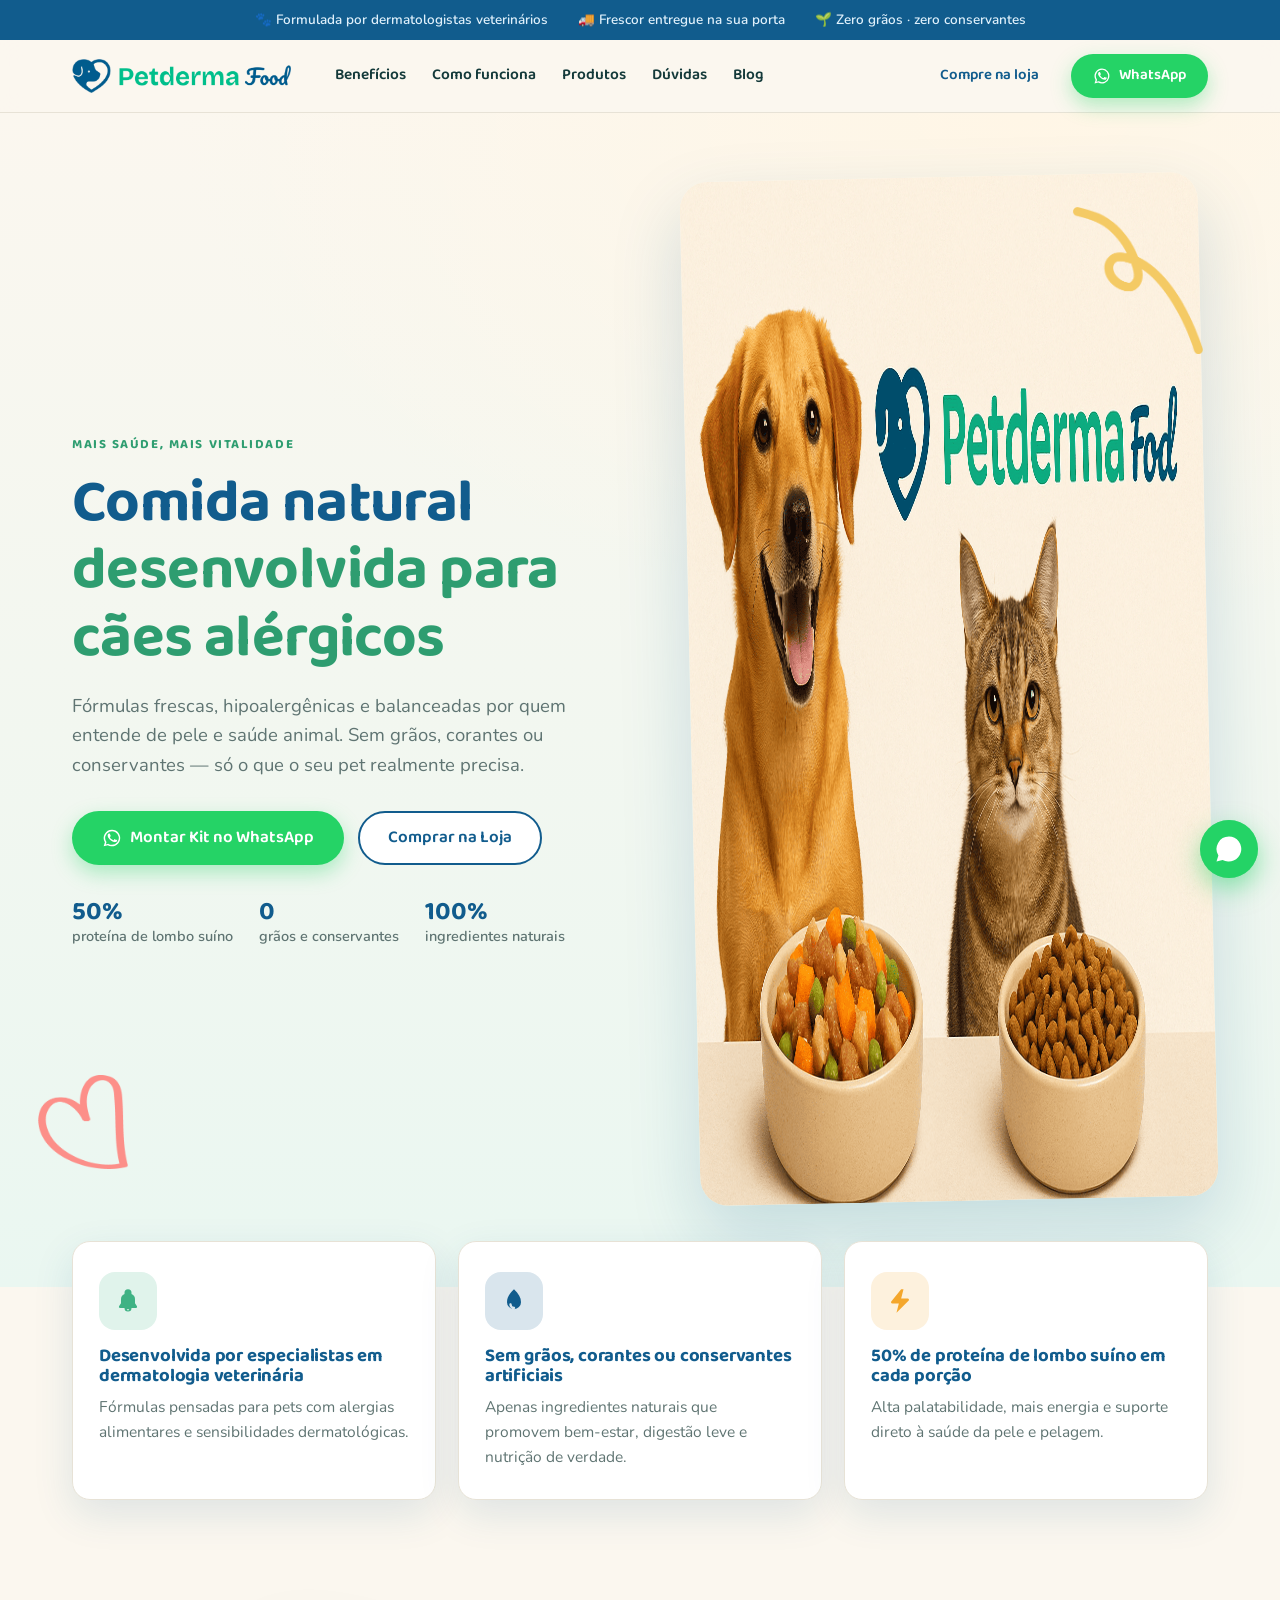
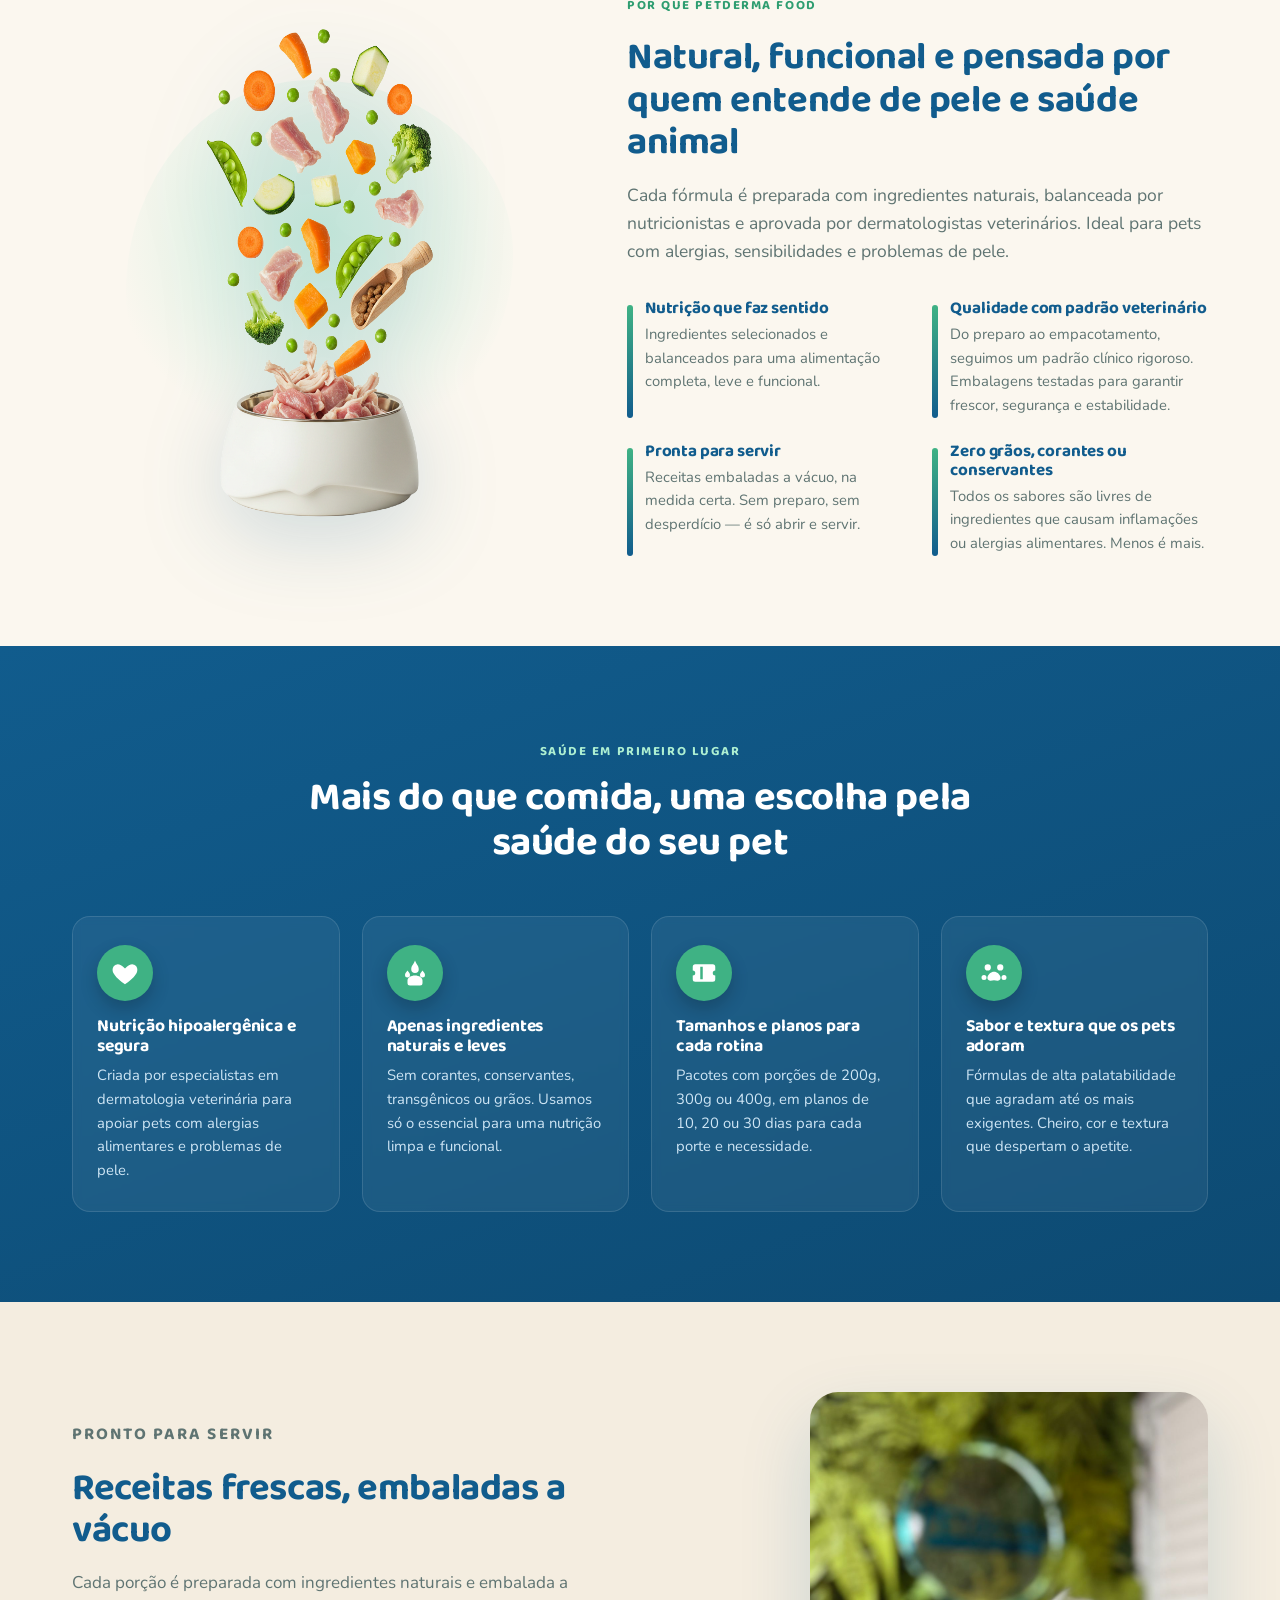
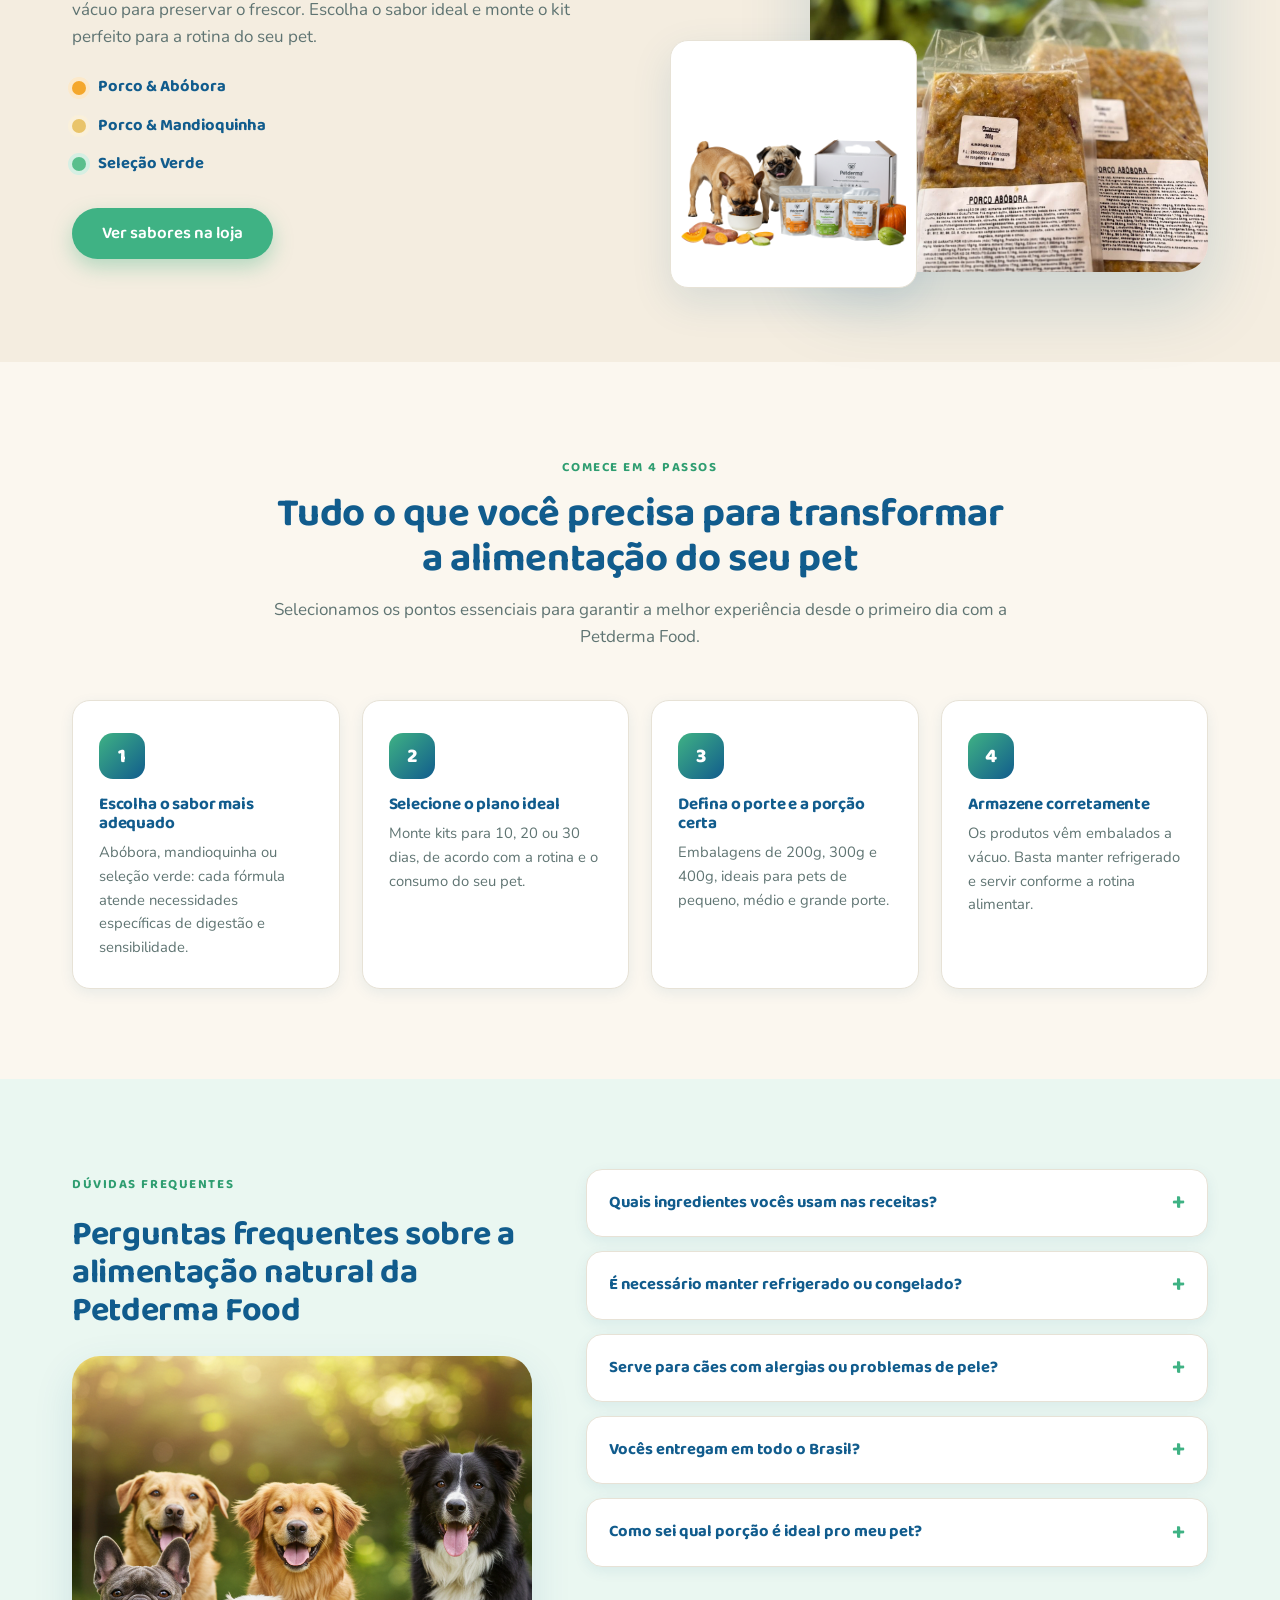
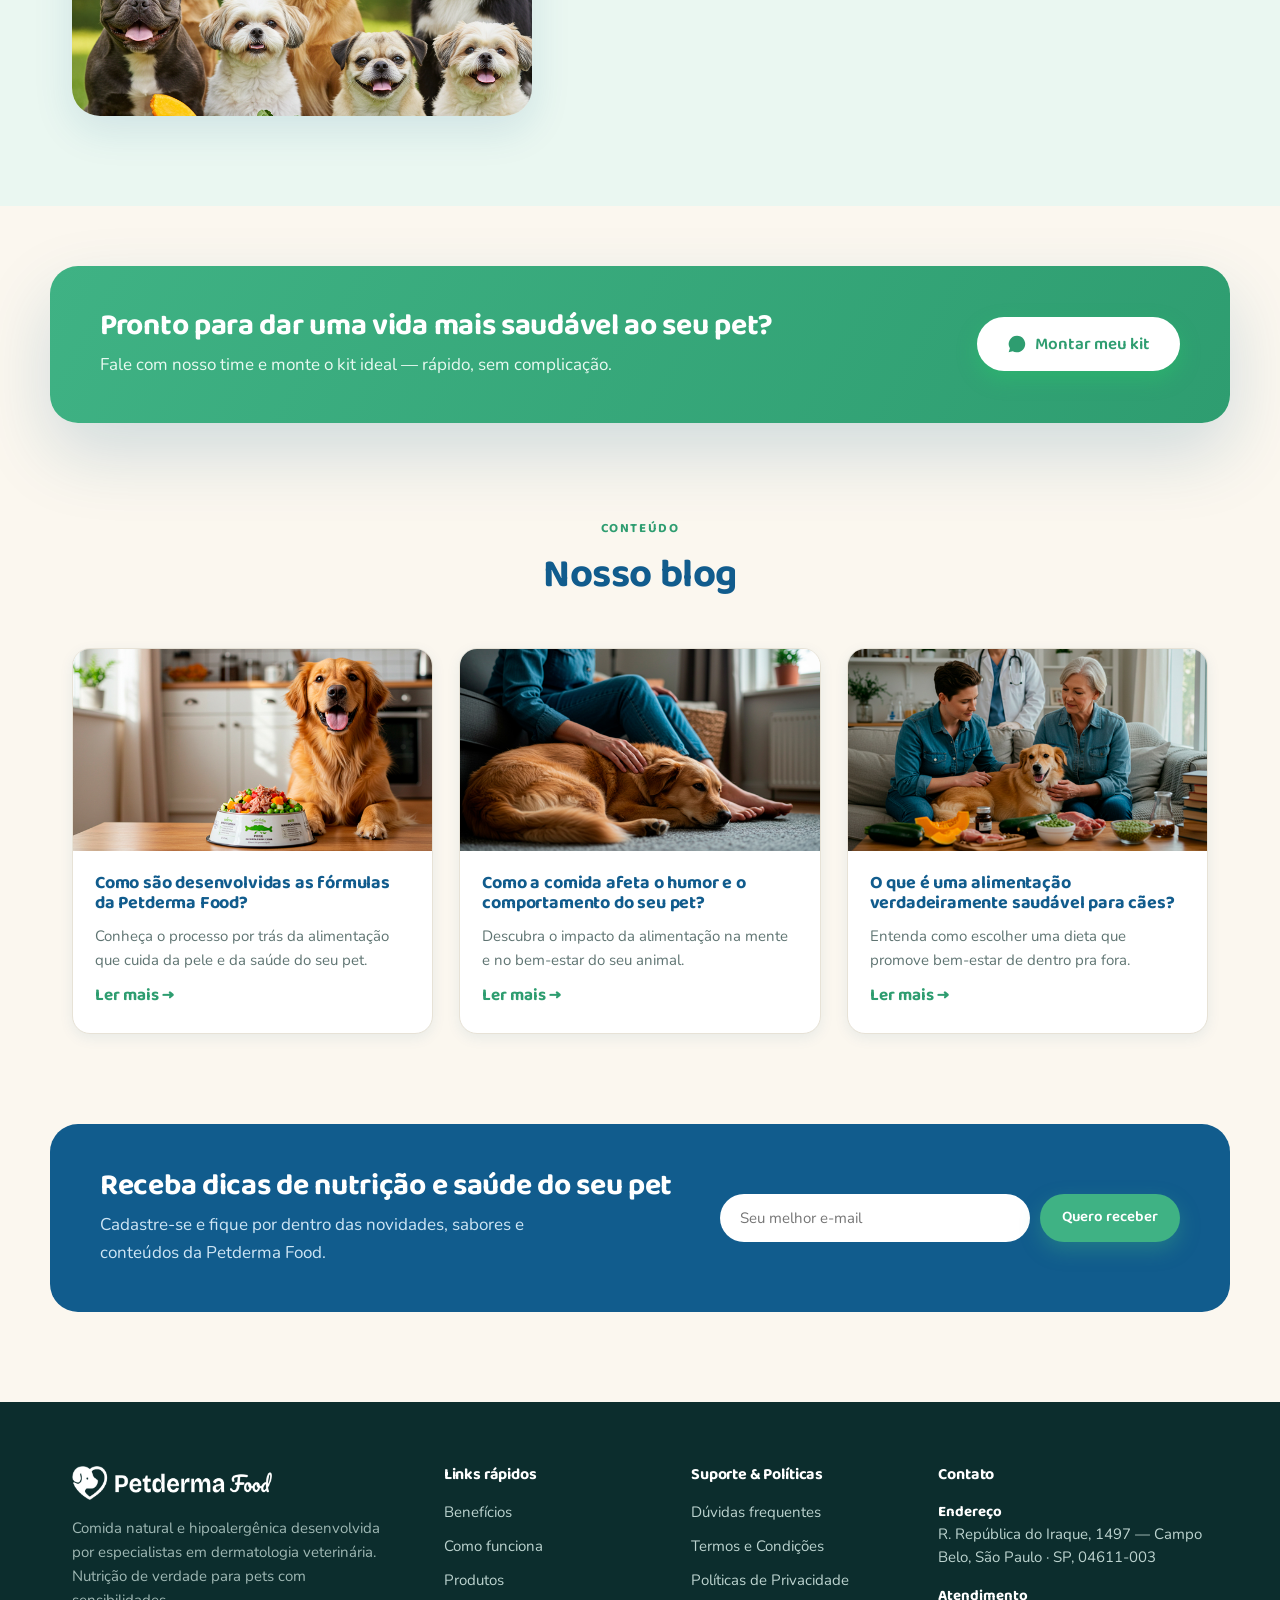
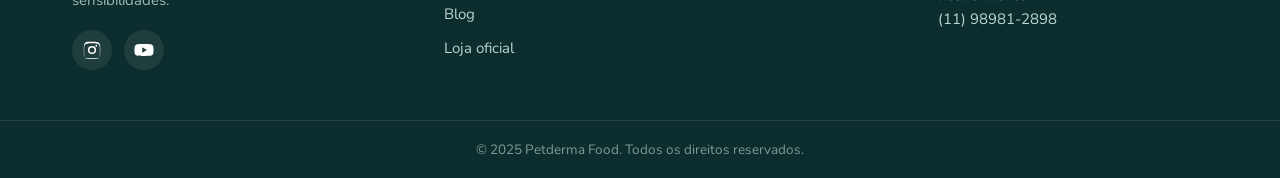
==== index.html @ c2021561 "feat: redesign Petderma Food landing page (static) Reconstrucao do site petdermafood.com.br como sit" ====
<!doctype html>
<html lang="pt-BR">
<head>
<meta charset="UTF-8">
<meta name="viewport" content="width=device-width, initial-scale=1">
<title>Petderma Food — Comida Natural para Cães e Gatos | Hipoalergênica</title>
<meta name="description" content="Comida natural balanceada formulada por veterinários dermatologistas. Hipoalergênica, sem grãos, corantes ou conservantes. Receba fresquinha em casa.">
<link rel="canonical" href="https://petdermafood.com.br/">
<meta name="robots" content="index, follow">

<!-- Open Graph -->
<meta property="og:type" content="website">
<meta property="og:title" content="Ração Natural Premium para Cães e Gatos — Petderma Food">
<meta property="og:description" content="Receitas frescas que cuidam da pele e da pelagem do seu pet. Desenvolvida por especialistas em dermatologia veterinária.">
<meta property="og:image" content="assets/img/hero.png">
<meta property="og:url" content="https://petdermafood.com.br/">
<meta name="twitter:card" content="summary_large_image">

<link rel="icon" type="image/png" href="assets/img/logo-mark.png">
<link rel="preconnect" href="https://fonts.googleapis.com">
<link rel="preconnect" href="https://fonts.gstatic.com" crossorigin>
<link href="https://fonts.googleapis.com/css2?family=Nunito:ital,wght@0,400;0,600;0,700;0,800;0,900;1,700&family=Baloo+2:wght@500;600;700;800&display=swap" rel="stylesheet">
<link rel="stylesheet" href="assets/css/styles.css">
</head>
<body>

<!-- ===== Top bar ===== -->
<div class="topbar">
  <div class="container topbar__inner">
    <span class="topbar__item">🐾 Formulada por dermatologistas veterinários</span>
    <span class="topbar__item">🚚 Frescor entregue na sua porta</span>
    <span class="topbar__item">🌱 Zero grãos · zero conservantes</span>
  </div>
</div>

<!-- ===== Header ===== -->
<header class="header" id="top">
  <div class="container header__inner">
    <a href="#top" class="header__logo" aria-label="Petderma Food — início">
      <img src="assets/img/logo.png" alt="Petderma Food" width="200" height="31">
    </a>

    <nav class="nav" id="nav">
      <a href="#beneficios">Benefícios</a>
      <a href="#como-funciona">Como funciona</a>
      <a href="#produtos">Produtos</a>
      <a href="#faq">Dúvidas</a>
      <a href="#blog">Blog</a>
    </nav>

    <div class="header__actions">
      <a href="https://petdermastore.com.br/" class="btn btn--ghost" target="_blank" rel="noopener">Compre na loja</a>
      <a href="https://api.whatsapp.com/send/?phone=5511989812898&text=Ol%C3%A1%21%20Acessei%20o%20site%20da%20Petderma%20Food%20e%20gostaria%20de%20saber%20como%20funciona%20a%20escolha%20do%20kit%20ideal%20para%20meu%20pet." class="btn btn--whats" target="_blank" rel="noopener">
        <svg viewBox="0 0 24 24" width="18" height="18" aria-hidden="true"><path fill="currentColor" d="M17.5 14.4c-.3-.2-1.7-.9-2-1-.3-.1-.5-.1-.6.2-.2.3-.7.9-.8 1-.2.2-.3.2-.6.1-.3-.2-1.2-.5-2.3-1.4-.9-.8-1.4-1.7-1.6-2-.2-.3 0-.5.1-.6l.4-.5c.1-.2.2-.3.3-.5.1-.2 0-.4 0-.5 0-.2-.6-1.5-.9-2-.2-.5-.4-.5-.6-.5h-.5c-.2 0-.5.1-.7.3-.2.3-.9.9-.9 2.2s1 2.6 1.1 2.8c.1.2 2 3 4.8 4.2.7.3 1.2.5 1.6.6.7.2 1.3.2 1.8.1.5-.1 1.7-.7 1.9-1.4.2-.7.2-1.2.2-1.4 0-.1-.2-.2-.5-.3zM12 2a10 10 0 0 0-8.5 15.2L2 22l4.9-1.3A10 10 0 1 0 12 2zm0 18.2a8.2 8.2 0 0 1-4.2-1.1l-.3-.2-2.9.8.8-2.8-.2-.3A8.2 8.2 0 1 1 12 20.2z"/></svg>
        WhatsApp
      </a>
    </div>

    <button class="nav-toggle" id="navToggle" aria-label="Abrir menu" aria-expanded="false">
      <span></span><span></span><span></span>
    </button>
  </div>
</header>

<!-- ===== Hero ===== -->
<section class="hero">
  <img src="assets/img/doodle-noodle.png" class="hero__doodle hero__doodle--1" alt="" aria-hidden="true">
  <img src="assets/img/doodle-heart.png" class="hero__doodle hero__doodle--2" alt="" aria-hidden="true">
  <div class="container hero__inner">
    <div class="hero__copy">
      <p class="eyebrow">Mais saúde, mais vitalidade</p>
      <h1 class="hero__title">Comida natural <span>desenvolvida para cães alérgicos</span></h1>
      <p class="hero__lead">Fórmulas frescas, hipoalergênicas e balanceadas por quem entende de pele e saúde animal. Sem grãos, corantes ou conservantes — só o que o seu pet realmente precisa.</p>
      <div class="hero__cta">
        <a href="https://api.whatsapp.com/send/?phone=5511989812898&text=Ol%C3%A1%21%20Acessei%20o%20site%20da%20Petderma%20Food%20e%20gostaria%20de%20montar%20o%20kit%20ideal%20para%20meu%20pet." class="btn btn--whats btn--lg" target="_blank" rel="noopener">
          <svg viewBox="0 0 24 24" width="20" height="20" aria-hidden="true"><path fill="currentColor" d="M17.5 14.4c-.3-.2-1.7-.9-2-1-.3-.1-.5-.1-.6.2-.2.3-.7.9-.8 1-.2.2-.3.2-.6.1-.3-.2-1.2-.5-2.3-1.4-.9-.8-1.4-1.7-1.6-2-.2-.3 0-.5.1-.6l.4-.5c.1-.2.2-.3.3-.5.1-.2 0-.4 0-.5 0-.2-.6-1.5-.9-2-.2-.5-.4-.5-.6-.5h-.5c-.2 0-.5.1-.7.3-.2.3-.9.9-.9 2.2s1 2.6 1.1 2.8c.1.2 2 3 4.8 4.2.7.3 1.2.5 1.6.6.7.2 1.3.2 1.8.1.5-.1 1.7-.7 1.9-1.4.2-.7.2-1.2.2-1.4 0-.1-.2-.2-.5-.3zM12 2a10 10 0 0 0-8.5 15.2L2 22l4.9-1.3A10 10 0 1 0 12 2zm0 18.2a8.2 8.2 0 0 1-4.2-1.1l-.3-.2-2.9.8.8-2.8-.2-.3A8.2 8.2 0 1 1 12 20.2z"/></svg>
          Montar Kit no WhatsApp
        </a>
        <a href="https://petdermastore.com.br/" class="btn btn--outline btn--lg" target="_blank" rel="noopener">Comprar na Loja</a>
      </div>
      <ul class="hero__trust">
        <li><strong>50%</strong> proteína de lombo suíno</li>
        <li><strong>0</strong> grãos e conservantes</li>
        <li><strong>100%</strong> ingredientes naturais</li>
      </ul>
    </div>
    <div class="hero__media">
      <img src="assets/img/hero.png" alt="Cão e gato felizes com tigelas de comida natural Petderma Food" width="1536" height="1024">
    </div>
  </div>
</section>

<!-- ===== Highlights ===== -->
<section class="highlights">
  <div class="container highlights__grid">
    <article class="highlight">
      <div class="highlight__icon" style="--c:var(--green)">
        <svg viewBox="0 0 24 24" width="28" height="28"><path fill="currentColor" d="M12 2a3 3 0 0 0-3 3v1.1A5 5 0 0 0 6 11v3l-1.7 2.6A1 1 0 0 0 5.2 18H9a3 3 0 0 0 6 0h3.8a1 1 0 0 0 .9-1.4L18 14v-3a5 5 0 0 0-3-4.9V5a3 3 0 0 0-3-3zm0 18a1 1 0 0 1-1-1h2a1 1 0 0 1-1 1z"/></svg>
      </div>
      <h3>Desenvolvida por especialistas em dermatologia veterinária</h3>
      <p>Fórmulas pensadas para pets com alergias alimentares e sensibilidades dermatológicas.</p>
    </article>
    <article class="highlight">
      <div class="highlight__icon" style="--c:var(--blue)">
        <svg viewBox="0 0 24 24" width="28" height="28"><path fill="currentColor" d="M12 2C8 6 6 9 6 13a6 6 0 0 0 12 0c0-4-2-7-6-11zm0 17a4 4 0 0 1-4-4c0-.6.4-1 1-1s1 .4 1 1a2 2 0 0 0 2 2c.6 0 1 .4 1 1s-.4 1-1 1z"/></svg>
      </div>
      <h3>Sem grãos, corantes ou conservantes artificiais</h3>
      <p>Apenas ingredientes naturais que promovem bem-estar, digestão leve e nutrição de verdade.</p>
    </article>
    <article class="highlight">
      <div class="highlight__icon" style="--c:var(--orange)">
        <svg viewBox="0 0 24 24" width="28" height="28"><path fill="currentColor" d="M13 2 4.5 12.5a1 1 0 0 0 .8 1.6H11l-2 7.9L19.5 11.5a1 1 0 0 0-.8-1.6H13l2-7.9z"/></svg>
      </div>
      <h3>50% de proteína de lombo suíno em cada porção</h3>
      <p>Alta palatabilidade, mais energia e suporte direto à saúde da pele e pelagem.</p>
    </article>
  </div>
</section>

<!-- ===== Sobre / Funcional ===== -->
<section class="about" id="beneficios">
  <div class="container about__inner">
    <div class="about__media">
      <span class="blob"></span>
      <img src="assets/img/bowl-fresh.png" alt="Tigela com ingredientes frescos: legumes, proteína e vegetais" width="540" height="540">
    </div>
    <div class="about__copy">
      <p class="eyebrow">Por que Petderma Food</p>
      <h2>Natural, funcional e pensada por quem entende de pele e saúde animal</h2>
      <p class="about__lead">Cada fórmula é preparada com ingredientes naturais, balanceada por nutricionistas e aprovada por dermatologistas veterinários. Ideal para pets com alergias, sensibilidades e problemas de pele.</p>
      <div class="feature-list">
        <div class="feature">
          <h3>Nutrição que faz sentido</h3>
          <p>Ingredientes selecionados e balanceados para uma alimentação completa, leve e funcional.</p>
        </div>
        <div class="feature">
          <h3>Qualidade com padrão veterinário</h3>
          <p>Do preparo ao empacotamento, seguimos um padrão clínico rigoroso. Embalagens testadas para garantir frescor, segurança e estabilidade.</p>
        </div>
        <div class="feature">
          <h3>Pronta para servir</h3>
          <p>Receitas embaladas a vácuo, na medida certa. Sem preparo, sem desperdício — é só abrir e servir.</p>
        </div>
        <div class="feature">
          <h3>Zero grãos, corantes ou conservantes</h3>
          <p>Todos os sabores são livres de ingredientes que causam inflamações ou alergias alimentares. Menos é mais.</p>
        </div>
      </div>
    </div>
  </div>
</section>

<!-- ===== Mais do que comida ===== -->
<section class="value">
  <div class="container">
    <div class="section-head">
      <p class="eyebrow eyebrow--light">Saúde em primeiro lugar</p>
      <h2>Mais do que comida, uma escolha pela saúde do seu pet</h2>
    </div>
    <div class="value__grid">
      <article class="value-card">
        <div class="value-card__icon">
          <svg viewBox="0 0 24 24" width="30" height="30"><path fill="currentColor" d="M12 21s-7-4.5-9.3-9C1.2 8.7 2.6 5.5 5.7 5.1 7.6 4.9 9.3 6 12 8.4 14.7 6 16.4 4.9 18.3 5.1c3.1.4 4.5 3.6 3 6.9C19 16.5 12 21 12 21z"/></svg>
        </div>
        <h3>Nutrição hipoalergênica e segura</h3>
        <p>Criada por especialistas em dermatologia veterinária para apoiar pets com alergias alimentares e problemas de pele.</p>
      </article>
      <article class="value-card">
        <div class="value-card__icon">
          <svg viewBox="0 0 24 24" width="30" height="30"><path fill="currentColor" d="M12 2c1 3 3 4 3 7a3 3 0 0 1-6 0c0-3 2-4 3-7zm-6 8c1 1.5 2 2 2 3.5A2 2 0 0 1 4 13.5C4 12 5 11.5 6 10zm12 0c1 1.5 2 2 2 3.5a2 2 0 0 1-4 0c0-1.5 1-2 2-3.5zM12 14c3.3 0 6 1.8 6 4v2a2 2 0 0 1-2 2H8a2 2 0 0 1-2-2v-2c0-2.2 2.7-4 6-4z"/></svg>
        </div>
        <h3>Apenas ingredientes naturais e leves</h3>
        <p>Sem corantes, conservantes, transgênicos ou grãos. Usamos só o essencial para uma nutrição limpa e funcional.</p>
      </article>
      <article class="value-card">
        <div class="value-card__icon">
          <svg viewBox="0 0 24 24" width="30" height="30"><path fill="currentColor" d="M3 7a2 2 0 0 1 2-2h14a2 2 0 0 1 2 2v3a2 2 0 0 0 0 4v3a2 2 0 0 1-2 2H5a2 2 0 0 1-2-2v-3a2 2 0 0 0 0-4V7zm6 0v10h2V7H9z"/></svg>
        </div>
        <h3>Tamanhos e planos para cada rotina</h3>
        <p>Pacotes com porções de 200g, 300g ou 400g, em planos de 10, 20 ou 30 dias para cada porte e necessidade.</p>
      </article>
      <article class="value-card">
        <div class="value-card__icon">
          <svg viewBox="0 0 24 24" width="30" height="30"><path fill="currentColor" d="M7 5a2.5 2.5 0 1 1 0 5 2.5 2.5 0 0 1 0-5zm10 0a2.5 2.5 0 1 1 0 5 2.5 2.5 0 0 1 0-5zM4 13.5a2 2 0 1 1 0 4 2 2 0 0 1 0-4zm16 0a2 2 0 1 1 0 4 2 2 0 0 1 0-4zM12 11c2.5 0 4.5 2 5.2 4.2.5 1.6-.8 3.1-2.4 2.9-.9-.1-1.8-.3-2.8-.3s-1.9.2-2.8.3c-1.6.2-2.9-1.3-2.4-2.9C7.5 13 9.5 11 12 11z"/></svg>
        </div>
        <h3>Sabor e textura que os pets adoram</h3>
        <p>Fórmulas de alta palatabilidade que agradam até os mais exigentes. Cheiro, cor e textura que despertam o apetite.</p>
      </article>
    </div>
  </div>
</section>

<!-- ===== Produtos / showcase ===== -->
<section class="products" id="produtos">
  <div class="container products__inner">
    <div class="products__copy">
      <p class="eyebrow">Pronto para servir</p>
      <h2>Receitas frescas, embaladas a vácuo</h2>
      <p>Cada porção é preparada com ingredientes naturais e embalada a vácuo para preservar o frescor. Escolha o sabor ideal e monte o kit perfeito para a rotina do seu pet.</p>
      <ul class="flavors">
        <li><span class="dot" style="--c:#f4a72c"></span> Porco &amp; Abóbora</li>
        <li><span class="dot" style="--c:#e9c46a"></span> Porco &amp; Mandioquinha</li>
        <li><span class="dot" style="--c:#5abf8d"></span> Seleção Verde</li>
      </ul>
      <a href="https://petdermastore.com.br/" class="btn btn--primary btn--lg" target="_blank" rel="noopener">Ver sabores na loja</a>
    </div>
    <div class="products__media">
      <img class="products__img products__img--main" src="assets/img/product-packs.jpg" alt="Pacotes de comida natural Petderma Food embalados a vácuo" width="1200" height="1600">
      <img class="products__img products__img--float" src="assets/img/kit-box.png" alt="Kit Petderma Food com sachês e caixa" width="1024" height="1024">
    </div>
  </div>
</section>

<!-- ===== Como começar ===== -->
<section class="steps" id="como-funciona">
  <div class="container">
    <div class="section-head">
      <p class="eyebrow">Comece em 4 passos</p>
      <h2>Tudo o que você precisa para transformar a alimentação do seu pet</h2>
      <p class="section-head__lead">Selecionamos os pontos essenciais para garantir a melhor experiência desde o primeiro dia com a Petderma Food.</p>
    </div>
    <div class="steps__grid">
      <article class="step">
        <span class="step__num">1</span>
        <h3>Escolha o sabor mais adequado</h3>
        <p>Abóbora, mandioquinha ou seleção verde: cada fórmula atende necessidades específicas de digestão e sensibilidade.</p>
      </article>
      <article class="step">
        <span class="step__num">2</span>
        <h3>Selecione o plano ideal</h3>
        <p>Monte kits para 10, 20 ou 30 dias, de acordo com a rotina e o consumo do seu pet.</p>
      </article>
      <article class="step">
        <span class="step__num">3</span>
        <h3>Defina o porte e a porção certa</h3>
        <p>Embalagens de 200g, 300g e 400g, ideais para pets de pequeno, médio e grande porte.</p>
      </article>
      <article class="step">
        <span class="step__num">4</span>
        <h3>Armazene corretamente</h3>
        <p>Os produtos vêm embalados a vácuo. Basta manter refrigerado e servir conforme a rotina alimentar.</p>
      </article>
    </div>
  </div>
</section>

<!-- ===== FAQ ===== -->
<section class="faq" id="faq">
  <div class="container faq__inner">
    <div class="faq__head">
      <p class="eyebrow">Dúvidas frequentes</p>
      <h2>Perguntas frequentes sobre a alimentação natural da Petderma Food</h2>
      <img src="assets/img/dogs-veggies.png" alt="Vários cães ao redor de legumes frescos" class="faq__img" width="896" height="1280">
    </div>
    <div class="faq__list">
      <details class="acc">
        <summary>Quais ingredientes vocês usam nas receitas?</summary>
        <div class="acc__body"><p>Usamos apenas ingredientes 100% naturais como abóbora, mandioquinha, chuchu, ervilha, proteína de lombo suíno e banha suína. Sem grãos, corantes ou conservantes.</p></div>
      </details>
      <details class="acc">
        <summary>É necessário manter refrigerado ou congelado?</summary>
        <div class="acc__body"><p>Sim! Por ser um alimento fresco e embalado a vácuo, o ideal é manter congelado. Após aberto, deve ser consumido em até 48h.</p></div>
      </details>
      <details class="acc">
        <summary>Serve para cães com alergias ou problemas de pele?</summary>
        <div class="acc__body"><p>Sim! Nossas fórmulas foram desenvolvidas por especialistas em dermatologia veterinária com foco em pets com sensibilidades alimentares e dermatites.</p></div>
      </details>
      <details class="acc">
        <summary>Vocês entregam em todo o Brasil?</summary>
        <div class="acc__body"><p>Atualmente realizamos entregas em regiões específicas. Fale com nosso time no WhatsApp para verificar a disponibilidade na sua área.</p></div>
      </details>
      <details class="acc">
        <summary>Como sei qual porção é ideal pro meu pet?</summary>
        <div class="acc__body">
          <p>A quantidade diária recomendada varia de acordo com o peso do seu cão. Veja a sugestão de consumo:</p>
          <table class="portion">
            <thead><tr><th>Peso do pet</th><th>Quantidade diária recomendada</th></tr></thead>
            <tbody>
              <tr><td>até 4 kg</td><td>200 g</td></tr>
              <tr><td>de 4 a 7 kg</td><td>300 g</td></tr>
              <tr><td>de 7 a 9 kg</td><td>350 g</td></tr>
              <tr><td>de 9 a 13 kg</td><td>400 g</td></tr>
              <tr><td>de 13 a 16 kg</td><td>500 g</td></tr>
              <tr><td>de 16 a 20 kg</td><td>600 g</td></tr>
            </tbody>
          </table>
          <p class="portion__note">📌 Importante: caso o seu pet pese mais de 20 kg, entre em contato pelo WhatsApp para uma recomendação personalizada.</p>
        </div>
      </details>
    </div>
  </div>
</section>

<!-- ===== CTA band ===== -->
<section class="cta-band">
  <div class="container cta-band__inner">
    <div>
      <h2>Pronto para dar uma vida mais saudável ao seu pet?</h2>
      <p>Fale com nosso time e monte o kit ideal — rápido, sem complicação.</p>
    </div>
    <a href="https://api.whatsapp.com/send/?phone=5511989812898&text=Ol%C3%A1%21%20Quero%20montar%20o%20kit%20ideal%20da%20Petderma%20Food%20para%20meu%20pet." class="btn btn--whats btn--lg" target="_blank" rel="noopener">
      <svg viewBox="0 0 24 24" width="20" height="20" aria-hidden="true"><path fill="currentColor" d="M17.5 14.4c-.3-.2-1.7-.9-2-1-.3-.1-.5-.1-.6.2-.2.3-.7.9-.8 1-.2.2-.3.2-.6.1-.3-.2-1.2-.5-2.3-1.4-.9-.8-1.4-1.7-1.6-2-.2-.3 0-.5.1-.6l.4-.5c.1-.2.2-.3.3-.5.1-.2 0-.4 0-.5 0-.2-.6-1.5-.9-2-.2-.5-.4-.5-.6-.5h-.5c-.2 0-.5.1-.7.3-.2.3-.9.9-.9 2.2s1 2.6 1.1 2.8c.1.2 2 3 4.8 4.2.7.3 1.2.5 1.6.6.7.2 1.3.2 1.8.1.5-.1 1.7-.7 1.9-1.4.2-.7.2-1.2.2-1.4 0-.1-.2-.2-.5-.3zM12 2a10 10 0 0 0-8.5 15.2L2 22l4.9-1.3A10 10 0 1 0 12 2z"/></svg>
      Montar meu kit
    </a>
  </div>
</section>

<!-- ===== Blog ===== -->
<section class="blog" id="blog">
  <div class="container">
    <div class="section-head">
      <p class="eyebrow">Conteúdo</p>
      <h2>Nosso blog</h2>
    </div>
    <div class="blog__grid">
      <article class="post">
        <a href="#" class="post__media"><img src="assets/img/blog-1.jpg" alt="Cão feliz ao lado de tigela com comida natural" width="650" height="355"></a>
        <div class="post__body">
          <h3>Como são desenvolvidas as fórmulas da Petderma Food?</h3>
          <p>Conheça o processo por trás da alimentação que cuida da pele e da saúde do seu pet.</p>
          <a href="#" class="post__link">Ler mais →</a>
        </div>
      </article>
      <article class="post">
        <a href="#" class="post__media"><img src="assets/img/blog-2.jpg" alt="Cão saudável e ativo" width="600" height="327"></a>
        <div class="post__body">
          <h3>Como a comida afeta o humor e o comportamento do seu pet?</h3>
          <p>Descubra o impacto da alimentação na mente e no bem-estar do seu animal.</p>
          <a href="#" class="post__link">Ler mais →</a>
        </div>
      </article>
      <article class="post">
        <a href="#" class="post__media"><img src="assets/img/blog-3.jpg" alt="Pet recebendo alimentação saudável" width="580" height="316"></a>
        <div class="post__body">
          <h3>O que é uma alimentação verdadeiramente saudável para cães?</h3>
          <p>Entenda como escolher uma dieta que promove bem-estar de dentro pra fora.</p>
          <a href="#" class="post__link">Ler mais →</a>
        </div>
      </article>
    </div>
  </div>
</section>

<!-- ===== Newsletter ===== -->
<section class="newsletter">
  <div class="container newsletter__inner">
    <div class="newsletter__copy">
      <h2>Receba dicas de nutrição e saúde do seu pet</h2>
      <p>Cadastre-se e fique por dentro das novidades, sabores e conteúdos da Petderma Food.</p>
    </div>
    <form class="newsletter__form" onsubmit="return false;">
      <input type="email" placeholder="Seu melhor e-mail" aria-label="Seu e-mail" required>
      <button type="submit" class="btn btn--primary">Quero receber</button>
    </form>
  </div>
</section>

<!-- ===== Footer ===== -->
<footer class="footer">
  <div class="container footer__inner">
    <div class="footer__brand">
      <img src="assets/img/logo.png" alt="Petderma Food" width="200" height="31">
      <p>Comida natural e hipoalergênica desenvolvida por especialistas em dermatologia veterinária. Nutrição de verdade para pets com sensibilidades.</p>
      <div class="footer__social">
        <a href="https://www.instagram.com/petderma/" target="_blank" rel="noopener" aria-label="Instagram">
          <svg viewBox="0 0 24 24" width="20" height="20"><path fill="currentColor" d="M12 2.2c3.2 0 3.6 0 4.9.1 1.2.1 1.8.3 2.2.4.6.2 1 .5 1.4.9.4.4.7.8.9 1.4.2.4.4 1 .4 2.2.1 1.3.1 1.7.1 4.9s0 3.6-.1 4.9c-.1 1.2-.3 1.8-.4 2.2-.2.6-.5 1-.9 1.4-.4.4-.8.7-1.4.9-.4.2-1 .4-2.2.4-1.3.1-1.7.1-4.9.1s-3.6 0-4.9-.1c-1.2-.1-1.8-.3-2.2-.4-.6-.2-1-.5-1.4-.9-.4-.4-.7-.8-.9-1.4-.2-.4-.4-1-.4-2.2C2.2 15.6 2.2 15.2 2.2 12s0-3.6.1-4.9c.1-1.2.3-1.8.4-2.2.2-.6.5-1 .9-1.4.4-.4.8-.7 1.4-.9.4-.2 1-.4 2.2-.4C8.4 2.2 8.8 2.2 12 2.2zm0 1.8c-3.1 0-3.5 0-4.7.1-1.1.1-1.7.2-2.1.4-.5.2-.9.4-1.3.8-.4.4-.6.8-.8 1.3-.2.4-.3 1-.4 2.1-.1 1.2-.1 1.6-.1 4.7s0 3.5.1 4.7c.1 1.1.2 1.7.4 2.1.2.5.4.9.8 1.3.4.4.8.6 1.3.8.4.2 1 .3 2.1.4 1.2.1 1.6.1 4.7.1s3.5 0 4.7-.1c1.1-.1 1.7-.2 2.1-.4.5-.2.9-.4 1.3-.8.4-.4.6-.8.8-1.3.2-.4.3-1 .4-2.1.1-1.2.1-1.6.1-4.7s0-3.5-.1-4.7c-.1-1.1-.2-1.7-.4-2.1-.2-.5-.4-.9-.8-1.3-.4-.4-.8-.6-1.3-.8-.4-.2-1-.3-2.1-.4-1.2-.1-1.6-.1-4.7-.1zm0 3.1a4.9 4.9 0 1 1 0 9.8 4.9 4.9 0 0 1 0-9.8zm0 8a3.1 3.1 0 1 0 0-6.2 3.1 3.1 0 0 0 0 6.2zm6.3-8.2a1.1 1.1 0 1 1-2.3 0 1.1 1.1 0 0 1 2.3 0z"/></svg>
        </a>
        <a href="https://www.youtube.com/channel/UCTgaF30wuaPQPPr2kEYxoRw" target="_blank" rel="noopener" aria-label="YouTube">
          <svg viewBox="0 0 24 24" width="20" height="20"><path fill="currentColor" d="M23 7.5a3 3 0 0 0-2.1-2.1C19 4.9 12 4.9 12 4.9s-7 0-8.9.5A3 3 0 0 0 1 7.5C.5 9.4.5 12 .5 12s0 2.6.5 4.5a3 3 0 0 0 2.1 2.1c1.9.5 8.9.5 8.9.5s7 0 8.9-.5a3 3 0 0 0 2.1-2.1c.5-1.9.5-4.5.5-4.5s0-2.6-.5-4.5zM9.8 15.3V8.7l5.7 3.3-5.7 3.3z"/></svg>
        </a>
      </div>
    </div>

    <div class="footer__col">
      <h3>Links rápidos</h3>
      <ul>
        <li><a href="#beneficios">Benefícios</a></li>
        <li><a href="#como-funciona">Como funciona</a></li>
        <li><a href="#produtos">Produtos</a></li>
        <li><a href="#blog">Blog</a></li>
        <li><a href="https://petdermastore.com.br/" target="_blank" rel="noopener">Loja oficial</a></li>
      </ul>
    </div>

    <div class="footer__col">
      <h3>Suporte &amp; Políticas</h3>
      <ul>
        <li><a href="#faq">Dúvidas frequentes</a></li>
        <li><a href="#">Termos e Condições</a></li>
        <li><a href="#">Políticas de Privacidade</a></li>
      </ul>
    </div>

    <div class="footer__col">
      <h3>Contato</h3>
      <p class="footer__contact"><strong>Endereço</strong><br>R. República do Iraque, 1497 — Campo Belo, São Paulo · SP, 04611-003</p>
      <p class="footer__contact"><strong>Atendimento</strong><br><a href="https://api.whatsapp.com/send/?phone=5511989812898">(11) 98981-2898</a></p>
    </div>
  </div>
  <div class="footer__bottom">
    <div class="container">© 2025 Petderma Food. Todos os direitos reservados.</div>
  </div>
</footer>

<!-- Floating WhatsApp -->
<a href="https://api.whatsapp.com/send/?phone=5511989812898&text=Ol%C3%A1%21%20Vim%20pelo%20site%20da%20Petderma%20Food." class="fab-whats" target="_blank" rel="noopener" aria-label="Fale conosco no WhatsApp">
  <svg viewBox="0 0 24 24" width="30" height="30"><path fill="currentColor" d="M17.5 14.4c-.3-.2-1.7-.9-2-1-.3-.1-.5-.1-.6.2-.2.3-.7.9-.8 1-.2.2-.3.2-.6.1-.3-.2-1.2-.5-2.3-1.4-.9-.8-1.4-1.7-1.6-2-.2-.3 0-.5.1-.6l.4-.5c.1-.2.2-.3.3-.5.1-.2 0-.4 0-.5 0-.2-.6-1.5-.9-2-.2-.5-.4-.5-.6-.5h-.5c-.2 0-.5.1-.7.3-.2.3-.9.9-.9 2.2s1 2.6 1.1 2.8c.1.2 2 3 4.8 4.2.7.3 1.2.5 1.6.6.7.2 1.3.2 1.8.1.5-.1 1.7-.7 1.9-1.4.2-.7.2-1.2.2-1.4 0-.1-.2-.2-.5-.3zM12 2a10 10 0 0 0-8.5 15.2L2 22l4.9-1.3A10 10 0 1 0 12 2z"/></svg>
</a>

<script src="assets/js/script.js" defer></script>
</body>
</html>
---- assets/css/styles.css ----
/* ============================================================
   Petderma Food — design system
   Brand: green #5abf8d  ·  blue #115c8d
   ============================================================ */
:root{
  --green:#3fb284;
  --green-dark:#2e9d70;
  --green-soft:#eaf7f1;
  --blue:#115c8d;
  --blue-dark:#0d4a72;
  --orange:#f4a72c;
  --ink:#143a3a;
  --muted:#5f7472;
  --cream:#fbf7ef;
  --cream-2:#f4ede0;
  --white:#ffffff;
  --line:#e7e2d6;
  --whats:#25d366;
  --radius:18px;
  --radius-lg:28px;
  --shadow-sm:0 4px 14px rgba(17,92,141,.08);
  --shadow:0 14px 40px rgba(17,92,141,.12);
  --shadow-lg:0 30px 70px rgba(17,92,141,.18);
  --container:1180px;
  --font:'Nunito',system-ui,-apple-system,Segoe UI,Roboto,sans-serif;
  --display:'Baloo 2','Nunito',system-ui,sans-serif;
}

*{box-sizing:border-box}
html{scroll-behavior:smooth;-webkit-text-size-adjust:100%}
body{
  margin:0;font-family:var(--font);color:var(--ink);
  background:var(--cream);line-height:1.6;font-size:17px;
  overflow-x:hidden;
}
img{max-width:100%;display:block}
a{color:inherit;text-decoration:none}
h1,h2,h3{font-family:var(--display);line-height:1.12;margin:0;color:var(--blue);font-weight:700;letter-spacing:-.01em}
p{margin:0}
.container{width:100%;max-width:var(--container);margin-inline:auto;padding-inline:22px}

/* ---------- Buttons ---------- */
.btn{
  --bg:var(--green);--fg:#fff;
  display:inline-flex;align-items:center;gap:8px;justify-content:center;
  background:var(--bg);color:var(--fg);font-family:var(--display);font-weight:600;
  font-size:15px;padding:11px 20px;border-radius:999px;border:2px solid transparent;
  cursor:pointer;transition:transform .15s ease,box-shadow .2s ease,background .2s ease;
  white-space:nowrap;line-height:1;
}
.btn:hover{transform:translateY(-2px)}
.btn--lg{font-size:17px;padding:15px 28px}
.btn--primary{--bg:var(--green);box-shadow:0 8px 20px rgba(63,178,132,.35)}
.btn--primary:hover{--bg:var(--green-dark)}
.btn--whats{--bg:var(--whats);box-shadow:0 8px 20px rgba(37,211,102,.35)}
.btn--whats:hover{--bg:#1fb957}
.btn--ghost{background:transparent;color:var(--blue);border-color:transparent}
.btn--ghost:hover{background:rgba(17,92,141,.08)}
.btn--outline{background:#fff;color:var(--blue);border-color:var(--blue)}
.btn--outline:hover{background:var(--blue);color:#fff}

/* ---------- Eyebrow / section heads ---------- */
.eyebrow{
  display:inline-block;font-family:var(--display);font-weight:700;
  color:var(--green-dark);text-transform:uppercase;letter-spacing:.12em;
  font-size:13px;margin-bottom:14px;
}
.eyebrow--light{color:#aef0d2}
.section-head{max-width:740px;margin:0 auto 50px;text-align:center}
.section-head h2{font-size:clamp(26px,4vw,40px)}
.section-head__lead{margin-top:14px;color:var(--muted)}

/* ---------- Topbar ---------- */
.topbar{background:var(--blue);color:#dff0fb;font-size:13.5px;font-weight:600}
.topbar__inner{display:flex;gap:30px;justify-content:center;align-items:center;
  padding:9px 0;flex-wrap:wrap}
.topbar__item{white-space:nowrap}

/* ---------- Header ---------- */
.header{position:sticky;top:0;z-index:50;background:rgba(251,247,239,.9);
  backdrop-filter:blur(12px);border-bottom:1px solid var(--line)}
.header__inner{display:flex;align-items:center;gap:20px;padding:14px 22px}
.header__logo img{height:34px;width:auto}
.nav{display:flex;gap:26px;margin-left:24px;font-family:var(--display);font-weight:600;font-size:15.5px}
.nav a{color:var(--ink);position:relative;padding:4px 0}
.nav a::after{content:"";position:absolute;left:0;bottom:-2px;width:0;height:2px;
  background:var(--green);border-radius:2px;transition:width .2s ease}
.nav a:hover{color:var(--green-dark)}
.nav a:hover::after{width:100%}
.header__actions{margin-left:auto;display:flex;gap:10px;align-items:center}
.nav-toggle{display:none;flex-direction:column;gap:5px;background:none;border:0;
  cursor:pointer;padding:8px;margin-left:auto}
.nav-toggle span{width:24px;height:2.5px;background:var(--blue);border-radius:2px;transition:.25s}

/* ---------- Hero ---------- */
.hero{position:relative;background:
  radial-gradient(120% 80% at 80% 0%,#fff6e6 0%,transparent 55%),
  linear-gradient(180deg,var(--cream) 0%,var(--green-soft) 100%);
  overflow:hidden;padding:64px 0 86px}
.hero__inner{display:grid;grid-template-columns:1.05fr .95fr;gap:46px;align-items:center}
.hero__title{font-size:clamp(34px,5.4vw,60px);color:var(--blue)}
.hero__title span{display:block;color:var(--green-dark)}
.hero__lead{margin-top:20px;font-size:18.5px;color:var(--muted);max-width:520px}
.hero__cta{display:flex;gap:14px;margin-top:30px;flex-wrap:wrap}
.hero__trust{list-style:none;display:flex;gap:26px;margin:34px 0 0;padding:0;flex-wrap:wrap}
.hero__trust li{font-size:14.5px;color:var(--muted);font-weight:600}
.hero__trust strong{display:block;font-family:var(--display);font-size:26px;color:var(--blue);line-height:1}
.hero__media{position:relative}
.hero__media img{border-radius:var(--radius-lg);box-shadow:var(--shadow-lg);
  transform:rotate(-1.2deg)}
.hero__doodle{position:absolute;z-index:1;opacity:.85;pointer-events:none}
.hero__doodle--1{width:130px;top:8%;right:6%;animation:float 6s ease-in-out infinite}
.hero__doodle--2{width:90px;bottom:10%;left:3%;animation:float 7s ease-in-out infinite reverse}
@keyframes float{50%{transform:translateY(-16px)}}

/* ---------- Highlights ---------- */
.highlights{margin-top:-46px;position:relative;z-index:5}
.highlights__grid{display:grid;grid-template-columns:repeat(3,1fr);gap:22px}
.highlight{background:#fff;border-radius:var(--radius);padding:30px 26px;
  box-shadow:var(--shadow);border:1px solid var(--line);transition:transform .2s ease}
.highlight:hover{transform:translateY(-6px)}
.highlight__icon{width:58px;height:58px;border-radius:16px;display:grid;place-items:center;
  background:color-mix(in srgb,var(--c) 16%,#fff);color:var(--c);margin-bottom:16px}
.highlight h3{font-size:18.5px;margin-bottom:8px;color:var(--blue)}
.highlight p{color:var(--muted);font-size:15.5px}

/* ---------- About ---------- */
.about{padding:90px 0}
.about__inner{display:grid;grid-template-columns:.92fr 1.08fr;gap:60px;align-items:center}
.about__media{position:relative;display:grid;place-items:center}
.about__media img{position:relative;z-index:2;width:88%;filter:drop-shadow(0 24px 40px rgba(17,92,141,.18))}
.blob{position:absolute;inset:0;margin:auto;width:78%;aspect-ratio:1;
  background:radial-gradient(circle at 50% 40%,#cdeede,transparent 70%);
  border-radius:48% 52% 55% 45%/55% 45% 55% 45%;}
.about__copy h2{font-size:clamp(26px,3.6vw,38px);margin-top:6px}
.about__lead{margin-top:16px;color:var(--muted);font-size:17.5px}
.feature-list{display:grid;grid-template-columns:1fr 1fr;gap:24px 30px;margin-top:34px}
.feature{position:relative;padding-left:18px}
.feature::before{content:"";position:absolute;left:0;top:6px;width:6px;height:calc(100% - 6px);
  background:linear-gradient(var(--green),var(--blue));border-radius:6px}
.feature h3{font-size:17px;margin-bottom:5px;color:var(--blue)}
.feature p{font-size:14.8px;color:var(--muted)}

/* ---------- Value (dark band) ---------- */
.value{background:linear-gradient(160deg,var(--blue) 0%,var(--blue-dark) 100%);
  color:#eaf6ff;padding:90px 0}
.value .section-head h2{color:#fff}
.value__grid{display:grid;grid-template-columns:repeat(4,1fr);gap:22px}
.value-card{background:rgba(255,255,255,.06);border:1px solid rgba(255,255,255,.12);
  border-radius:var(--radius);padding:28px 24px;backdrop-filter:blur(4px);transition:.2s}
.value-card:hover{background:rgba(255,255,255,.11);transform:translateY(-5px)}
.value-card__icon{width:56px;height:56px;border-radius:50%;display:grid;place-items:center;
  background:var(--green);color:#fff;margin-bottom:16px;box-shadow:0 8px 18px rgba(0,0,0,.2)}
.value-card h3{color:#fff;font-size:17.5px;margin-bottom:8px}
.value-card p{color:#cfe6f5;font-size:14.8px}

/* ---------- Products ---------- */
.products{padding:90px 0;background:var(--cream-2)}
.products__inner{display:grid;grid-template-columns:1fr 1fr;gap:60px;align-items:center}
.products__copy h2{font-size:clamp(26px,3.6vw,38px);margin-top:6px}
.products__copy p{margin-top:16px;color:var(--muted);font-size:17px}
.flavors{list-style:none;padding:0;margin:24px 0 30px;display:grid;gap:12px}
.flavors li{display:flex;align-items:center;gap:12px;font-weight:700;font-family:var(--display);
  color:var(--blue);font-size:16.5px}
.flavors .dot{width:14px;height:14px;border-radius:50%;background:var(--c);
  box-shadow:0 0 0 4px color-mix(in srgb,var(--c) 25%,#fff)}
.products__media{position:relative;min-height:480px}
.products__img{border-radius:var(--radius-lg);box-shadow:var(--shadow-lg)}
.products__img--main{width:74%;margin-left:auto;object-fit:cover;height:480px;aspect-ratio:auto}
.products__img--float{position:absolute;left:0;bottom:-16px;width:46%;aspect-ratio:1;height:auto;
  object-fit:contain;background:#fff;border-radius:var(--radius);padding:10px;
  box-shadow:var(--shadow);border:1px solid var(--line)}

/* ---------- Steps ---------- */
.steps{padding:90px 0}
.steps__grid{display:grid;grid-template-columns:repeat(4,1fr);gap:22px;counter-reset:s}
.step{background:#fff;border:1px solid var(--line);border-radius:var(--radius);
  padding:32px 26px 28px;position:relative;box-shadow:var(--shadow-sm);transition:.2s}
.step:hover{transform:translateY(-6px);box-shadow:var(--shadow)}
.step__num{display:grid;place-items:center;width:46px;height:46px;border-radius:14px;
  background:linear-gradient(135deg,var(--green),var(--blue));color:#fff;
  font-family:var(--display);font-weight:800;font-size:20px;margin-bottom:16px}
.step h3{font-size:17px;margin-bottom:8px;color:var(--blue)}
.step p{color:var(--muted);font-size:14.8px}

/* ---------- FAQ ---------- */
.faq{padding:90px 0;background:var(--green-soft)}
.faq__inner{display:grid;grid-template-columns:.85fr 1.15fr;gap:54px;align-items:start}
.faq__head{position:sticky;top:100px}
.faq__head h2{font-size:clamp(24px,3.3vw,34px);margin-top:6px}
.faq__img{margin-top:26px;border-radius:var(--radius-lg);box-shadow:var(--shadow);
  width:100%;max-height:360px;object-fit:cover;object-position:center 30%}
.faq__list{display:grid;gap:14px}
.acc{background:#fff;border:1px solid var(--line);border-radius:16px;overflow:hidden;
  box-shadow:var(--shadow-sm)}
.acc summary{list-style:none;cursor:pointer;padding:20px 56px 20px 22px;position:relative;
  font-family:var(--display);font-weight:700;color:var(--blue);font-size:16.5px}
.acc summary::-webkit-details-marker{display:none}
.acc summary::after{content:"+";position:absolute;right:22px;top:50%;transform:translateY(-50%);
  font-size:24px;color:var(--green);font-weight:700;transition:transform .2s}
.acc[open] summary::after{content:"–"}
.acc__body{padding:0 22px 22px;color:var(--muted);font-size:15.5px}
.acc__body p+p,.acc__body table+p{margin-top:12px}
.portion{width:100%;border-collapse:collapse;margin-top:14px;font-size:15px;
  background:var(--cream);border-radius:12px;overflow:hidden}
.portion th{background:var(--blue);color:#fff;text-align:left;padding:11px 14px;font-family:var(--display)}
.portion td{padding:10px 14px;border-top:1px solid var(--line);color:var(--ink)}
.portion tr:nth-child(even) td{background:#fff}
.portion__note{margin-top:14px;font-size:14px;color:var(--blue);font-weight:600}

/* ---------- CTA band ---------- */
.cta-band{padding:60px 0}
.cta-band__inner{background:linear-gradient(120deg,var(--green) 0%,var(--green-dark) 100%);
  border-radius:var(--radius-lg);padding:44px 50px;display:flex;align-items:center;
  justify-content:space-between;gap:30px;flex-wrap:wrap;box-shadow:var(--shadow-lg)}
.cta-band h2{color:#fff;font-size:clamp(22px,3vw,30px)}
.cta-band p{color:#eafaf2;margin-top:8px}
.cta-band .btn--whats{background:#fff;color:var(--green-dark)}
.cta-band .btn--whats:hover{background:#f3fff8}

/* ---------- Blog ---------- */
.blog{padding:30px 0 90px}
.blog__grid{display:grid;grid-template-columns:repeat(3,1fr);gap:26px}
.post{background:#fff;border:1px solid var(--line);border-radius:var(--radius);
  overflow:hidden;box-shadow:var(--shadow-sm);transition:.2s;display:flex;flex-direction:column}
.post:hover{transform:translateY(-6px);box-shadow:var(--shadow)}
.post__media{display:block;aspect-ratio:16/9;overflow:hidden}
.post__media img{width:100%;height:100%;object-fit:cover;transition:transform .4s ease}
.post:hover .post__media img{transform:scale(1.06)}
.post__body{padding:22px 22px 24px;display:flex;flex-direction:column;gap:10px;flex:1}
.post__body h3{font-size:18px;color:var(--blue)}
.post__body p{color:var(--muted);font-size:15px;flex:1}
.post__link{font-family:var(--display);font-weight:700;color:var(--green-dark)}

/* ---------- Newsletter ---------- */
.newsletter{padding:0 0 90px}
.newsletter__inner{background:var(--blue);border-radius:var(--radius-lg);
  padding:46px 50px;display:flex;align-items:center;justify-content:space-between;
  gap:36px;flex-wrap:wrap;color:#fff}
.newsletter__copy h2{color:#fff;font-size:clamp(22px,3vw,30px)}
.newsletter__copy p{color:#cfe6f5;margin-top:8px;max-width:440px}
.newsletter__form{display:flex;gap:10px;flex:1;min-width:280px;max-width:460px}
.newsletter__form input{flex:1;border:0;border-radius:999px;padding:14px 20px;
  font-family:var(--font);font-size:15px}
.newsletter__form input:focus{outline:3px solid var(--green)}

/* ---------- Footer ---------- */
.footer{background:#0c2d2d;color:#bcd3cf;font-size:15px}
.footer__inner{display:grid;grid-template-columns:1.6fr 1fr 1fr 1.3fr;gap:40px;
  padding:64px 22px 50px}
.footer__brand img{height:34px;filter:brightness(0) invert(1);margin-bottom:16px}
.footer__brand p{color:#9fb8b4;max-width:330px}
.footer__social{display:flex;gap:12px;margin-top:18px}
.footer__social a{width:40px;height:40px;border-radius:50%;display:grid;place-items:center;
  background:rgba(255,255,255,.08);color:#fff;transition:.2s}
.footer__social a:hover{background:var(--green);transform:translateY(-3px)}
.footer__col h3{color:#fff;font-size:16px;margin-bottom:16px}
.footer__col ul{list-style:none;padding:0;margin:0;display:grid;gap:10px}
.footer__col a:hover{color:var(--green)}
.footer__contact{margin-bottom:16px;line-height:1.5}
.footer__contact strong{color:#fff;font-family:var(--display)}
.footer__contact a:hover{color:var(--green)}
.footer__bottom{border-top:1px solid rgba(255,255,255,.1);padding:18px 0;
  text-align:center;font-size:13.5px;color:#7f9a96}

/* ---------- Floating WhatsApp ---------- */
.fab-whats{position:fixed;right:22px;bottom:22px;z-index:60;width:58px;height:58px;
  border-radius:50%;background:var(--whats);color:#fff;display:grid;place-items:center;
  box-shadow:0 10px 26px rgba(37,211,102,.5);transition:transform .2s}
.fab-whats:hover{transform:scale(1.08)}
.fab-whats::before{content:"";position:absolute;inset:0;border-radius:50%;
  background:var(--whats);opacity:.45;animation:pulse 2.2s ease-out infinite;z-index:-1}
@keyframes pulse{to{transform:scale(1.7);opacity:0}}

/* ---------- Responsive ---------- */
@media(max-width:980px){
  .nav,.header__actions .btn--ghost{display:none}
  .nav-toggle{display:flex}
  .header__actions{margin-left:0}
  .header__inner{gap:12px}
  .header.is-open .nav{display:flex;position:absolute;top:100%;left:0;right:0;
    flex-direction:column;background:#fff;padding:18px 22px;gap:6px;margin:0;
    box-shadow:var(--shadow);border-bottom:1px solid var(--line)}
  .header.is-open .nav a{padding:10px 0;border-bottom:1px solid var(--line)}
  .header.is-open .nav-toggle span:nth-child(1){transform:translateY(7.5px) rotate(45deg)}
  .header.is-open .nav-toggle span:nth-child(2){opacity:0}
  .header.is-open .nav-toggle span:nth-child(3){transform:translateY(-7.5px) rotate(-45deg)}
  .hero__inner{grid-template-columns:1fr;gap:36px;text-align:center}
  .hero__lead{margin-inline:auto}
  .hero__cta,.hero__trust{justify-content:center}
  .hero__media{order:-1;max-width:480px;margin-inline:auto}
  .hero__doodle{display:none}
  .highlights__grid{grid-template-columns:1fr}
  .about__inner{grid-template-columns:1fr;gap:40px}
  .about__media{max-width:380px;margin-inline:auto}
  .feature-list{grid-template-columns:1fr 1fr}
  .value__grid{grid-template-columns:1fr 1fr}
  .products__inner{grid-template-columns:1fr;gap:40px}
  .products__media{max-width:480px;margin-inline:auto;width:100%}
  .steps__grid{grid-template-columns:1fr 1fr}
  .faq__inner{grid-template-columns:1fr;gap:30px}
  .faq__head{position:static}
  .faq__img{max-height:300px}
  .footer__inner{grid-template-columns:1fr 1fr}
}
@media(max-width:560px){
  body{font-size:16px}
  .topbar__item:not(:first-child){display:none}
  .hero{padding:42px 0 64px}
  .hero__cta .btn{width:100%}
  .feature-list,.value__grid,.steps__grid,.blog__grid,.footer__inner{grid-template-columns:1fr}
  .cta-band__inner,.newsletter__inner{padding:30px 26px;text-align:center;justify-content:center}
  .cta-band__inner .btn,.newsletter__form{width:100%}
  .newsletter__form{flex-direction:column}
  .newsletter__form .btn{width:100%}
  .products__img--main{width:100%}
  .products__img--float{width:52%}
}
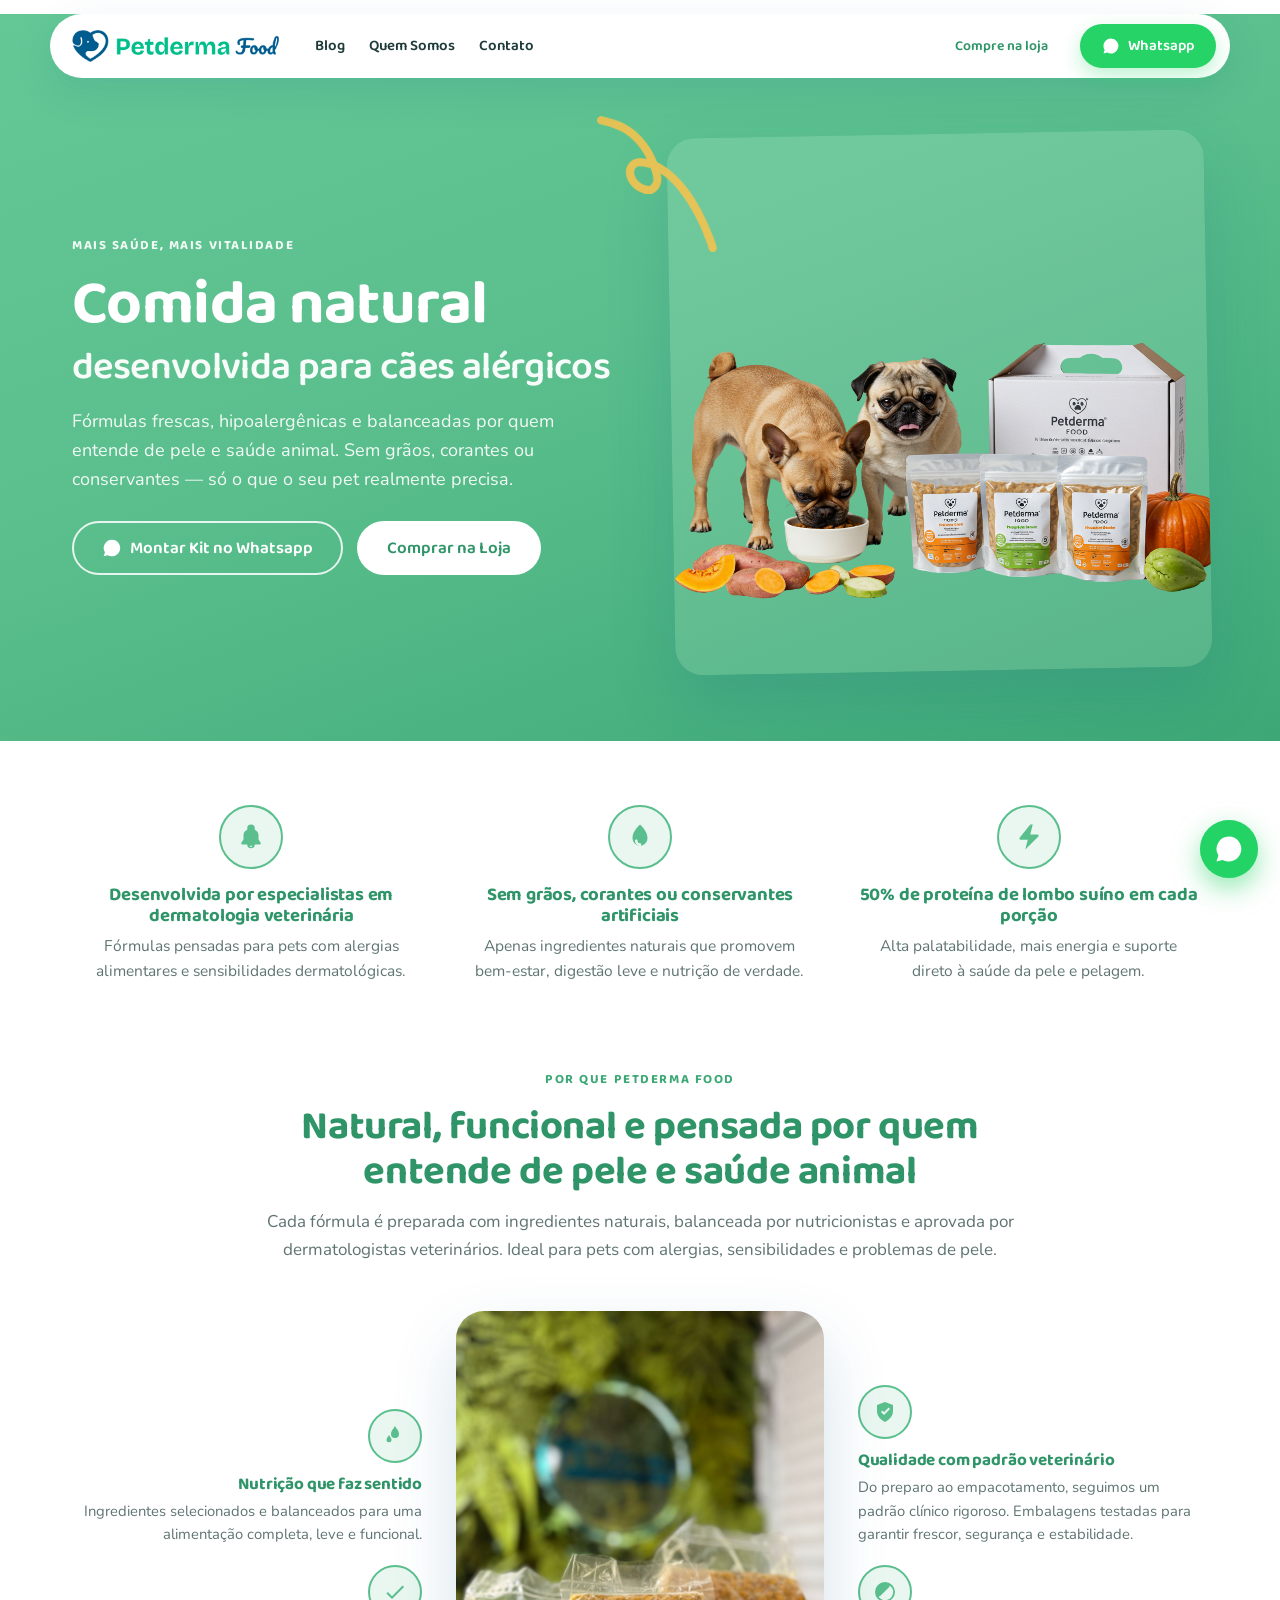
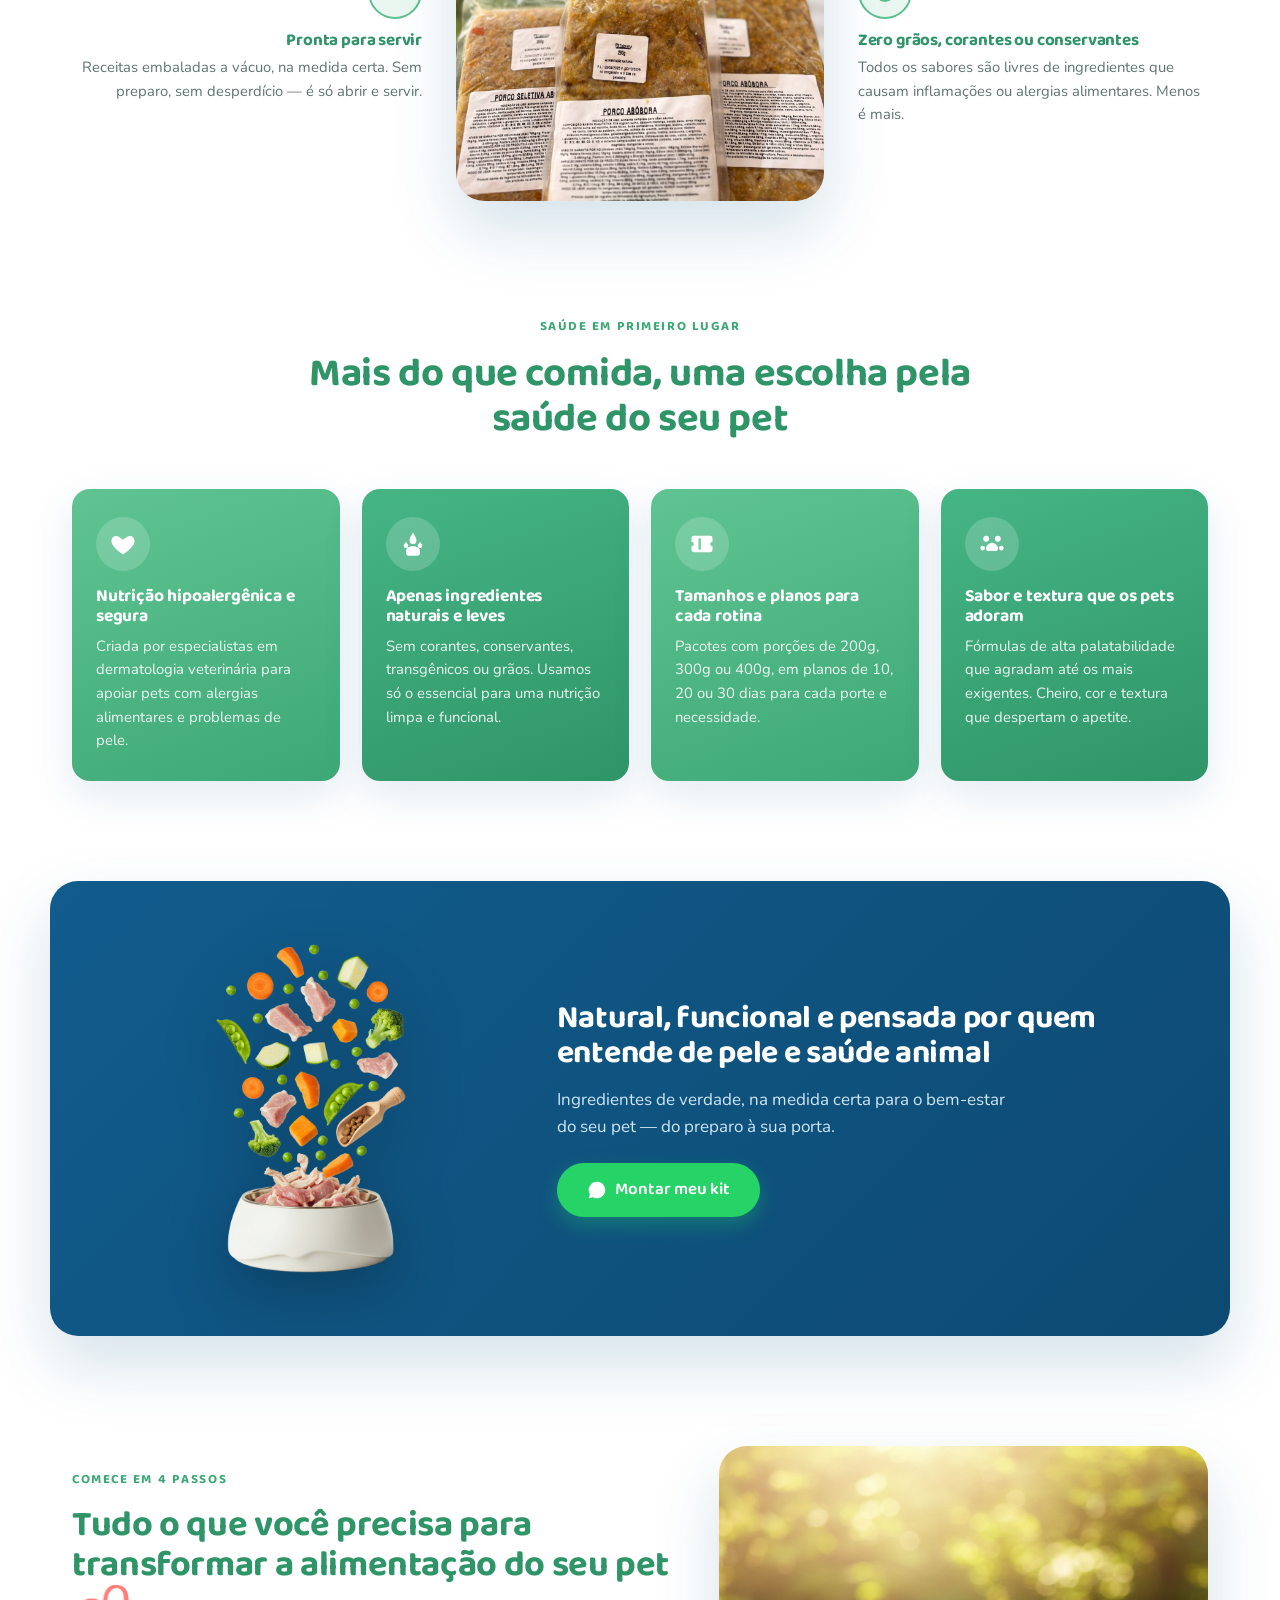
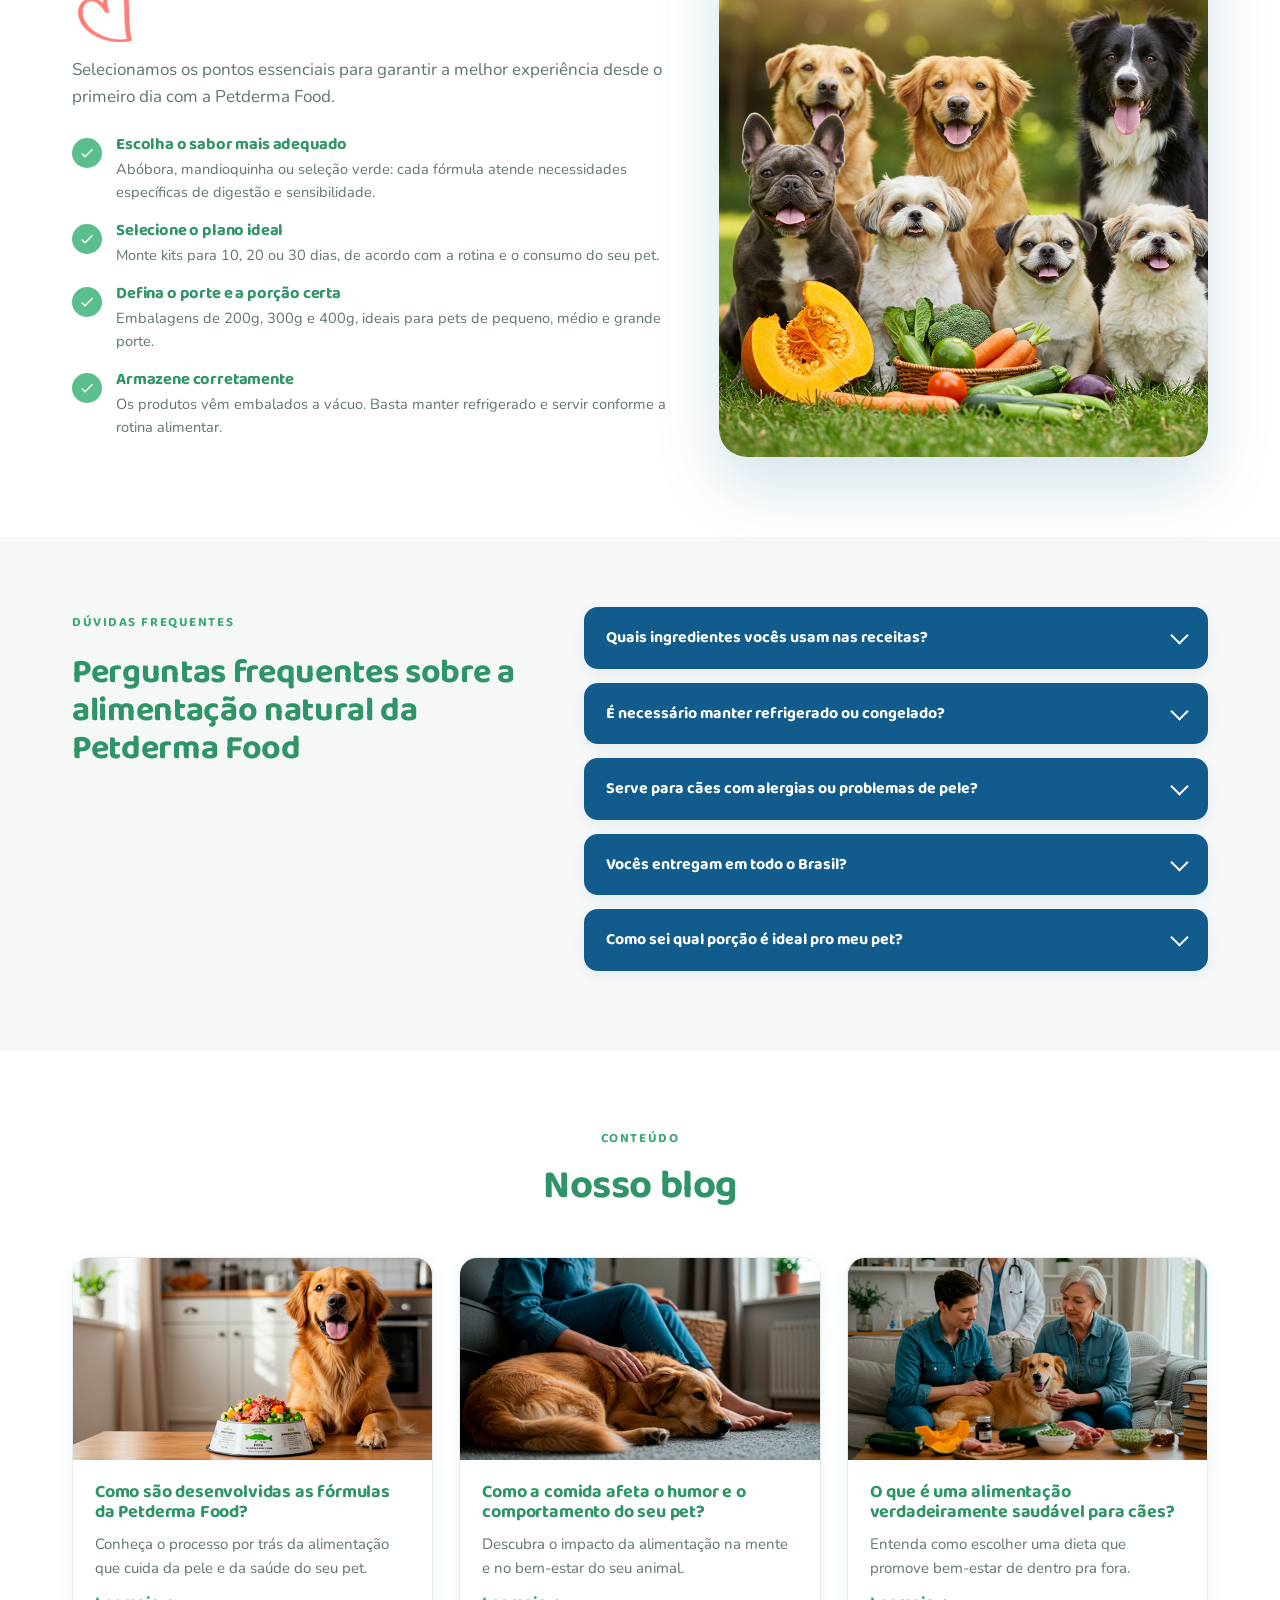
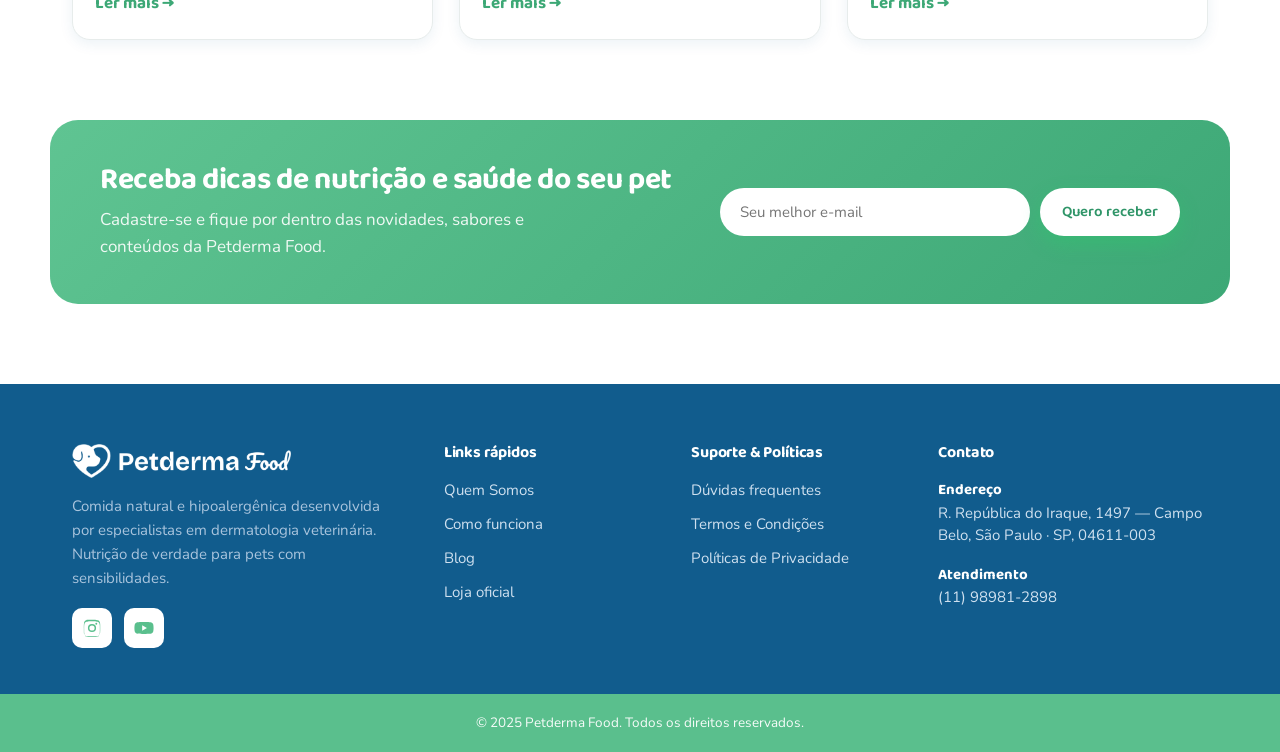
==== commit a823ea13: "redesign: paleta e imagens fieis ao site original Analisado o PDF do site original (petdermafood.com" ====
--- a/index.html
+++ b/index.html
@@ -24,35 +24,24 @@
 </head>
 <body>
 
-<!-- ===== Top bar ===== -->
-<div class="topbar">
-  <div class="container topbar__inner">
-    <span class="topbar__item">🐾 Formulada por dermatologistas veterinários</span>
-    <span class="topbar__item">🚚 Frescor entregue na sua porta</span>
-    <span class="topbar__item">🌱 Zero grãos · zero conservantes</span>
-  </div>
-</div>
-
-<!-- ===== Header ===== -->
+<!-- ===== Header (pílula branca flutuante) ===== -->
 <header class="header" id="top">
-  <div class="container header__inner">
+  <div class="header__pill">
     <a href="#top" class="header__logo" aria-label="Petderma Food — início">
       <img src="assets/img/logo.png" alt="Petderma Food" width="200" height="31">
     </a>
 
     <nav class="nav" id="nav">
-      <a href="#beneficios">Benefícios</a>
-      <a href="#como-funciona">Como funciona</a>
-      <a href="#produtos">Produtos</a>
-      <a href="#faq">Dúvidas</a>
       <a href="#blog">Blog</a>
+      <a href="#beneficios">Quem Somos</a>
+      <a href="#contato">Contato</a>
     </nav>
 
     <div class="header__actions">
       <a href="https://petdermastore.com.br/" class="btn btn--ghost" target="_blank" rel="noopener">Compre na loja</a>
       <a href="https://api.whatsapp.com/send/?phone=5511989812898&text=Ol%C3%A1%21%20Acessei%20o%20site%20da%20Petderma%20Food%20e%20gostaria%20de%20saber%20como%20funciona%20a%20escolha%20do%20kit%20ideal%20para%20meu%20pet." class="btn btn--whats" target="_blank" rel="noopener">
-        <svg viewBox="0 0 24 24" width="18" height="18" aria-hidden="true"><path fill="currentColor" d="M17.5 14.4c-.3-.2-1.7-.9-2-1-.3-.1-.5-.1-.6.2-.2.3-.7.9-.8 1-.2.2-.3.2-.6.1-.3-.2-1.2-.5-2.3-1.4-.9-.8-1.4-1.7-1.6-2-.2-.3 0-.5.1-.6l.4-.5c.1-.2.2-.3.3-.5.1-.2 0-.4 0-.5 0-.2-.6-1.5-.9-2-.2-.5-.4-.5-.6-.5h-.5c-.2 0-.5.1-.7.3-.2.3-.9.9-.9 2.2s1 2.6 1.1 2.8c.1.2 2 3 4.8 4.2.7.3 1.2.5 1.6.6.7.2 1.3.2 1.8.1.5-.1 1.7-.7 1.9-1.4.2-.7.2-1.2.2-1.4 0-.1-.2-.2-.5-.3zM12 2a10 10 0 0 0-8.5 15.2L2 22l4.9-1.3A10 10 0 1 0 12 2zm0 18.2a8.2 8.2 0 0 1-4.2-1.1l-.3-.2-2.9.8.8-2.8-.2-.3A8.2 8.2 0 1 1 12 20.2z"/></svg>
-        WhatsApp
+        <svg viewBox="0 0 24 24" width="18" height="18" aria-hidden="true"><path fill="currentColor" d="M17.5 14.4c-.3-.2-1.7-.9-2-1-.3-.1-.5-.1-.6.2-.2.3-.7.9-.8 1-.2.2-.3.2-.6.1-.3-.2-1.2-.5-2.3-1.4-.9-.8-1.4-1.7-1.6-2-.2-.3 0-.5.1-.6l.4-.5c.1-.2.2-.3.3-.5.1-.2 0-.4 0-.5 0-.2-.6-1.5-.9-2-.2-.5-.4-.5-.6-.5h-.5c-.2 0-.5.1-.7.3-.2.3-.9.9-.9 2.2s1 2.6 1.1 2.8c.1.2 2 3 4.8 4.2.7.3 1.2.5 1.6.6.7.2 1.3.2 1.8.1.5-.1 1.7-.7 1.9-1.4.2-.7.2-1.2.2-1.4 0-.1-.2-.2-.5-.3zM12 2a10 10 0 0 0-8.5 15.2L2 22l4.9-1.3A10 10 0 1 0 12 2z"/></svg>
+        Whatsapp
       </a>
     </div>
 
@@ -62,30 +51,26 @@
   </div>
 </header>
 
-<!-- ===== Hero ===== -->
+<!-- ===== Hero (fundo verde) ===== -->
 <section class="hero">
   <img src="assets/img/doodle-noodle.png" class="hero__doodle hero__doodle--1" alt="" aria-hidden="true">
-  <img src="assets/img/doodle-heart.png" class="hero__doodle hero__doodle--2" alt="" aria-hidden="true">
   <div class="container hero__inner">
     <div class="hero__copy">
-      <p class="eyebrow">Mais saúde, mais vitalidade</p>
-      <h1 class="hero__title">Comida natural <span>desenvolvida para cães alérgicos</span></h1>
+      <p class="eyebrow eyebrow--light">Mais saúde, mais vitalidade</p>
+      <h1 class="hero__title">Comida natural
+        <span class="hero__title-sub">desenvolvida para cães alérgicos</span>
+      </h1>
       <p class="hero__lead">Fórmulas frescas, hipoalergênicas e balanceadas por quem entende de pele e saúde animal. Sem grãos, corantes ou conservantes — só o que o seu pet realmente precisa.</p>
       <div class="hero__cta">
-        <a href="https://api.whatsapp.com/send/?phone=5511989812898&text=Ol%C3%A1%21%20Acessei%20o%20site%20da%20Petderma%20Food%20e%20gostaria%20de%20montar%20o%20kit%20ideal%20para%20meu%20pet." class="btn btn--whats btn--lg" target="_blank" rel="noopener">
-          <svg viewBox="0 0 24 24" width="20" height="20" aria-hidden="true"><path fill="currentColor" d="M17.5 14.4c-.3-.2-1.7-.9-2-1-.3-.1-.5-.1-.6.2-.2.3-.7.9-.8 1-.2.2-.3.2-.6.1-.3-.2-1.2-.5-2.3-1.4-.9-.8-1.4-1.7-1.6-2-.2-.3 0-.5.1-.6l.4-.5c.1-.2.2-.3.3-.5.1-.2 0-.4 0-.5 0-.2-.6-1.5-.9-2-.2-.5-.4-.5-.6-.5h-.5c-.2 0-.5.1-.7.3-.2.3-.9.9-.9 2.2s1 2.6 1.1 2.8c.1.2 2 3 4.8 4.2.7.3 1.2.5 1.6.6.7.2 1.3.2 1.8.1.5-.1 1.7-.7 1.9-1.4.2-.7.2-1.2.2-1.4 0-.1-.2-.2-.5-.3zM12 2a10 10 0 0 0-8.5 15.2L2 22l4.9-1.3A10 10 0 1 0 12 2zm0 18.2a8.2 8.2 0 0 1-4.2-1.1l-.3-.2-2.9.8.8-2.8-.2-.3A8.2 8.2 0 1 1 12 20.2z"/></svg>
-          Montar Kit no WhatsApp
+        <a href="https://api.whatsapp.com/send/?phone=5511989812898&text=Ol%C3%A1%21%20Acessei%20o%20site%20da%20Petderma%20Food%20e%20gostaria%20de%20montar%20o%20kit%20ideal%20para%20meu%20pet." class="btn btn--lg btn--hero-outline" target="_blank" rel="noopener">
+          <svg viewBox="0 0 24 24" width="20" height="20" aria-hidden="true"><path fill="currentColor" d="M17.5 14.4c-.3-.2-1.7-.9-2-1-.3-.1-.5-.1-.6.2-.2.3-.7.9-.8 1-.2.2-.3.2-.6.1-.3-.2-1.2-.5-2.3-1.4-.9-.8-1.4-1.7-1.6-2-.2-.3 0-.5.1-.6l.4-.5c.1-.2.2-.3.3-.5.1-.2 0-.4 0-.5 0-.2-.6-1.5-.9-2-.2-.5-.4-.5-.6-.5h-.5c-.2 0-.5.1-.7.3-.2.3-.9.9-.9 2.2s1 2.6 1.1 2.8c.1.2 2 3 4.8 4.2.7.3 1.2.5 1.6.6.7.2 1.3.2 1.8.1.5-.1 1.7-.7 1.9-1.4.2-.7.2-1.2.2-1.4 0-.1-.2-.2-.5-.3zM12 2a10 10 0 0 0-8.5 15.2L2 22l4.9-1.3A10 10 0 1 0 12 2z"/></svg>
+          Montar Kit no Whatsapp
         </a>
-        <a href="https://petdermastore.com.br/" class="btn btn--outline btn--lg" target="_blank" rel="noopener">Comprar na Loja</a>
-      </div>
-      <ul class="hero__trust">
-        <li><strong>50%</strong> proteína de lombo suíno</li>
-        <li><strong>0</strong> grãos e conservantes</li>
-        <li><strong>100%</strong> ingredientes naturais</li>
-      </ul>
+        <a href="https://petdermastore.com.br/" class="btn btn--lg btn--hero-solid" target="_blank" rel="noopener">Comprar na Loja</a>
+      </div>
     </div>
     <div class="hero__media">
-      <img src="assets/img/hero.png" alt="Cão e gato felizes com tigelas de comida natural Petderma Food" width="1536" height="1024">
+      <img src="assets/img/kit-box.png" alt="Kit Petderma Food com cães, caixa e sachês de comida natural" width="1024" height="1024">
     </div>
   </div>
 </section>
@@ -94,22 +79,22 @@
 <section class="highlights">
   <div class="container highlights__grid">
     <article class="highlight">
-      <div class="highlight__icon" style="--c:var(--green)">
-        <svg viewBox="0 0 24 24" width="28" height="28"><path fill="currentColor" d="M12 2a3 3 0 0 0-3 3v1.1A5 5 0 0 0 6 11v3l-1.7 2.6A1 1 0 0 0 5.2 18H9a3 3 0 0 0 6 0h3.8a1 1 0 0 0 .9-1.4L18 14v-3a5 5 0 0 0-3-4.9V5a3 3 0 0 0-3-3zm0 18a1 1 0 0 1-1-1h2a1 1 0 0 1-1 1z"/></svg>
+      <div class="highlight__icon">
+        <svg viewBox="0 0 24 24" width="30" height="30"><path fill="currentColor" d="M12 2a3 3 0 0 0-3 3v1.1A5 5 0 0 0 6 11v3l-1.7 2.6A1 1 0 0 0 5.2 18H9a3 3 0 0 0 6 0h3.8a1 1 0 0 0 .9-1.4L18 14v-3a5 5 0 0 0-3-4.9V5a3 3 0 0 0-3-3zm0 18a1 1 0 0 1-1-1h2a1 1 0 0 1-1 1z"/></svg>
       </div>
       <h3>Desenvolvida por especialistas em dermatologia veterinária</h3>
       <p>Fórmulas pensadas para pets com alergias alimentares e sensibilidades dermatológicas.</p>
     </article>
     <article class="highlight">
-      <div class="highlight__icon" style="--c:var(--blue)">
-        <svg viewBox="0 0 24 24" width="28" height="28"><path fill="currentColor" d="M12 2C8 6 6 9 6 13a6 6 0 0 0 12 0c0-4-2-7-6-11zm0 17a4 4 0 0 1-4-4c0-.6.4-1 1-1s1 .4 1 1a2 2 0 0 0 2 2c.6 0 1 .4 1 1s-.4 1-1 1z"/></svg>
+      <div class="highlight__icon">
+        <svg viewBox="0 0 24 24" width="30" height="30"><path fill="currentColor" d="M12 2C8 6 6 9 6 13a6 6 0 0 0 12 0c0-4-2-7-6-11zm0 17a4 4 0 0 1-4-4c0-.6.4-1 1-1s1 .4 1 1a2 2 0 0 0 2 2c.6 0 1 .4 1 1s-.4 1-1 1z"/></svg>
       </div>
       <h3>Sem grãos, corantes ou conservantes artificiais</h3>
       <p>Apenas ingredientes naturais que promovem bem-estar, digestão leve e nutrição de verdade.</p>
     </article>
     <article class="highlight">
-      <div class="highlight__icon" style="--c:var(--orange)">
-        <svg viewBox="0 0 24 24" width="28" height="28"><path fill="currentColor" d="M13 2 4.5 12.5a1 1 0 0 0 .8 1.6H11l-2 7.9L19.5 11.5a1 1 0 0 0-.8-1.6H13l2-7.9z"/></svg>
+      <div class="highlight__icon">
+        <svg viewBox="0 0 24 24" width="30" height="30"><path fill="currentColor" d="M13 2 4.5 12.5a1 1 0 0 0 .8 1.6H11l-2 7.9L19.5 11.5a1 1 0 0 0-.8-1.6H13l2-7.9z"/></svg>
       </div>
       <h3>50% de proteína de lombo suíno em cada porção</h3>
       <p>Alta palatabilidade, mais energia e suporte direto à saúde da pele e pelagem.</p>
@@ -117,31 +102,39 @@
   </div>
 </section>
 
-<!-- ===== Sobre / Funcional ===== -->
-<section class="about" id="beneficios">
-  <div class="container about__inner">
-    <div class="about__media">
-      <span class="blob"></span>
-      <img src="assets/img/bowl-fresh.png" alt="Tigela com ingredientes frescos: legumes, proteína e vegetais" width="540" height="540">
-    </div>
-    <div class="about__copy">
+<!-- ===== Natural, funcional (foto dos pacotes ao centro) ===== -->
+<section class="funcional" id="beneficios">
+  <div class="container">
+    <div class="section-head">
       <p class="eyebrow">Por que Petderma Food</p>
       <h2>Natural, funcional e pensada por quem entende de pele e saúde animal</h2>
-      <p class="about__lead">Cada fórmula é preparada com ingredientes naturais, balanceada por nutricionistas e aprovada por dermatologistas veterinários. Ideal para pets com alergias, sensibilidades e problemas de pele.</p>
-      <div class="feature-list">
-        <div class="feature">
+      <p class="section-head__lead">Cada fórmula é preparada com ingredientes naturais, balanceada por nutricionistas e aprovada por dermatologistas veterinários. Ideal para pets com alergias, sensibilidades e problemas de pele.</p>
+    </div>
+    <div class="funcional__grid">
+      <div class="funcional__col">
+        <div class="feature feature--center">
+          <div class="feature__icon"><svg viewBox="0 0 24 24" width="24" height="24"><path fill="currentColor" d="M12 2c1.5 3 4 4.5 4 8a4 4 0 0 1-8 0c0-3.5 2.5-5 4-8zm-6 9c1 2 2.5 2.8 2.5 4.8a2.5 2.5 0 0 1-5 0C3.5 13.8 5 13 6 11z"/></svg></div>
           <h3>Nutrição que faz sentido</h3>
           <p>Ingredientes selecionados e balanceados para uma alimentação completa, leve e funcional.</p>
         </div>
-        <div class="feature">
+        <div class="feature feature--center">
+          <div class="feature__icon"><svg viewBox="0 0 24 24" width="24" height="24"><path fill="currentColor" d="M9 16.2 4.8 12l-1.4 1.4L9 19 21 7l-1.4-1.4z"/></svg></div>
+          <h3>Pronta para servir</h3>
+          <p>Receitas embaladas a vácuo, na medida certa. Sem preparo, sem desperdício — é só abrir e servir.</p>
+        </div>
+      </div>
+      <div class="funcional__media">
+        <span class="blob"></span>
+        <img src="assets/img/product-packs.jpg" alt="Pacotes de comida natural Petderma Food embalados a vácuo" width="1200" height="1600">
+      </div>
+      <div class="funcional__col">
+        <div class="feature feature--center">
+          <div class="feature__icon"><svg viewBox="0 0 24 24" width="24" height="24"><path fill="currentColor" d="M12 2 4 5v6c0 5 3.4 8.5 8 11 4.6-2.5 8-6 8-11V5l-8-3zm-1 13-3-3 1.4-1.4L11 12.2l4.6-4.6L17 9l-6 6z"/></svg></div>
           <h3>Qualidade com padrão veterinário</h3>
           <p>Do preparo ao empacotamento, seguimos um padrão clínico rigoroso. Embalagens testadas para garantir frescor, segurança e estabilidade.</p>
         </div>
-        <div class="feature">
-          <h3>Pronta para servir</h3>
-          <p>Receitas embaladas a vácuo, na medida certa. Sem preparo, sem desperdício — é só abrir e servir.</p>
-        </div>
-        <div class="feature">
+        <div class="feature feature--center">
+          <div class="feature__icon"><svg viewBox="0 0 24 24" width="24" height="24"><path fill="currentColor" d="M12 2a10 10 0 1 0 0 20 10 10 0 0 0 0-20zm0 18a8 8 0 0 1-6.3-3.1L17 5.7A8 8 0 0 1 12 20zM6.9 16.3 16.3 6.9A8 8 0 0 0 6.9 16.3z"/></svg></div>
           <h3>Zero grãos, corantes ou conservantes</h3>
           <p>Todos os sabores são livres de ingredientes que causam inflamações ou alergias alimentares. Menos é mais.</p>
         </div>
@@ -150,38 +143,38 @@
   </div>
 </section>
 
-<!-- ===== Mais do que comida ===== -->
+<!-- ===== Mais do que comida (4 cards verdes) ===== -->
 <section class="value">
   <div class="container">
     <div class="section-head">
-      <p class="eyebrow eyebrow--light">Saúde em primeiro lugar</p>
+      <p class="eyebrow">Saúde em primeiro lugar</p>
       <h2>Mais do que comida, uma escolha pela saúde do seu pet</h2>
     </div>
     <div class="value__grid">
       <article class="value-card">
         <div class="value-card__icon">
-          <svg viewBox="0 0 24 24" width="30" height="30"><path fill="currentColor" d="M12 21s-7-4.5-9.3-9C1.2 8.7 2.6 5.5 5.7 5.1 7.6 4.9 9.3 6 12 8.4 14.7 6 16.4 4.9 18.3 5.1c3.1.4 4.5 3.6 3 6.9C19 16.5 12 21 12 21z"/></svg>
+          <svg viewBox="0 0 24 24" width="28" height="28"><path fill="currentColor" d="M12 21s-7-4.5-9.3-9C1.2 8.7 2.6 5.5 5.7 5.1 7.6 4.9 9.3 6 12 8.4 14.7 6 16.4 4.9 18.3 5.1c3.1.4 4.5 3.6 3 6.9C19 16.5 12 21 12 21z"/></svg>
         </div>
         <h3>Nutrição hipoalergênica e segura</h3>
         <p>Criada por especialistas em dermatologia veterinária para apoiar pets com alergias alimentares e problemas de pele.</p>
       </article>
       <article class="value-card">
         <div class="value-card__icon">
-          <svg viewBox="0 0 24 24" width="30" height="30"><path fill="currentColor" d="M12 2c1 3 3 4 3 7a3 3 0 0 1-6 0c0-3 2-4 3-7zm-6 8c1 1.5 2 2 2 3.5A2 2 0 0 1 4 13.5C4 12 5 11.5 6 10zm12 0c1 1.5 2 2 2 3.5a2 2 0 0 1-4 0c0-1.5 1-2 2-3.5zM12 14c3.3 0 6 1.8 6 4v2a2 2 0 0 1-2 2H8a2 2 0 0 1-2-2v-2c0-2.2 2.7-4 6-4z"/></svg>
+          <svg viewBox="0 0 24 24" width="28" height="28"><path fill="currentColor" d="M12 2c1 3 3 4 3 7a3 3 0 0 1-6 0c0-3 2-4 3-7zm-6 8c1 1.5 2 2 2 3.5A2 2 0 0 1 4 13.5C4 12 5 11.5 6 10zm12 0c1 1.5 2 2 2 3.5a2 2 0 0 1-4 0c0-1.5 1-2 2-3.5zM12 14c3.3 0 6 1.8 6 4v2a2 2 0 0 1-2 2H8a2 2 0 0 1-2-2v-2c0-2.2 2.7-4 6-4z"/></svg>
         </div>
         <h3>Apenas ingredientes naturais e leves</h3>
         <p>Sem corantes, conservantes, transgênicos ou grãos. Usamos só o essencial para uma nutrição limpa e funcional.</p>
       </article>
       <article class="value-card">
         <div class="value-card__icon">
-          <svg viewBox="0 0 24 24" width="30" height="30"><path fill="currentColor" d="M3 7a2 2 0 0 1 2-2h14a2 2 0 0 1 2 2v3a2 2 0 0 0 0 4v3a2 2 0 0 1-2 2H5a2 2 0 0 1-2-2v-3a2 2 0 0 0 0-4V7zm6 0v10h2V7H9z"/></svg>
+          <svg viewBox="0 0 24 24" width="28" height="28"><path fill="currentColor" d="M3 7a2 2 0 0 1 2-2h14a2 2 0 0 1 2 2v3a2 2 0 0 0 0 4v3a2 2 0 0 1-2 2H5a2 2 0 0 1-2-2v-3a2 2 0 0 0 0-4V7zm6 0v10h2V7H9z"/></svg>
         </div>
         <h3>Tamanhos e planos para cada rotina</h3>
         <p>Pacotes com porções de 200g, 300g ou 400g, em planos de 10, 20 ou 30 dias para cada porte e necessidade.</p>
       </article>
       <article class="value-card">
         <div class="value-card__icon">
-          <svg viewBox="0 0 24 24" width="30" height="30"><path fill="currentColor" d="M7 5a2.5 2.5 0 1 1 0 5 2.5 2.5 0 0 1 0-5zm10 0a2.5 2.5 0 1 1 0 5 2.5 2.5 0 0 1 0-5zM4 13.5a2 2 0 1 1 0 4 2 2 0 0 1 0-4zm16 0a2 2 0 1 1 0 4 2 2 0 0 1 0-4zM12 11c2.5 0 4.5 2 5.2 4.2.5 1.6-.8 3.1-2.4 2.9-.9-.1-1.8-.3-2.8-.3s-1.9.2-2.8.3c-1.6.2-2.9-1.3-2.4-2.9C7.5 13 9.5 11 12 11z"/></svg>
+          <svg viewBox="0 0 24 24" width="28" height="28"><path fill="currentColor" d="M7 5a2.5 2.5 0 1 1 0 5 2.5 2.5 0 0 1 0-5zm10 0a2.5 2.5 0 1 1 0 5 2.5 2.5 0 0 1 0-5zM4 13.5a2 2 0 1 1 0 4 2 2 0 0 1 0-4zm16 0a2 2 0 1 1 0 4 2 2 0 0 1 0-4zM12 11c2.5 0 4.5 2 5.2 4.2.5 1.6-.8 3.1-2.4 2.9-.9-.1-1.8-.3-2.8-.3s-1.9.2-2.8.3c-1.6.2-2.9-1.3-2.4-2.9C7.5 13 9.5 11 12 11z"/></svg>
         </div>
         <h3>Sabor e textura que os pets adoram</h3>
         <p>Fórmulas de alta palatabilidade que agradam até os mais exigentes. Cheiro, cor e textura que despertam o apetite.</p>
@@ -190,67 +183,54 @@
   </div>
 </section>
 
-<!-- ===== Produtos / showcase ===== -->
-<section class="products" id="produtos">
-  <div class="container products__inner">
-    <div class="products__copy">
-      <p class="eyebrow">Pronto para servir</p>
-      <h2>Receitas frescas, embaladas a vácuo</h2>
-      <p>Cada porção é preparada com ingredientes naturais e embalada a vácuo para preservar o frescor. Escolha o sabor ideal e monte o kit perfeito para a rotina do seu pet.</p>
-      <ul class="flavors">
-        <li><span class="dot" style="--c:#f4a72c"></span> Porco &amp; Abóbora</li>
-        <li><span class="dot" style="--c:#e9c46a"></span> Porco &amp; Mandioquinha</li>
-        <li><span class="dot" style="--c:#5abf8d"></span> Seleção Verde</li>
-      </ul>
-      <a href="https://petdermastore.com.br/" class="btn btn--primary btn--lg" target="_blank" rel="noopener">Ver sabores na loja</a>
-    </div>
-    <div class="products__media">
-      <img class="products__img products__img--main" src="assets/img/product-packs.jpg" alt="Pacotes de comida natural Petderma Food embalados a vácuo" width="1200" height="1600">
-      <img class="products__img products__img--float" src="assets/img/kit-box.png" alt="Kit Petderma Food com sachês e caixa" width="1024" height="1024">
-    </div>
-  </div>
-</section>
-
-<!-- ===== Como começar ===== -->
+<!-- ===== Banner azul (tigela) ===== -->
+<section class="banner">
+  <div class="container banner__inner">
+    <div class="banner__media">
+      <img src="assets/img/bowl-fresh.png" alt="Tigela com ingredientes frescos: legumes, proteína e vegetais" width="1024" height="1024">
+    </div>
+    <div class="banner__copy">
+      <h2>Natural, funcional e pensada por quem entende de pele e saúde animal</h2>
+      <p>Ingredientes de verdade, na medida certa para o bem-estar do seu pet — do preparo à sua porta.</p>
+      <a href="https://api.whatsapp.com/send/?phone=5511989812898&text=Ol%C3%A1%21%20Quero%20montar%20o%20kit%20ideal%20da%20Petderma%20Food%20para%20meu%20pet." class="btn btn--lg btn--whats" target="_blank" rel="noopener">
+        <svg viewBox="0 0 24 24" width="20" height="20" aria-hidden="true"><path fill="currentColor" d="M17.5 14.4c-.3-.2-1.7-.9-2-1-.3-.1-.5-.1-.6.2-.2.3-.7.9-.8 1-.2.2-.3.2-.6.1-.3-.2-1.2-.5-2.3-1.4-.9-.8-1.4-1.7-1.6-2-.2-.3 0-.5.1-.6l.4-.5c.1-.2.2-.3.3-.5.1-.2 0-.4 0-.5 0-.2-.6-1.5-.9-2-.2-.5-.4-.5-.6-.5h-.5c-.2 0-.5.1-.7.3-.2.3-.9.9-.9 2.2s1 2.6 1.1 2.8c.1.2 2 3 4.8 4.2.7.3 1.2.5 1.6.6.7.2 1.3.2 1.8.1.5-.1 1.7-.7 1.9-1.4.2-.7.2-1.2.2-1.4 0-.1-.2-.2-.5-.3zM12 2a10 10 0 0 0-8.5 15.2L2 22l4.9-1.3A10 10 0 1 0 12 2z"/></svg>
+        Montar meu kit
+      </a>
+    </div>
+  </div>
+</section>
+
+<!-- ===== Como começar (4 passos + foto grupo de cães) ===== -->
 <section class="steps" id="como-funciona">
-  <div class="container">
-    <div class="section-head">
+  <div class="container steps__inner">
+    <div class="steps__copy">
       <p class="eyebrow">Comece em 4 passos</p>
-      <h2>Tudo o que você precisa para transformar a alimentação do seu pet</h2>
-      <p class="section-head__lead">Selecionamos os pontos essenciais para garantir a melhor experiência desde o primeiro dia com a Petderma Food.</p>
-    </div>
-    <div class="steps__grid">
-      <article class="step">
-        <span class="step__num">1</span>
-        <h3>Escolha o sabor mais adequado</h3>
-        <p>Abóbora, mandioquinha ou seleção verde: cada fórmula atende necessidades específicas de digestão e sensibilidade.</p>
-      </article>
-      <article class="step">
-        <span class="step__num">2</span>
-        <h3>Selecione o plano ideal</h3>
-        <p>Monte kits para 10, 20 ou 30 dias, de acordo com a rotina e o consumo do seu pet.</p>
-      </article>
-      <article class="step">
-        <span class="step__num">3</span>
-        <h3>Defina o porte e a porção certa</h3>
-        <p>Embalagens de 200g, 300g e 400g, ideais para pets de pequeno, médio e grande porte.</p>
-      </article>
-      <article class="step">
-        <span class="step__num">4</span>
-        <h3>Armazene corretamente</h3>
-        <p>Os produtos vêm embalados a vácuo. Basta manter refrigerado e servir conforme a rotina alimentar.</p>
-      </article>
-    </div>
-  </div>
-</section>
-
-<!-- ===== FAQ ===== -->
+      <h2>Tudo o que você precisa para transformar a alimentação do seu pet
+        <img src="assets/img/doodle-heart.png" class="steps__doodle" alt="" aria-hidden="true"></h2>
+      <p class="steps__lead">Selecionamos os pontos essenciais para garantir a melhor experiência desde o primeiro dia com a Petderma Food.</p>
+      <div class="steps__list">
+        <div class="stepline"><span class="stepline__check"><svg viewBox="0 0 24 24" width="16" height="16"><path fill="currentColor" d="M9 16.2 4.8 12l-1.4 1.4L9 19 21 7l-1.4-1.4z"/></svg></span>
+          <div><h3>Escolha o sabor mais adequado</h3><p>Abóbora, mandioquinha ou seleção verde: cada fórmula atende necessidades específicas de digestão e sensibilidade.</p></div></div>
+        <div class="stepline"><span class="stepline__check"><svg viewBox="0 0 24 24" width="16" height="16"><path fill="currentColor" d="M9 16.2 4.8 12l-1.4 1.4L9 19 21 7l-1.4-1.4z"/></svg></span>
+          <div><h3>Selecione o plano ideal</h3><p>Monte kits para 10, 20 ou 30 dias, de acordo com a rotina e o consumo do seu pet.</p></div></div>
+        <div class="stepline"><span class="stepline__check"><svg viewBox="0 0 24 24" width="16" height="16"><path fill="currentColor" d="M9 16.2 4.8 12l-1.4 1.4L9 19 21 7l-1.4-1.4z"/></svg></span>
+          <div><h3>Defina o porte e a porção certa</h3><p>Embalagens de 200g, 300g e 400g, ideais para pets de pequeno, médio e grande porte.</p></div></div>
+        <div class="stepline"><span class="stepline__check"><svg viewBox="0 0 24 24" width="16" height="16"><path fill="currentColor" d="M9 16.2 4.8 12l-1.4 1.4L9 19 21 7l-1.4-1.4z"/></svg></span>
+          <div><h3>Armazene corretamente</h3><p>Os produtos vêm embalados a vácuo. Basta manter refrigerado e servir conforme a rotina alimentar.</p></div></div>
+      </div>
+    </div>
+    <div class="steps__media">
+      <img src="assets/img/dogs-veggies.png" alt="Vários cães felizes ao redor de legumes frescos" width="896" height="1280">
+    </div>
+  </div>
+</section>
+
+<!-- ===== FAQ (barras azuis) ===== -->
 <section class="faq" id="faq">
   <div class="container faq__inner">
     <div class="faq__head">
       <p class="eyebrow">Dúvidas frequentes</p>
       <h2>Perguntas frequentes sobre a alimentação natural da Petderma Food</h2>
-      <img src="assets/img/dogs-veggies.png" alt="Vários cães ao redor de legumes frescos" class="faq__img" width="896" height="1280">
     </div>
     <div class="faq__list">
       <details class="acc">
@@ -291,20 +271,6 @@
   </div>
 </section>
 
-<!-- ===== CTA band ===== -->
-<section class="cta-band">
-  <div class="container cta-band__inner">
-    <div>
-      <h2>Pronto para dar uma vida mais saudável ao seu pet?</h2>
-      <p>Fale com nosso time e monte o kit ideal — rápido, sem complicação.</p>
-    </div>
-    <a href="https://api.whatsapp.com/send/?phone=5511989812898&text=Ol%C3%A1%21%20Quero%20montar%20o%20kit%20ideal%20da%20Petderma%20Food%20para%20meu%20pet." class="btn btn--whats btn--lg" target="_blank" rel="noopener">
-      <svg viewBox="0 0 24 24" width="20" height="20" aria-hidden="true"><path fill="currentColor" d="M17.5 14.4c-.3-.2-1.7-.9-2-1-.3-.1-.5-.1-.6.2-.2.3-.7.9-.8 1-.2.2-.3.2-.6.1-.3-.2-1.2-.5-2.3-1.4-.9-.8-1.4-1.7-1.6-2-.2-.3 0-.5.1-.6l.4-.5c.1-.2.2-.3.3-.5.1-.2 0-.4 0-.5 0-.2-.6-1.5-.9-2-.2-.5-.4-.5-.6-.5h-.5c-.2 0-.5.1-.7.3-.2.3-.9.9-.9 2.2s1 2.6 1.1 2.8c.1.2 2 3 4.8 4.2.7.3 1.2.5 1.6.6.7.2 1.3.2 1.8.1.5-.1 1.7-.7 1.9-1.4.2-.7.2-1.2.2-1.4 0-.1-.2-.2-.5-.3zM12 2a10 10 0 0 0-8.5 15.2L2 22l4.9-1.3A10 10 0 1 0 12 2z"/></svg>
-      Montar meu kit
-    </a>
-  </div>
-</section>
-
 <!-- ===== Blog ===== -->
 <section class="blog" id="blog">
   <div class="container">
@@ -350,13 +316,13 @@
     </div>
     <form class="newsletter__form" onsubmit="return false;">
       <input type="email" placeholder="Seu melhor e-mail" aria-label="Seu e-mail" required>
-      <button type="submit" class="btn btn--primary">Quero receber</button>
+      <button type="submit" class="btn btn--whats">Quero receber</button>
     </form>
   </div>
 </section>
 
-<!-- ===== Footer ===== -->
-<footer class="footer">
+<!-- ===== Footer (azul) ===== -->
+<footer class="footer" id="contato">
   <div class="container footer__inner">
     <div class="footer__brand">
       <img src="assets/img/logo.png" alt="Petderma Food" width="200" height="31">
@@ -374,9 +340,8 @@
     <div class="footer__col">
       <h3>Links rápidos</h3>
       <ul>
-        <li><a href="#beneficios">Benefícios</a></li>
+        <li><a href="#beneficios">Quem Somos</a></li>
         <li><a href="#como-funciona">Como funciona</a></li>
-        <li><a href="#produtos">Produtos</a></li>
         <li><a href="#blog">Blog</a></li>
         <li><a href="https://petdermastore.com.br/" target="_blank" rel="noopener">Loja oficial</a></li>
       </ul>
--- a/assets/css/styles.css
+++ b/assets/css/styles.css
@@ -1,26 +1,24 @@
 /* ============================================================
    Petderma Food — design system
-   Brand: green #5abf8d  ·  blue #115c8d
+   Brand: green #5abf8d (primary)  ·  blue #115c8d (secondary)
    ============================================================ */
 :root{
-  --green:#3fb284;
-  --green-dark:#2e9d70;
+  --green:#5abf8d;
+  --green-dark:#3da876;
+  --green-deep:#2f9568;
   --green-soft:#eaf7f1;
   --blue:#115c8d;
   --blue-dark:#0d4a72;
-  --orange:#f4a72c;
-  --ink:#143a3a;
+  --ink:#1f3b39;
   --muted:#5f7472;
-  --cream:#fbf7ef;
-  --cream-2:#f4ede0;
-  --white:#ffffff;
-  --line:#e7e2d6;
+  --line:#e7eceb;
+  --bg:#ffffff;
   --whats:#25d366;
   --radius:18px;
   --radius-lg:28px;
   --shadow-sm:0 4px 14px rgba(17,92,141,.08);
   --shadow:0 14px 40px rgba(17,92,141,.12);
-  --shadow-lg:0 30px 70px rgba(17,92,141,.18);
+  --shadow-lg:0 28px 64px rgba(17,92,141,.18);
   --container:1180px;
   --font:'Nunito',system-ui,-apple-system,Segoe UI,Roboto,sans-serif;
   --display:'Baloo 2','Nunito',system-ui,sans-serif;
@@ -28,198 +26,161 @@
 
 *{box-sizing:border-box}
 html{scroll-behavior:smooth;-webkit-text-size-adjust:100%}
-body{
-  margin:0;font-family:var(--font);color:var(--ink);
-  background:var(--cream);line-height:1.6;font-size:17px;
-  overflow-x:hidden;
-}
-img{max-width:100%;display:block}
+body{margin:0;font-family:var(--font);color:var(--ink);background:var(--bg);
+  line-height:1.6;font-size:17px;overflow-x:hidden}
+img{max-width:100%;display:block;height:auto}
 a{color:inherit;text-decoration:none}
-h1,h2,h3{font-family:var(--display);line-height:1.12;margin:0;color:var(--blue);font-weight:700;letter-spacing:-.01em}
+h1,h2,h3{font-family:var(--display);line-height:1.12;margin:0;color:var(--green-deep);font-weight:700;letter-spacing:-.01em}
 p{margin:0}
 .container{width:100%;max-width:var(--container);margin-inline:auto;padding-inline:22px}
 
 /* ---------- Buttons ---------- */
-.btn{
-  --bg:var(--green);--fg:#fff;
+.btn{--bg:var(--green);--fg:#fff;
   display:inline-flex;align-items:center;gap:8px;justify-content:center;
   background:var(--bg);color:var(--fg);font-family:var(--display);font-weight:600;
   font-size:15px;padding:11px 20px;border-radius:999px;border:2px solid transparent;
-  cursor:pointer;transition:transform .15s ease,box-shadow .2s ease,background .2s ease;
-  white-space:nowrap;line-height:1;
-}
+  cursor:pointer;transition:transform .15s ease,box-shadow .2s ease,background .2s ease,color .2s;
+  white-space:nowrap;line-height:1}
 .btn:hover{transform:translateY(-2px)}
 .btn--lg{font-size:17px;padding:15px 28px}
-.btn--primary{--bg:var(--green);box-shadow:0 8px 20px rgba(63,178,132,.35)}
-.btn--primary:hover{--bg:var(--green-dark)}
-.btn--whats{--bg:var(--whats);box-shadow:0 8px 20px rgba(37,211,102,.35)}
+.btn--whats{--bg:var(--whats);box-shadow:0 8px 20px rgba(37,211,102,.3)}
 .btn--whats:hover{--bg:#1fb957}
-.btn--ghost{background:transparent;color:var(--blue);border-color:transparent}
-.btn--ghost:hover{background:rgba(17,92,141,.08)}
-.btn--outline{background:#fff;color:var(--blue);border-color:var(--blue)}
-.btn--outline:hover{background:var(--blue);color:#fff}
+.btn--ghost{background:transparent;color:var(--green-deep);border-color:transparent}
+.btn--ghost:hover{background:var(--green-soft)}
+/* hero (sobre fundo verde) */
+.btn--hero-outline{background:transparent;color:#fff;border-color:rgba(255,255,255,.85)}
+.btn--hero-outline:hover{background:#fff;color:var(--green-deep);border-color:#fff}
+.btn--hero-solid{background:#fff;color:var(--green-deep)}
+.btn--hero-solid:hover{background:#f1fbf6}
 
 /* ---------- Eyebrow / section heads ---------- */
-.eyebrow{
-  display:inline-block;font-family:var(--display);font-weight:700;
+.eyebrow{display:inline-block;font-family:var(--display);font-weight:700;
   color:var(--green-dark);text-transform:uppercase;letter-spacing:.12em;
-  font-size:13px;margin-bottom:14px;
-}
-.eyebrow--light{color:#aef0d2}
-.section-head{max-width:740px;margin:0 auto 50px;text-align:center}
+  font-size:13px;margin-bottom:14px}
+.eyebrow--light{color:rgba(255,255,255,.92)}
+.section-head{max-width:760px;margin:0 auto 48px;text-align:center}
 .section-head h2{font-size:clamp(26px,4vw,40px)}
 .section-head__lead{margin-top:14px;color:var(--muted)}
 
-/* ---------- Topbar ---------- */
-.topbar{background:var(--blue);color:#dff0fb;font-size:13.5px;font-weight:600}
-.topbar__inner{display:flex;gap:30px;justify-content:center;align-items:center;
-  padding:9px 0;flex-wrap:wrap}
-.topbar__item{white-space:nowrap}
-
-/* ---------- Header ---------- */
-.header{position:sticky;top:0;z-index:50;background:rgba(251,247,239,.9);
-  backdrop-filter:blur(12px);border-bottom:1px solid var(--line)}
-.header__inner{display:flex;align-items:center;gap:20px;padding:14px 22px}
-.header__logo img{height:34px;width:auto}
-.nav{display:flex;gap:26px;margin-left:24px;font-family:var(--display);font-weight:600;font-size:15.5px}
+/* ---------- Header (pílula branca flutuante) ---------- */
+.header{position:sticky;top:0;z-index:50;padding:14px 22px}
+.header__pill{max-width:var(--container);margin-inline:auto;background:#fff;
+  border-radius:999px;box-shadow:var(--shadow);display:flex;align-items:center;
+  gap:18px;padding:10px 14px 10px 22px}
+.header__logo img{height:32px;width:auto}
+.nav{display:flex;gap:24px;margin-left:18px;font-family:var(--display);font-weight:600;font-size:15px}
 .nav a{color:var(--ink);position:relative;padding:4px 0}
-.nav a::after{content:"";position:absolute;left:0;bottom:-2px;width:0;height:2px;
-  background:var(--green);border-radius:2px;transition:width .2s ease}
-.nav a:hover{color:var(--green-dark)}
-.nav a:hover::after{width:100%}
+.nav a:hover{color:var(--green-deep)}
 .header__actions{margin-left:auto;display:flex;gap:10px;align-items:center}
+.btn--ghost{font-size:14px}
 .nav-toggle{display:none;flex-direction:column;gap:5px;background:none;border:0;
   cursor:pointer;padding:8px;margin-left:auto}
-.nav-toggle span{width:24px;height:2.5px;background:var(--blue);border-radius:2px;transition:.25s}
-
-/* ---------- Hero ---------- */
-.hero{position:relative;background:
-  radial-gradient(120% 80% at 80% 0%,#fff6e6 0%,transparent 55%),
-  linear-gradient(180deg,var(--cream) 0%,var(--green-soft) 100%);
-  overflow:hidden;padding:64px 0 86px}
-.hero__inner{display:grid;grid-template-columns:1.05fr .95fr;gap:46px;align-items:center}
-.hero__title{font-size:clamp(34px,5.4vw,60px);color:var(--blue)}
-.hero__title span{display:block;color:var(--green-dark)}
-.hero__lead{margin-top:20px;font-size:18.5px;color:var(--muted);max-width:520px}
-.hero__cta{display:flex;gap:14px;margin-top:30px;flex-wrap:wrap}
-.hero__trust{list-style:none;display:flex;gap:26px;margin:34px 0 0;padding:0;flex-wrap:wrap}
-.hero__trust li{font-size:14.5px;color:var(--muted);font-weight:600}
-.hero__trust strong{display:block;font-family:var(--display);font-size:26px;color:var(--blue);line-height:1}
+.nav-toggle span{width:24px;height:2.5px;background:var(--green-deep);border-radius:2px;transition:.25s}
+
+/* ---------- Hero (fundo verde) ---------- */
+.hero{position:relative;margin-top:-78px;padding:120px 0 70px;overflow:hidden;
+  background:linear-gradient(160deg,#63c896 0%,var(--green) 45%,var(--green-dark) 100%)}
+.hero__inner{display:grid;grid-template-columns:1.02fr .98fr;gap:40px;align-items:center}
+.hero__copy{color:#fff}
+.hero__title{font-size:clamp(36px,5.6vw,62px);color:#fff;text-transform:none}
+.hero__title-sub{display:block;font-size:.62em;font-weight:600;margin-top:6px;color:rgba(255,255,255,.95)}
+.hero__lead{margin-top:18px;font-size:18px;color:rgba(255,255,255,.92);max-width:520px}
+.hero__cta{display:flex;gap:14px;margin-top:28px;flex-wrap:wrap}
 .hero__media{position:relative}
-.hero__media img{border-radius:var(--radius-lg);box-shadow:var(--shadow-lg);
-  transform:rotate(-1.2deg)}
-.hero__doodle{position:absolute;z-index:1;opacity:.85;pointer-events:none}
-.hero__doodle--1{width:130px;top:8%;right:6%;animation:float 6s ease-in-out infinite}
-.hero__doodle--2{width:90px;bottom:10%;left:3%;animation:float 7s ease-in-out infinite reverse}
-@keyframes float{50%{transform:translateY(-16px)}}
+.hero__media img{border-radius:var(--radius-lg);box-shadow:var(--shadow-lg);transform:rotate(-1deg);background:rgba(255,255,255,.12)}
+.hero__doodle{position:absolute;z-index:1;pointer-events:none;opacity:.9}
+.hero__doodle--1{width:120px;top:14%;right:44%;animation:float 6s ease-in-out infinite}
+@keyframes float{50%{transform:translateY(-14px)}}
 
 /* ---------- Highlights ---------- */
-.highlights{margin-top:-46px;position:relative;z-index:5}
-.highlights__grid{display:grid;grid-template-columns:repeat(3,1fr);gap:22px}
-.highlight{background:#fff;border-radius:var(--radius);padding:30px 26px;
-  box-shadow:var(--shadow);border:1px solid var(--line);transition:transform .2s ease}
-.highlight:hover{transform:translateY(-6px)}
-.highlight__icon{width:58px;height:58px;border-radius:16px;display:grid;place-items:center;
-  background:color-mix(in srgb,var(--c) 16%,#fff);color:var(--c);margin-bottom:16px}
-.highlight h3{font-size:18.5px;margin-bottom:8px;color:var(--blue)}
+.highlights{padding:64px 0 10px}
+.highlights__grid{display:grid;grid-template-columns:repeat(3,1fr);gap:30px}
+.highlight{text-align:center;padding:0 10px}
+.highlight__icon{width:64px;height:64px;border-radius:50%;display:grid;place-items:center;
+  margin:0 auto 16px;color:var(--green);border:2px solid var(--green);background:var(--green-soft)}
+.highlight h3{font-size:18.5px;margin-bottom:8px;color:var(--green-deep)}
 .highlight p{color:var(--muted);font-size:15.5px}
 
-/* ---------- About ---------- */
-.about{padding:90px 0}
-.about__inner{display:grid;grid-template-columns:.92fr 1.08fr;gap:60px;align-items:center}
-.about__media{position:relative;display:grid;place-items:center}
-.about__media img{position:relative;z-index:2;width:88%;filter:drop-shadow(0 24px 40px rgba(17,92,141,.18))}
-.blob{position:absolute;inset:0;margin:auto;width:78%;aspect-ratio:1;
-  background:radial-gradient(circle at 50% 40%,#cdeede,transparent 70%);
-  border-radius:48% 52% 55% 45%/55% 45% 55% 45%;}
-.about__copy h2{font-size:clamp(26px,3.6vw,38px);margin-top:6px}
-.about__lead{margin-top:16px;color:var(--muted);font-size:17.5px}
-.feature-list{display:grid;grid-template-columns:1fr 1fr;gap:24px 30px;margin-top:34px}
-.feature{position:relative;padding-left:18px}
-.feature::before{content:"";position:absolute;left:0;top:6px;width:6px;height:calc(100% - 6px);
-  background:linear-gradient(var(--green),var(--blue));border-radius:6px}
-.feature h3{font-size:17px;margin-bottom:5px;color:var(--blue)}
+/* ---------- Natural funcional (foto pacotes ao centro) ---------- */
+.funcional{padding:70px 0 80px}
+.funcional__grid{display:grid;grid-template-columns:1fr 1.05fr 1fr;gap:34px;align-items:center;margin-top:10px}
+.funcional__media{position:relative;display:grid;place-items:center}
+.funcional__media img{position:relative;z-index:2;width:100%;border-radius:var(--radius-lg);
+  box-shadow:var(--shadow-lg);max-height:520px;object-fit:cover}
+.blob{position:absolute;inset:auto;width:90%;aspect-ratio:1;
+  background:radial-gradient(circle,#d6f0e3,transparent 70%);border-radius:50%}
+.feature--center{text-align:center;margin:18px 0}
+.funcional__col:first-child .feature--center{text-align:right}
+.funcional__col:last-child .feature--center{text-align:left}
+.feature__icon{width:54px;height:54px;border-radius:50%;display:grid;place-items:center;
+  margin-bottom:12px;color:var(--green);border:2px solid var(--green);background:var(--green-soft)}
+.funcional__col:first-child .feature__icon{margin-left:auto}
+.feature h3{font-size:17px;margin-bottom:6px;color:var(--green-deep)}
 .feature p{font-size:14.8px;color:var(--muted)}
 
-/* ---------- Value (dark band) ---------- */
-.value{background:linear-gradient(160deg,var(--blue) 0%,var(--blue-dark) 100%);
-  color:#eaf6ff;padding:90px 0}
-.value .section-head h2{color:#fff}
+/* ---------- Mais do que comida (cards verdes) ---------- */
+.value{padding:30px 0 80px}
 .value__grid{display:grid;grid-template-columns:repeat(4,1fr);gap:22px}
-.value-card{background:rgba(255,255,255,.06);border:1px solid rgba(255,255,255,.12);
-  border-radius:var(--radius);padding:28px 24px;backdrop-filter:blur(4px);transition:.2s}
-.value-card:hover{background:rgba(255,255,255,.11);transform:translateY(-5px)}
-.value-card__icon{width:56px;height:56px;border-radius:50%;display:grid;place-items:center;
-  background:var(--green);color:#fff;margin-bottom:16px;box-shadow:0 8px 18px rgba(0,0,0,.2)}
+.value-card{background:linear-gradient(160deg,#5fc492,var(--green-dark));color:#fff;
+  border-radius:var(--radius);padding:28px 24px;box-shadow:var(--shadow);transition:.2s}
+.value-card:nth-child(even){background:linear-gradient(160deg,#46b585,var(--green-deep))}
+.value-card:hover{transform:translateY(-6px)}
+.value-card__icon{width:54px;height:54px;border-radius:50%;display:grid;place-items:center;
+  background:rgba(255,255,255,.18);color:#fff;margin-bottom:16px}
 .value-card h3{color:#fff;font-size:17.5px;margin-bottom:8px}
-.value-card p{color:#cfe6f5;font-size:14.8px}
-
-/* ---------- Products ---------- */
-.products{padding:90px 0;background:var(--cream-2)}
-.products__inner{display:grid;grid-template-columns:1fr 1fr;gap:60px;align-items:center}
-.products__copy h2{font-size:clamp(26px,3.6vw,38px);margin-top:6px}
-.products__copy p{margin-top:16px;color:var(--muted);font-size:17px}
-.flavors{list-style:none;padding:0;margin:24px 0 30px;display:grid;gap:12px}
-.flavors li{display:flex;align-items:center;gap:12px;font-weight:700;font-family:var(--display);
-  color:var(--blue);font-size:16.5px}
-.flavors .dot{width:14px;height:14px;border-radius:50%;background:var(--c);
-  box-shadow:0 0 0 4px color-mix(in srgb,var(--c) 25%,#fff)}
-.products__media{position:relative;min-height:480px}
-.products__img{border-radius:var(--radius-lg);box-shadow:var(--shadow-lg)}
-.products__img--main{width:74%;margin-left:auto;object-fit:cover;height:480px;aspect-ratio:auto}
-.products__img--float{position:absolute;left:0;bottom:-16px;width:46%;aspect-ratio:1;height:auto;
-  object-fit:contain;background:#fff;border-radius:var(--radius);padding:10px;
-  box-shadow:var(--shadow);border:1px solid var(--line)}
+.value-card p{color:rgba(255,255,255,.9);font-size:14.8px}
+
+/* ---------- Banner azul (tigela) ---------- */
+.banner{padding:20px 0 80px}
+.banner__inner{background:linear-gradient(135deg,var(--blue) 0%,var(--blue-dark) 100%);
+  border-radius:var(--radius-lg);padding:46px 54px;display:grid;
+  grid-template-columns:.8fr 1.2fr;gap:40px;align-items:center;box-shadow:var(--shadow-lg);overflow:hidden}
+.banner__media img{width:88%;margin-inline:auto;filter:drop-shadow(0 18px 30px rgba(0,0,0,.25))}
+.banner__copy h2{color:#fff;font-size:clamp(22px,3vw,32px)}
+.banner__copy p{color:#cfe6f5;margin-top:14px;max-width:460px}
+.banner__copy .btn{margin-top:22px}
 
 /* ---------- Steps ---------- */
-.steps{padding:90px 0}
-.steps__grid{display:grid;grid-template-columns:repeat(4,1fr);gap:22px;counter-reset:s}
-.step{background:#fff;border:1px solid var(--line);border-radius:var(--radius);
-  padding:32px 26px 28px;position:relative;box-shadow:var(--shadow-sm);transition:.2s}
-.step:hover{transform:translateY(-6px);box-shadow:var(--shadow)}
-.step__num{display:grid;place-items:center;width:46px;height:46px;border-radius:14px;
-  background:linear-gradient(135deg,var(--green),var(--blue));color:#fff;
-  font-family:var(--display);font-weight:800;font-size:20px;margin-bottom:16px}
-.step h3{font-size:17px;margin-bottom:8px;color:var(--blue)}
-.step p{color:var(--muted);font-size:14.8px}
-
-/* ---------- FAQ ---------- */
-.faq{padding:90px 0;background:var(--green-soft)}
-.faq__inner{display:grid;grid-template-columns:.85fr 1.15fr;gap:54px;align-items:start}
-.faq__head{position:sticky;top:100px}
+.steps{padding:30px 0 80px}
+.steps__inner{display:grid;grid-template-columns:1.1fr .9fr;gap:50px;align-items:center}
+.steps__copy h2{font-size:clamp(24px,3.4vw,36px);position:relative}
+.steps__doodle{display:inline-block;width:54px;height:auto;vertical-align:middle;margin-left:6px}
+.steps__lead{margin-top:14px;color:var(--muted)}
+.steps__list{margin-top:26px;display:grid;gap:18px}
+.stepline{display:flex;gap:14px;align-items:flex-start}
+.stepline__check{flex:none;width:30px;height:30px;border-radius:50%;display:grid;place-items:center;
+  background:var(--green);color:#fff;margin-top:2px}
+.stepline h3{font-size:16.5px;margin-bottom:3px;color:var(--green-deep)}
+.stepline p{font-size:14.6px;color:var(--muted)}
+.steps__media img{width:100%;border-radius:var(--radius-lg);box-shadow:var(--shadow-lg);
+  aspect-ratio:4/5;object-fit:cover;object-position:center 22%}
+
+/* ---------- FAQ (barras azuis) ---------- */
+.faq{padding:70px 0 80px;background:#f6f8f8}
+.faq__inner{display:grid;grid-template-columns:.85fr 1.15fr;gap:50px;align-items:start}
+.faq__head{position:sticky;top:110px}
 .faq__head h2{font-size:clamp(24px,3.3vw,34px);margin-top:6px}
-.faq__img{margin-top:26px;border-radius:var(--radius-lg);box-shadow:var(--shadow);
-  width:100%;max-height:360px;object-fit:cover;object-position:center 30%}
 .faq__list{display:grid;gap:14px}
-.acc{background:#fff;border:1px solid var(--line);border-radius:16px;overflow:hidden;
-  box-shadow:var(--shadow-sm)}
-.acc summary{list-style:none;cursor:pointer;padding:20px 56px 20px 22px;position:relative;
-  font-family:var(--display);font-weight:700;color:var(--blue);font-size:16.5px}
+.acc{background:var(--blue);border-radius:14px;overflow:hidden;box-shadow:var(--shadow-sm);transition:background .2s}
+.acc[open]{background:var(--blue-dark)}
+.acc summary{list-style:none;cursor:pointer;padding:18px 56px 18px 22px;position:relative;
+  font-family:var(--display);font-weight:700;color:#fff;font-size:16px}
 .acc summary::-webkit-details-marker{display:none}
-.acc summary::after{content:"+";position:absolute;right:22px;top:50%;transform:translateY(-50%);
-  font-size:24px;color:var(--green);font-weight:700;transition:transform .2s}
-.acc[open] summary::after{content:"–"}
-.acc__body{padding:0 22px 22px;color:var(--muted);font-size:15.5px}
+.acc summary::after{content:"";position:absolute;right:22px;top:50%;width:11px;height:11px;
+  border-right:2.5px solid #fff;border-bottom:2.5px solid #fff;
+  transform:translateY(-70%) rotate(45deg);transition:transform .2s}
+.acc[open] summary::after{transform:translateY(-30%) rotate(-135deg)}
+.acc__body{padding:0 22px 22px;color:rgba(255,255,255,.92);font-size:15px}
 .acc__body p+p,.acc__body table+p{margin-top:12px}
-.portion{width:100%;border-collapse:collapse;margin-top:14px;font-size:15px;
-  background:var(--cream);border-radius:12px;overflow:hidden}
-.portion th{background:var(--blue);color:#fff;text-align:left;padding:11px 14px;font-family:var(--display)}
-.portion td{padding:10px 14px;border-top:1px solid var(--line);color:var(--ink)}
-.portion tr:nth-child(even) td{background:#fff}
-.portion__note{margin-top:14px;font-size:14px;color:var(--blue);font-weight:600}
-
-/* ---------- CTA band ---------- */
-.cta-band{padding:60px 0}
-.cta-band__inner{background:linear-gradient(120deg,var(--green) 0%,var(--green-dark) 100%);
-  border-radius:var(--radius-lg);padding:44px 50px;display:flex;align-items:center;
-  justify-content:space-between;gap:30px;flex-wrap:wrap;box-shadow:var(--shadow-lg)}
-.cta-band h2{color:#fff;font-size:clamp(22px,3vw,30px)}
-.cta-band p{color:#eafaf2;margin-top:8px}
-.cta-band .btn--whats{background:#fff;color:var(--green-dark)}
-.cta-band .btn--whats:hover{background:#f3fff8}
+.portion{width:100%;border-collapse:collapse;margin-top:14px;font-size:14.5px;
+  background:#fff;border-radius:12px;overflow:hidden;color:var(--ink)}
+.portion th{background:rgba(0,0,0,.12);color:#fff;text-align:left;padding:11px 14px;font-family:var(--display)}
+.portion td{padding:9px 14px;border-top:1px solid var(--line)}
+.portion tr:nth-child(even) td{background:#f6f8f8}
+.portion__note{margin-top:14px;font-size:13.5px;color:#fff;font-weight:600}
 
 /* ---------- Blog ---------- */
-.blog{padding:30px 0 90px}
+.blog{padding:72px 0 80px}
 .blog__grid{display:grid;grid-template-columns:repeat(3,1fr);gap:26px}
 .post{background:#fff;border:1px solid var(--line);border-radius:var(--radius);
   overflow:hidden;box-shadow:var(--shadow-sm);transition:.2s;display:flex;flex-direction:column}
@@ -227,41 +188,41 @@
 .post__media{display:block;aspect-ratio:16/9;overflow:hidden}
 .post__media img{width:100%;height:100%;object-fit:cover;transition:transform .4s ease}
 .post:hover .post__media img{transform:scale(1.06)}
-.post__body{padding:22px 22px 24px;display:flex;flex-direction:column;gap:10px;flex:1}
-.post__body h3{font-size:18px;color:var(--blue)}
+.post__body{padding:22px;display:flex;flex-direction:column;gap:10px;flex:1}
+.post__body h3{font-size:18px;color:var(--green-deep)}
 .post__body p{color:var(--muted);font-size:15px;flex:1}
 .post__link{font-family:var(--display);font-weight:700;color:var(--green-dark)}
 
 /* ---------- Newsletter ---------- */
-.newsletter{padding:0 0 90px}
-.newsletter__inner{background:var(--blue);border-radius:var(--radius-lg);
-  padding:46px 50px;display:flex;align-items:center;justify-content:space-between;
-  gap:36px;flex-wrap:wrap;color:#fff}
+.newsletter{padding:0 0 80px}
+.newsletter__inner{background:linear-gradient(135deg,#5fc492,var(--green-dark));
+  border-radius:var(--radius-lg);padding:44px 50px;display:flex;align-items:center;
+  justify-content:space-between;gap:36px;flex-wrap:wrap;color:#fff}
 .newsletter__copy h2{color:#fff;font-size:clamp(22px,3vw,30px)}
-.newsletter__copy p{color:#cfe6f5;margin-top:8px;max-width:440px}
+.newsletter__copy p{color:rgba(255,255,255,.9);margin-top:8px;max-width:440px}
 .newsletter__form{display:flex;gap:10px;flex:1;min-width:280px;max-width:460px}
-.newsletter__form input{flex:1;border:0;border-radius:999px;padding:14px 20px;
-  font-family:var(--font);font-size:15px}
-.newsletter__form input:focus{outline:3px solid var(--green)}
-
-/* ---------- Footer ---------- */
-.footer{background:#0c2d2d;color:#bcd3cf;font-size:15px}
-.footer__inner{display:grid;grid-template-columns:1.6fr 1fr 1fr 1.3fr;gap:40px;
-  padding:64px 22px 50px}
-.footer__brand img{height:34px;filter:brightness(0) invert(1);margin-bottom:16px}
-.footer__brand p{color:#9fb8b4;max-width:330px}
+.newsletter__form input{flex:1;border:0;border-radius:999px;padding:14px 20px;font-family:var(--font);font-size:15px}
+.newsletter__form input:focus{outline:3px solid var(--blue)}
+.newsletter .btn--whats{background:#fff;color:var(--green-deep)}
+.newsletter .btn--whats:hover{background:#f1fbf6}
+
+/* ---------- Footer (azul) ---------- */
+.footer{background:var(--blue);color:#cfe0ef;font-size:15px}
+.footer__inner{display:grid;grid-template-columns:1.6fr 1fr 1fr 1.3fr;gap:40px;padding:60px 22px 46px}
+.footer__brand img{height:34px;width:auto;filter:brightness(0) invert(1);margin-bottom:16px}
+.footer__brand p{color:#a9c4dd;max-width:330px}
 .footer__social{display:flex;gap:12px;margin-top:18px}
-.footer__social a{width:40px;height:40px;border-radius:50%;display:grid;place-items:center;
-  background:rgba(255,255,255,.08);color:#fff;transition:.2s}
-.footer__social a:hover{background:var(--green);transform:translateY(-3px)}
+.footer__social a{width:40px;height:40px;border-radius:10px;display:grid;place-items:center;
+  background:#fff;color:var(--green);transition:.2s}
+.footer__social a:hover{transform:translateY(-3px);color:var(--green-deep)}
 .footer__col h3{color:#fff;font-size:16px;margin-bottom:16px}
 .footer__col ul{list-style:none;padding:0;margin:0;display:grid;gap:10px}
-.footer__col a:hover{color:var(--green)}
+.footer__col a:hover{color:#fff}
 .footer__contact{margin-bottom:16px;line-height:1.5}
 .footer__contact strong{color:#fff;font-family:var(--display)}
-.footer__contact a:hover{color:var(--green)}
-.footer__bottom{border-top:1px solid rgba(255,255,255,.1);padding:18px 0;
-  text-align:center;font-size:13.5px;color:#7f9a96}
+.footer__contact a:hover{color:#fff}
+.footer__bottom{background:var(--green);color:#fff;padding:18px 0;text-align:center;font-size:13.5px}
+.footer__bottom .container{color:rgba(255,255,255,.95)}
 
 /* ---------- Floating WhatsApp ---------- */
 .fab-whats{position:fixed;right:22px;bottom:22px;z-index:60;width:58px;height:58px;
@@ -277,42 +238,45 @@
   .nav,.header__actions .btn--ghost{display:none}
   .nav-toggle{display:flex}
   .header__actions{margin-left:0}
-  .header__inner{gap:12px}
-  .header.is-open .nav{display:flex;position:absolute;top:100%;left:0;right:0;
-    flex-direction:column;background:#fff;padding:18px 22px;gap:6px;margin:0;
-    box-shadow:var(--shadow);border-bottom:1px solid var(--line)}
+  .header.is-open .nav{display:flex;position:absolute;top:100%;left:22px;right:22px;
+    flex-direction:column;background:#fff;padding:12px 18px;gap:4px;margin:8px 0 0;
+    border-radius:16px;box-shadow:var(--shadow)}
   .header.is-open .nav a{padding:10px 0;border-bottom:1px solid var(--line)}
   .header.is-open .nav-toggle span:nth-child(1){transform:translateY(7.5px) rotate(45deg)}
   .header.is-open .nav-toggle span:nth-child(2){opacity:0}
   .header.is-open .nav-toggle span:nth-child(3){transform:translateY(-7.5px) rotate(-45deg)}
-  .hero__inner{grid-template-columns:1fr;gap:36px;text-align:center}
+  .hero{padding:108px 0 56px}
+  .hero__inner{grid-template-columns:1fr;gap:32px;text-align:center}
   .hero__lead{margin-inline:auto}
-  .hero__cta,.hero__trust{justify-content:center}
-  .hero__media{order:-1;max-width:480px;margin-inline:auto}
+  .hero__cta{justify-content:center}
+  .hero__media{order:-1;max-width:440px;margin-inline:auto}
   .hero__doodle{display:none}
-  .highlights__grid{grid-template-columns:1fr}
-  .about__inner{grid-template-columns:1fr;gap:40px}
-  .about__media{max-width:380px;margin-inline:auto}
-  .feature-list{grid-template-columns:1fr 1fr}
+  .highlights__grid{grid-template-columns:1fr;gap:36px}
+  .funcional__grid{grid-template-columns:1fr;gap:24px}
+  .funcional__media{order:-1;max-width:420px;margin-inline:auto}
+  .funcional__col:first-child .feature--center,
+  .funcional__col:last-child .feature--center{text-align:center}
+  .funcional__col:first-child .feature__icon{margin-inline:auto}
+  .funcional__media img{max-height:360px}
   .value__grid{grid-template-columns:1fr 1fr}
-  .products__inner{grid-template-columns:1fr;gap:40px}
-  .products__media{max-width:480px;margin-inline:auto;width:100%}
-  .steps__grid{grid-template-columns:1fr 1fr}
-  .faq__inner{grid-template-columns:1fr;gap:30px}
+  .banner__inner{grid-template-columns:1fr;gap:24px;text-align:center;padding:36px 30px}
+  .banner__media{max-width:300px;margin-inline:auto}
+  .banner__copy p{margin-inline:auto}
+  .steps__inner{grid-template-columns:1fr;gap:34px}
+  .steps__media{order:-1;max-width:460px;margin-inline:auto}
+  .faq__inner{grid-template-columns:1fr;gap:28px}
   .faq__head{position:static}
-  .faq__img{max-height:300px}
   .footer__inner{grid-template-columns:1fr 1fr}
 }
 @media(max-width:560px){
   body{font-size:16px}
-  .topbar__item:not(:first-child){display:none}
-  .hero{padding:42px 0 64px}
+  .header{padding:12px}
+  .header__pill{padding:8px 8px 8px 16px}
   .hero__cta .btn{width:100%}
-  .feature-list,.value__grid,.steps__grid,.blog__grid,.footer__inner{grid-template-columns:1fr}
-  .cta-band__inner,.newsletter__inner{padding:30px 26px;text-align:center;justify-content:center}
-  .cta-band__inner .btn,.newsletter__form{width:100%}
-  .newsletter__form{flex-direction:column}
+  .value__grid,.blog__grid,.footer__inner{grid-template-columns:1fr}
+  .feature--center{margin:6px 0}
+  .banner__inner,.newsletter__inner{padding:28px 22px;text-align:center;justify-content:center}
+  .newsletter__form{flex-direction:column;width:100%}
   .newsletter__form .btn{width:100%}
-  .products__img--main{width:100%}
-  .products__img--float{width:52%}
+  .steps__media img{aspect-ratio:16/11}
 }
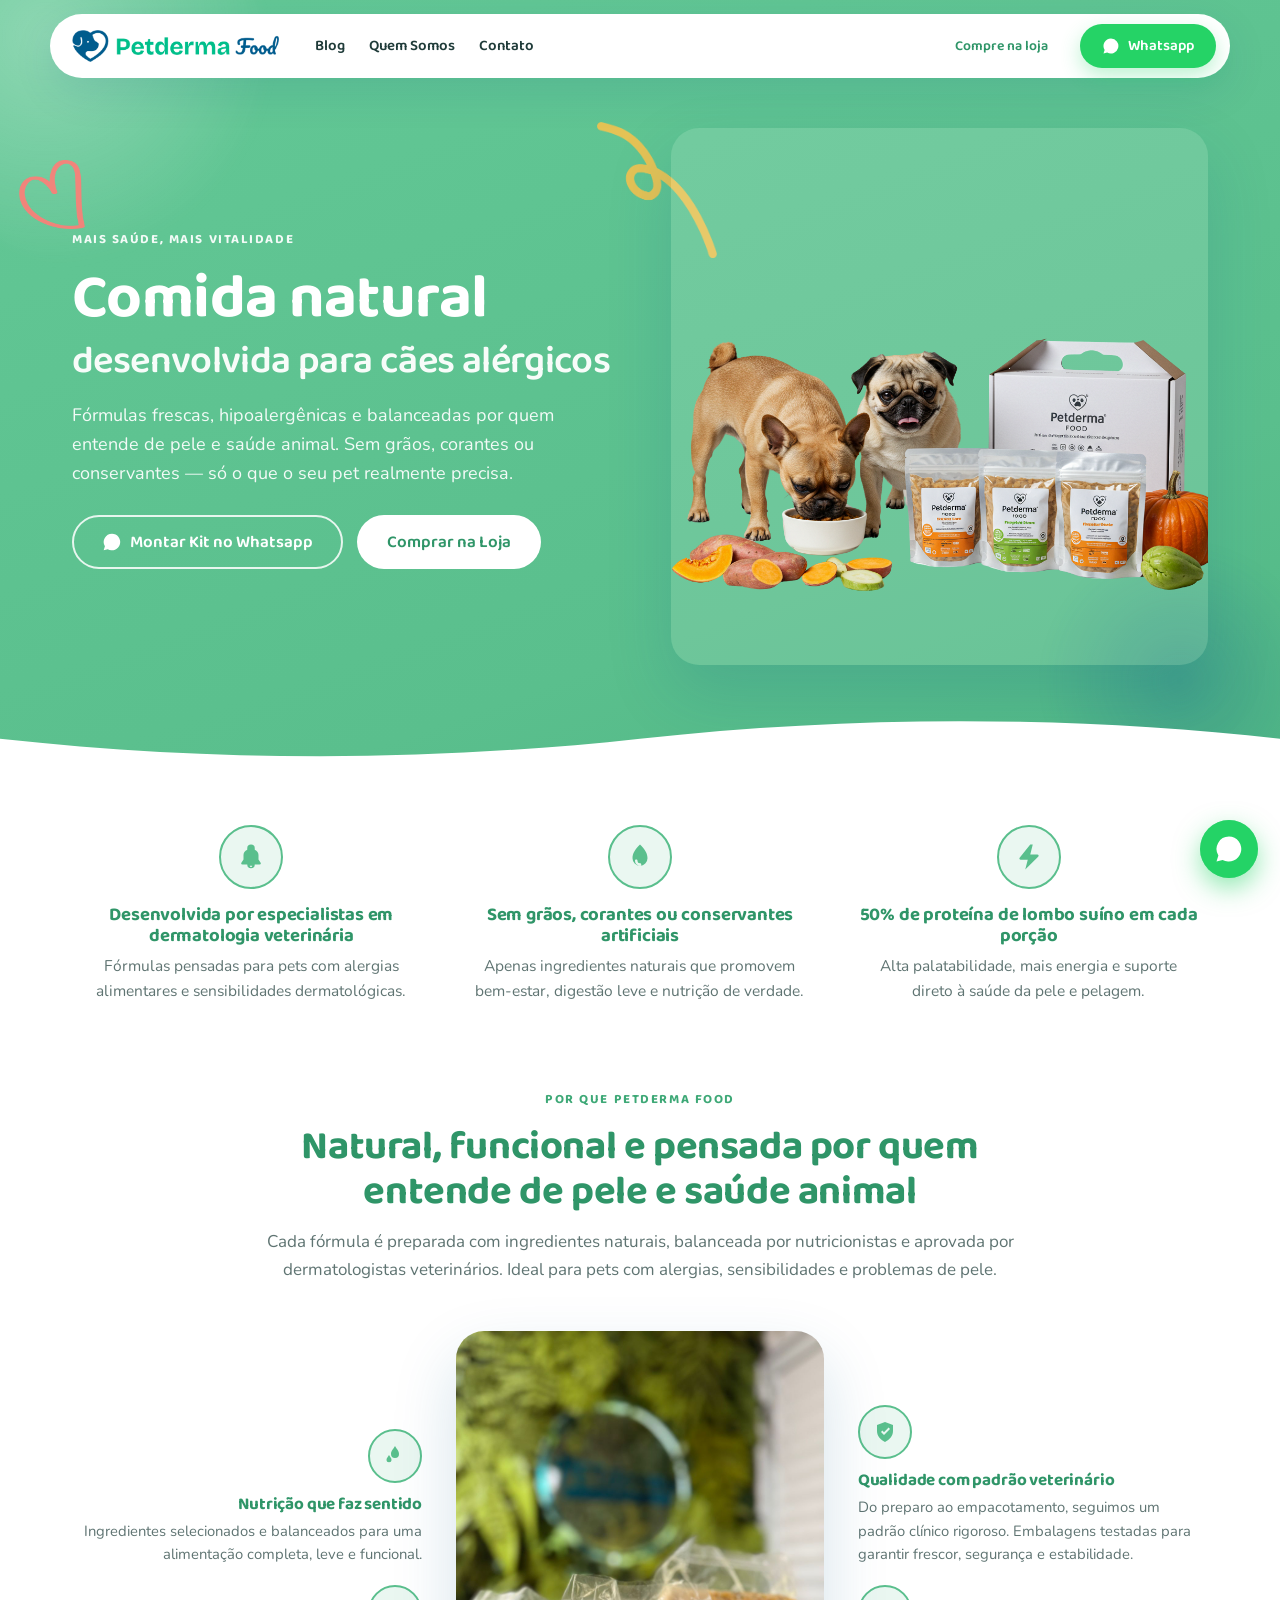
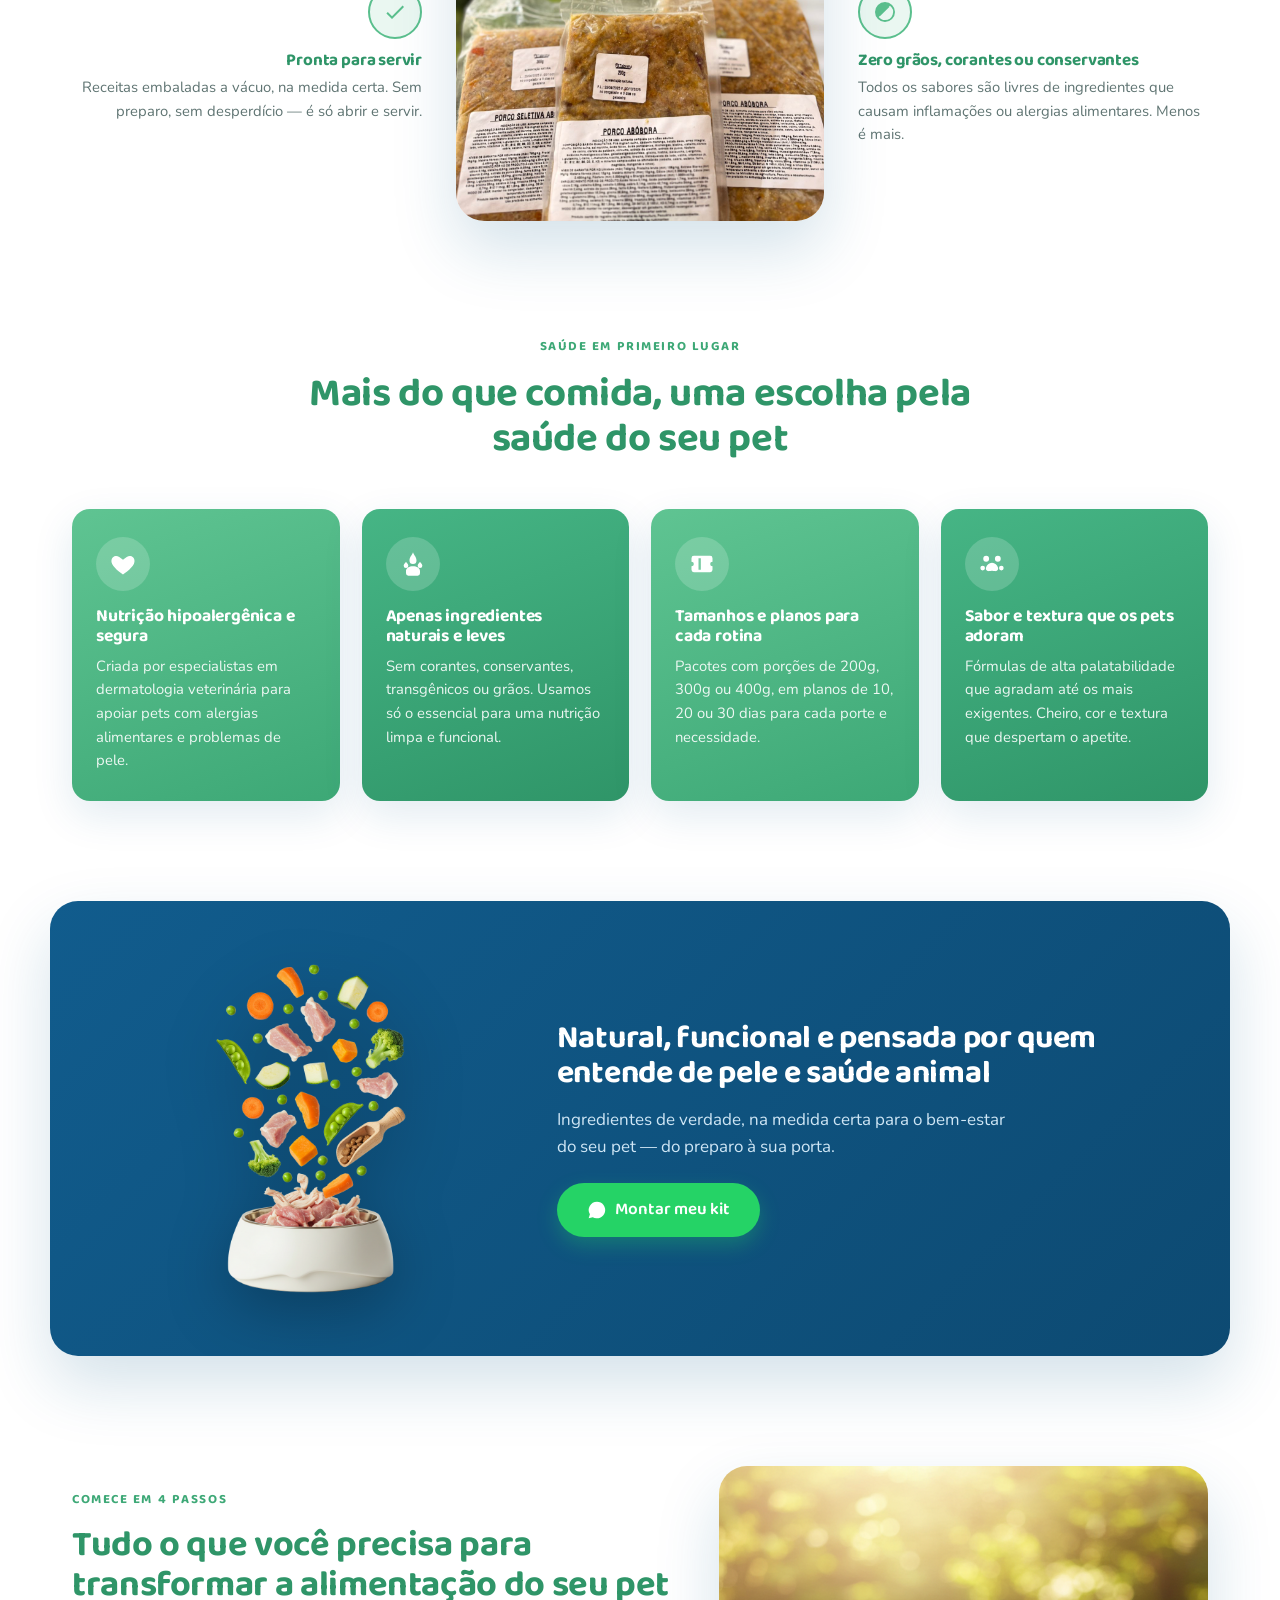
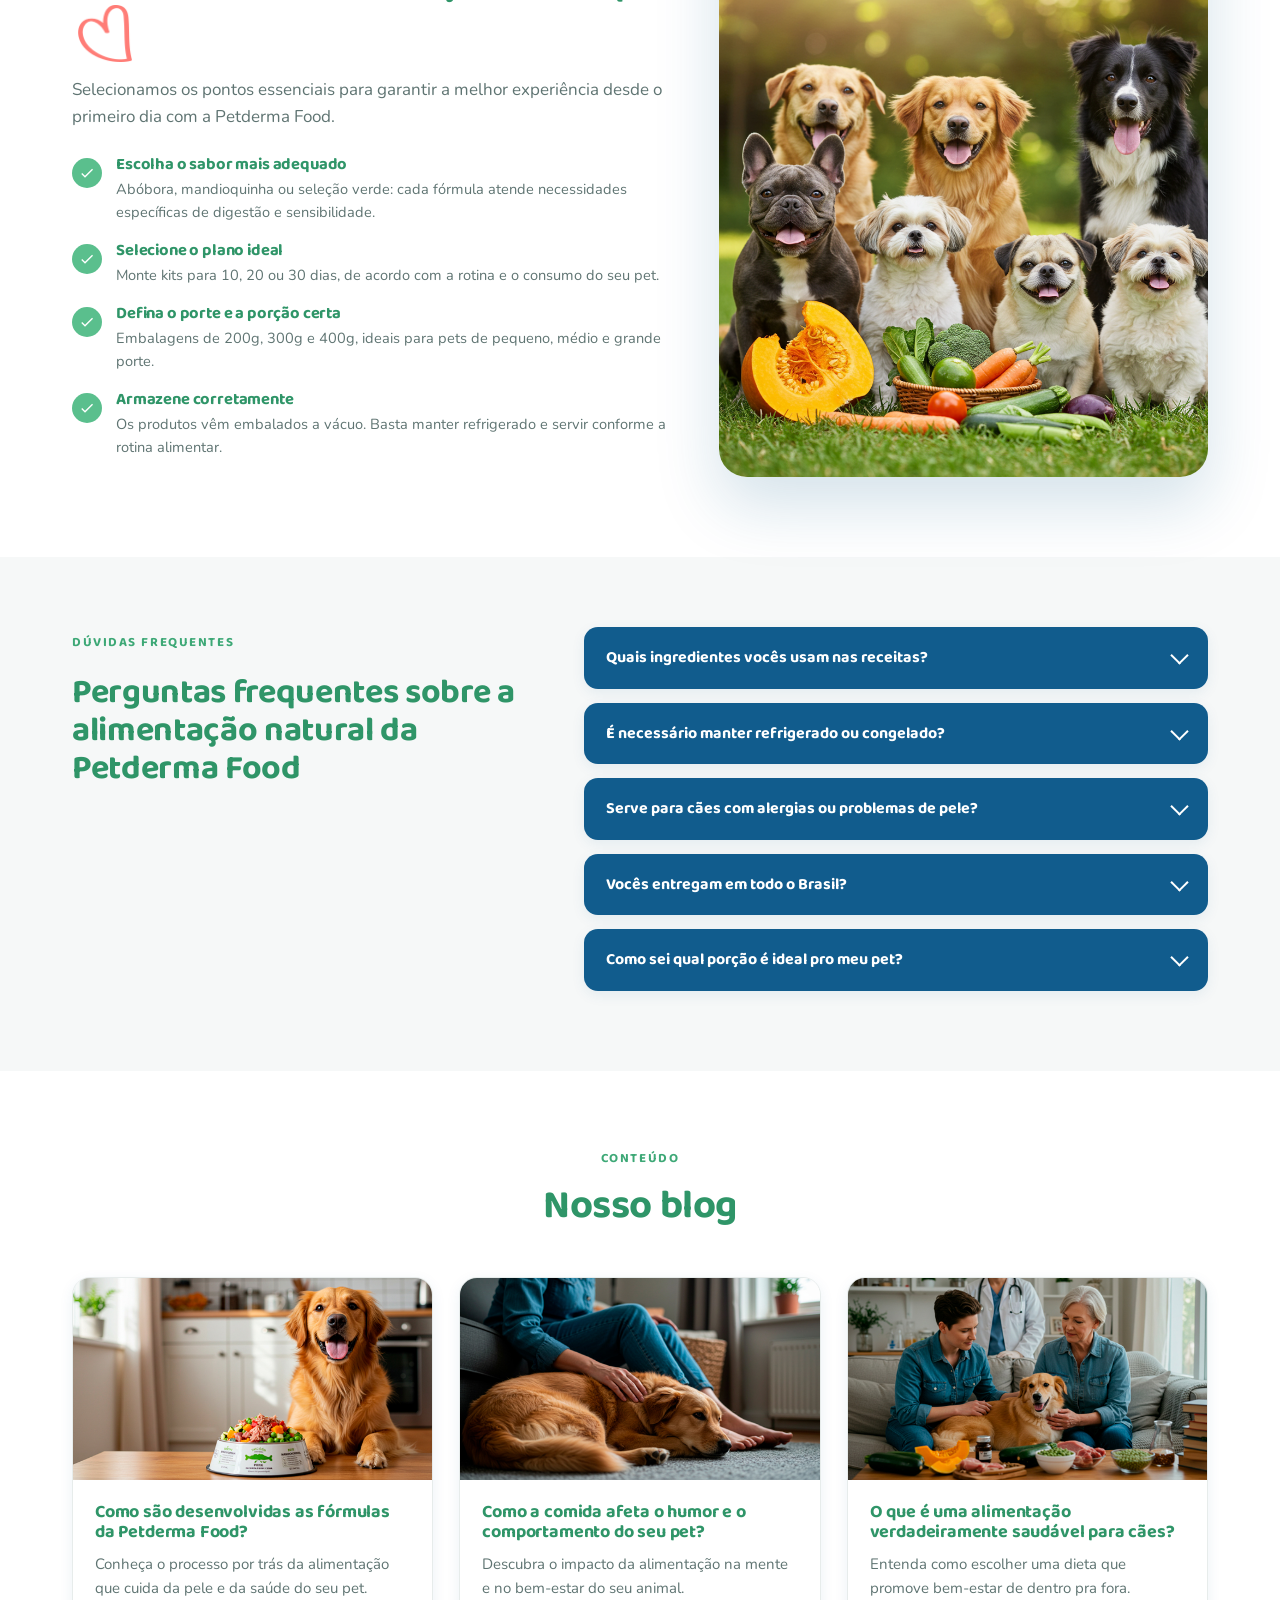
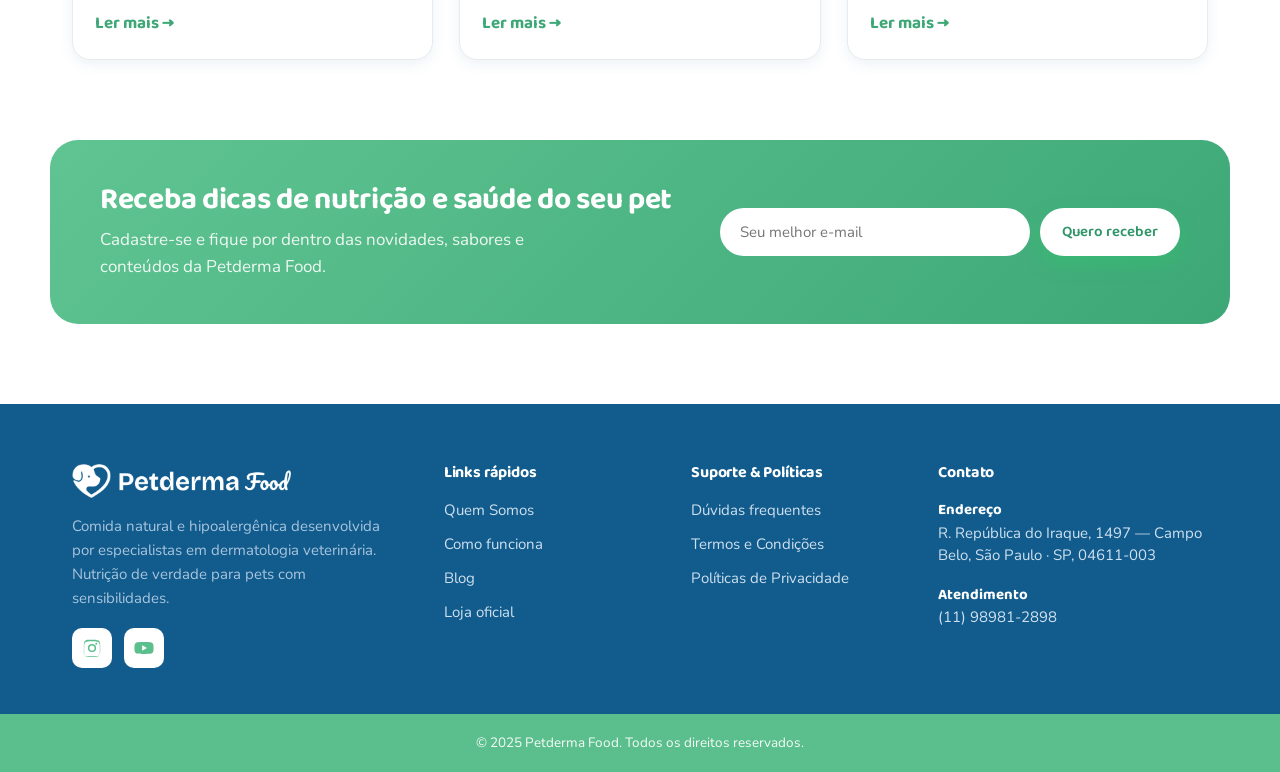
==== commit aa1ef1e9: "feat(motion): mais movimento + corrige gap branco do header - Header agora FIXO (verde do hero vai a" ====
--- a/index.html
+++ b/index.html
@@ -53,15 +53,18 @@
 
 <!-- ===== Hero (fundo verde) ===== -->
 <section class="hero">
+  <span class="hero__blob hero__blob--a" aria-hidden="true"></span>
+  <span class="hero__blob hero__blob--b" aria-hidden="true"></span>
   <img src="assets/img/doodle-noodle.png" class="hero__doodle hero__doodle--1" alt="" aria-hidden="true">
+  <img src="assets/img/doodle-heart.png" class="hero__doodle hero__doodle--2" alt="" aria-hidden="true">
   <div class="container hero__inner">
     <div class="hero__copy">
-      <p class="eyebrow eyebrow--light">Mais saúde, mais vitalidade</p>
-      <h1 class="hero__title">Comida natural
+      <p class="eyebrow eyebrow--light anim" style="--d:.05s">Mais saúde, mais vitalidade</p>
+      <h1 class="hero__title anim" style="--d:.15s">Comida natural
         <span class="hero__title-sub">desenvolvida para cães alérgicos</span>
       </h1>
-      <p class="hero__lead">Fórmulas frescas, hipoalergênicas e balanceadas por quem entende de pele e saúde animal. Sem grãos, corantes ou conservantes — só o que o seu pet realmente precisa.</p>
-      <div class="hero__cta">
+      <p class="hero__lead anim" style="--d:.25s">Fórmulas frescas, hipoalergênicas e balanceadas por quem entende de pele e saúde animal. Sem grãos, corantes ou conservantes — só o que o seu pet realmente precisa.</p>
+      <div class="hero__cta anim" style="--d:.35s">
         <a href="https://api.whatsapp.com/send/?phone=5511989812898&text=Ol%C3%A1%21%20Acessei%20o%20site%20da%20Petderma%20Food%20e%20gostaria%20de%20montar%20o%20kit%20ideal%20para%20meu%20pet." class="btn btn--lg btn--hero-outline" target="_blank" rel="noopener">
           <svg viewBox="0 0 24 24" width="20" height="20" aria-hidden="true"><path fill="currentColor" d="M17.5 14.4c-.3-.2-1.7-.9-2-1-.3-.1-.5-.1-.6.2-.2.3-.7.9-.8 1-.2.2-.3.2-.6.1-.3-.2-1.2-.5-2.3-1.4-.9-.8-1.4-1.7-1.6-2-.2-.3 0-.5.1-.6l.4-.5c.1-.2.2-.3.3-.5.1-.2 0-.4 0-.5 0-.2-.6-1.5-.9-2-.2-.5-.4-.5-.6-.5h-.5c-.2 0-.5.1-.7.3-.2.3-.9.9-.9 2.2s1 2.6 1.1 2.8c.1.2 2 3 4.8 4.2.7.3 1.2.5 1.6.6.7.2 1.3.2 1.8.1.5-.1 1.7-.7 1.9-1.4.2-.7.2-1.2.2-1.4 0-.1-.2-.2-.5-.3zM12 2a10 10 0 0 0-8.5 15.2L2 22l4.9-1.3A10 10 0 1 0 12 2z"/></svg>
           Montar Kit no Whatsapp
@@ -69,10 +72,11 @@
         <a href="https://petdermastore.com.br/" class="btn btn--lg btn--hero-solid" target="_blank" rel="noopener">Comprar na Loja</a>
       </div>
     </div>
-    <div class="hero__media">
+    <div class="hero__media anim" style="--d:.3s">
       <img src="assets/img/kit-box.png" alt="Kit Petderma Food com cães, caixa e sachês de comida natural" width="1024" height="1024">
     </div>
   </div>
+  <svg class="hero__wave" viewBox="0 0 1440 90" preserveAspectRatio="none" aria-hidden="true"><path fill="#ffffff" d="M0 60 C 240 90 480 90 720 60 C 960 30 1200 30 1440 60 L1440 90 L0 90 Z"></path></svg>
 </section>
 
 <!-- ===== Highlights ===== -->
--- a/assets/css/styles.css
+++ b/assets/css/styles.css
@@ -25,7 +25,7 @@
 }
 
 *{box-sizing:border-box}
-html{scroll-behavior:smooth;-webkit-text-size-adjust:100%}
+html{scroll-behavior:smooth;-webkit-text-size-adjust:100%;scroll-padding-top:96px}
 body{margin:0;font-family:var(--font);color:var(--ink);background:var(--bg);
   line-height:1.6;font-size:17px;overflow-x:hidden}
 img{max-width:100%;display:block;height:auto}
@@ -63,10 +63,13 @@
 .section-head__lead{margin-top:14px;color:var(--muted)}
 
 /* ---------- Header (pílula branca flutuante) ---------- */
-.header{position:sticky;top:0;z-index:50;padding:14px 22px}
+.header{position:fixed;top:0;left:0;right:0;z-index:50;padding:14px 22px;
+  transition:padding .3s ease}
+.header.is-scrolled{padding:8px 22px}
 .header__pill{max-width:var(--container);margin-inline:auto;background:#fff;
   border-radius:999px;box-shadow:var(--shadow);display:flex;align-items:center;
-  gap:18px;padding:10px 14px 10px 22px}
+  gap:18px;padding:10px 14px 10px 22px;transition:box-shadow .3s ease}
+.header.is-scrolled .header__pill{box-shadow:0 8px 30px rgba(17,92,141,.16)}
 .header__logo img{height:32px;width:auto}
 .nav{display:flex;gap:24px;margin-left:18px;font-family:var(--display);font-weight:600;font-size:15px}
 .nav a{color:var(--ink);position:relative;padding:4px 0}
@@ -78,26 +81,53 @@
 .nav-toggle span{width:24px;height:2.5px;background:var(--green-deep);border-radius:2px;transition:.25s}
 
 /* ---------- Hero (fundo verde) ---------- */
-.hero{position:relative;margin-top:-78px;padding:120px 0 70px;overflow:hidden;
-  background:linear-gradient(160deg,#63c896 0%,var(--green) 45%,var(--green-dark) 100%)}
-.hero__inner{display:grid;grid-template-columns:1.02fr .98fr;gap:40px;align-items:center}
+.hero{position:relative;padding:128px 0 96px;overflow:hidden;
+  background:linear-gradient(160deg,#63c896 0%,var(--green) 45%,var(--green-dark) 100%);
+  background-size:160% 160%;animation:gradShift 14s ease-in-out infinite}
+@keyframes gradShift{0%,100%{background-position:0% 50%}50%{background-position:100% 50%}}
+.hero__inner{position:relative;z-index:2;display:grid;grid-template-columns:1.02fr .98fr;gap:40px;align-items:center}
 .hero__copy{color:#fff}
 .hero__title{font-size:clamp(36px,5.6vw,62px);color:#fff;text-transform:none}
 .hero__title-sub{display:block;font-size:.62em;font-weight:600;margin-top:6px;color:rgba(255,255,255,.95)}
 .hero__lead{margin-top:18px;font-size:18px;color:rgba(255,255,255,.92);max-width:520px}
 .hero__cta{display:flex;gap:14px;margin-top:28px;flex-wrap:wrap}
 .hero__media{position:relative}
-.hero__media img{border-radius:var(--radius-lg);box-shadow:var(--shadow-lg);transform:rotate(-1deg);background:rgba(255,255,255,.12)}
+.hero__media img{border-radius:var(--radius-lg);box-shadow:var(--shadow-lg);
+  background:rgba(255,255,255,.12);animation:heroFloat 6s ease-in-out infinite}
+@keyframes heroFloat{0%,100%{transform:rotate(-1deg) translateY(0)}50%{transform:rotate(-1deg) translateY(-14px)}}
+/* blobs decorativos no fundo */
+.hero__blob{position:absolute;border-radius:50%;filter:blur(6px);z-index:0;pointer-events:none;
+  background:radial-gradient(circle at 35% 35%,rgba(255,255,255,.28),transparent 70%)}
+.hero__blob--a{width:360px;height:360px;top:-90px;left:-80px;animation:blobA 16s ease-in-out infinite}
+.hero__blob--b{width:280px;height:280px;bottom:-60px;right:-40px;
+  background:radial-gradient(circle at 50% 50%,rgba(17,92,141,.25),transparent 70%);
+  animation:blobB 18s ease-in-out infinite}
+@keyframes blobA{50%{transform:translate(40px,30px) scale(1.1)}}
+@keyframes blobB{50%{transform:translate(-30px,-20px) scale(1.12)}}
 .hero__doodle{position:absolute;z-index:1;pointer-events:none;opacity:.9}
-.hero__doodle--1{width:120px;top:14%;right:44%;animation:float 6s ease-in-out infinite}
+.hero__doodle--1{width:120px;top:16%;right:44%;animation:float 6s ease-in-out infinite}
+.hero__doodle--2{width:66px;top:21%;left:1.5%;animation:float 7.5s ease-in-out infinite reverse}
 @keyframes float{50%{transform:translateY(-14px)}}
+/* divisória curva hero -> seção branca */
+.hero__wave{position:absolute;left:0;right:0;bottom:-1px;width:100%;height:70px;z-index:3;display:block}
+
+/* ---------- Entrada / reveal genérico ---------- */
+@keyframes fadeUp{from{opacity:0;transform:translateY(26px)}to{opacity:1;transform:none}}
+.anim{opacity:0;animation:fadeUp .7s cubic-bezier(.22,1,.36,1) var(--d,0s) forwards}
+@media(prefers-reduced-motion:reduce){
+  .anim{opacity:1;animation:none}
+  .hero,.hero__media img,.hero__blob,.hero__doodle,.fab-whats::before{animation:none!important}
+}
 
 /* ---------- Highlights ---------- */
 .highlights{padding:64px 0 10px}
 .highlights__grid{display:grid;grid-template-columns:repeat(3,1fr);gap:30px}
 .highlight{text-align:center;padding:0 10px}
 .highlight__icon{width:64px;height:64px;border-radius:50%;display:grid;place-items:center;
-  margin:0 auto 16px;color:var(--green);border:2px solid var(--green);background:var(--green-soft)}
+  margin:0 auto 16px;color:var(--green);border:2px solid var(--green);background:var(--green-soft);
+  transition:transform .35s cubic-bezier(.22,1,.36,1),background .3s,color .3s}
+.highlight:hover .highlight__icon{transform:translateY(-6px) scale(1.08) rotate(-6deg);
+  background:var(--green);color:#fff}
 .highlight h3{font-size:18.5px;margin-bottom:8px;color:var(--green-deep)}
 .highlight p{color:var(--muted);font-size:15.5px}
 
@@ -124,9 +154,11 @@
 .value-card{background:linear-gradient(160deg,#5fc492,var(--green-dark));color:#fff;
   border-radius:var(--radius);padding:28px 24px;box-shadow:var(--shadow);transition:.2s}
 .value-card:nth-child(even){background:linear-gradient(160deg,#46b585,var(--green-deep))}
-.value-card:hover{transform:translateY(-6px)}
+.value-card{transition:transform .35s cubic-bezier(.22,1,.36,1),box-shadow .3s}
+.value-card:hover{transform:translateY(-10px) rotate(-1.2deg);box-shadow:var(--shadow-lg)}
 .value-card__icon{width:54px;height:54px;border-radius:50%;display:grid;place-items:center;
-  background:rgba(255,255,255,.18);color:#fff;margin-bottom:16px}
+  background:rgba(255,255,255,.18);color:#fff;margin-bottom:16px;transition:transform .4s}
+.value-card:hover .value-card__icon{transform:scale(1.12) rotate(8deg)}
 .value-card h3{color:#fff;font-size:17.5px;margin-bottom:8px}
 .value-card p{color:rgba(255,255,255,.9);font-size:14.8px}
 
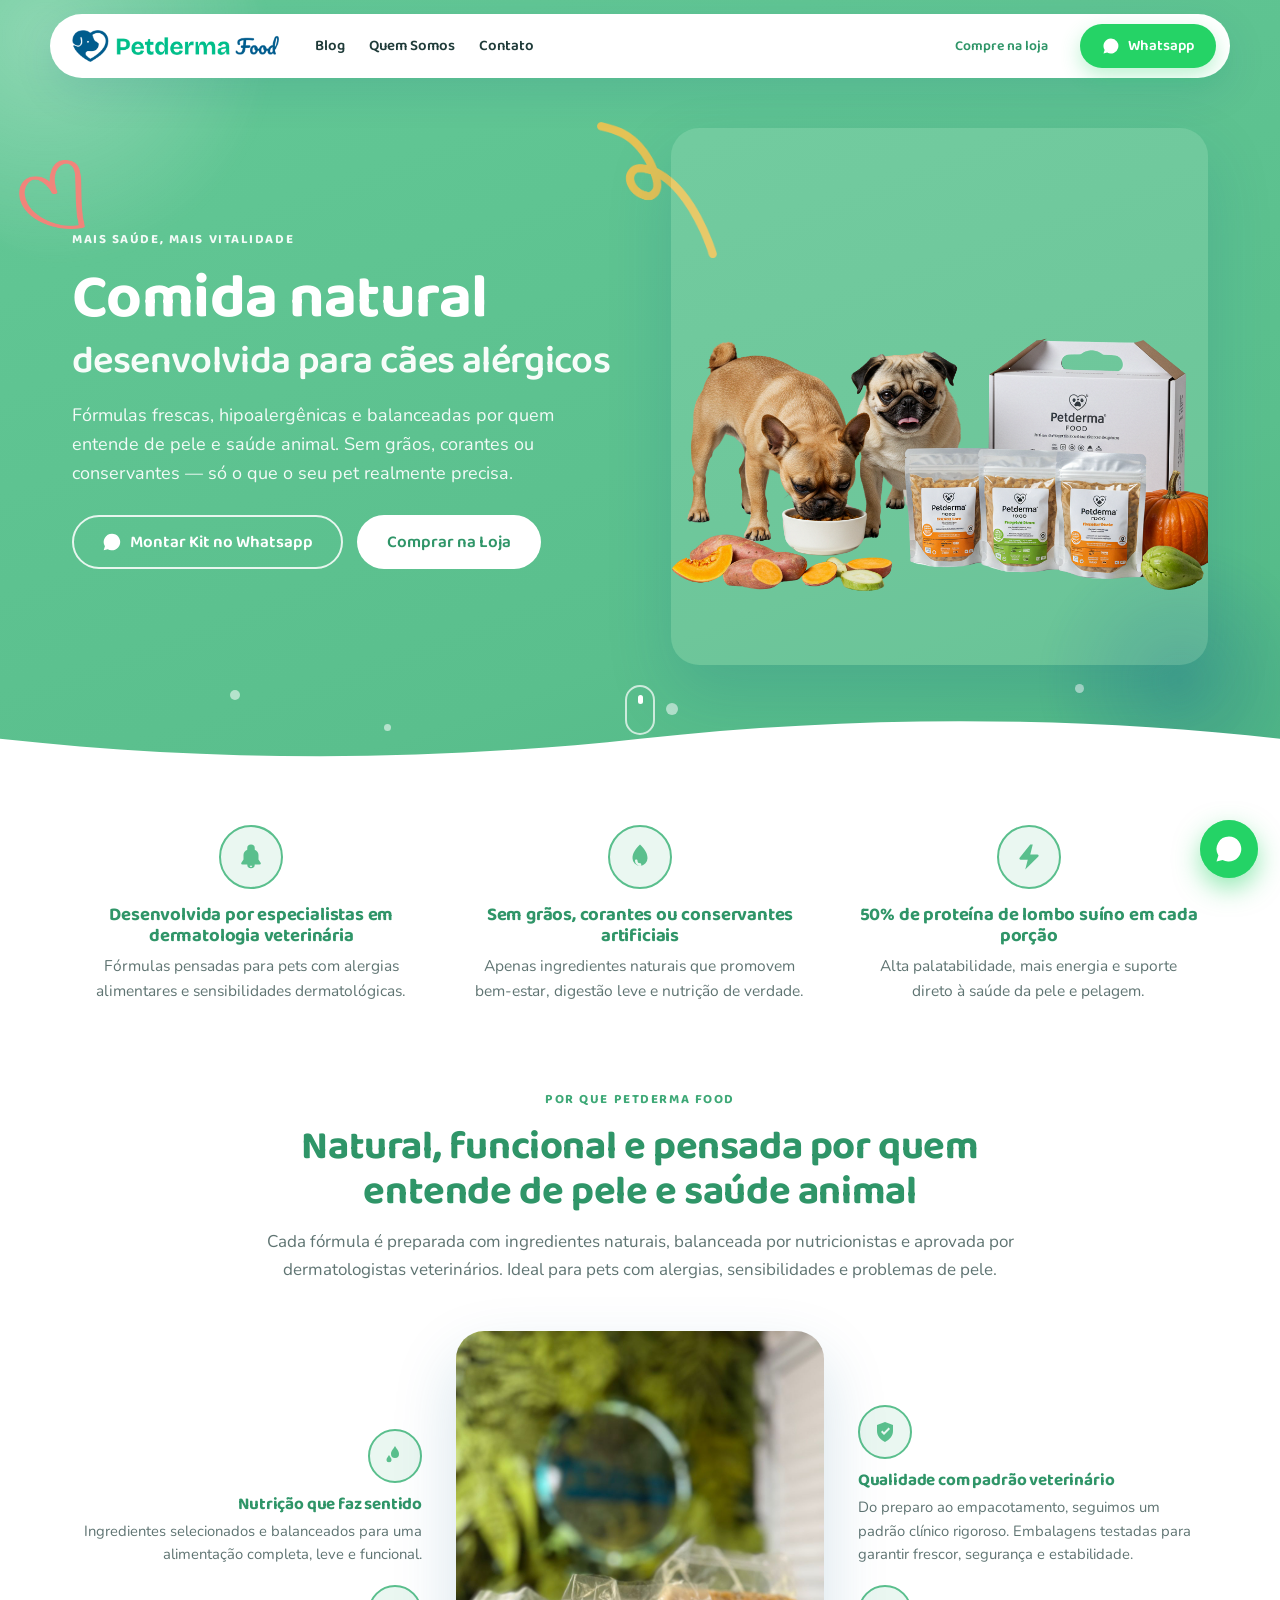
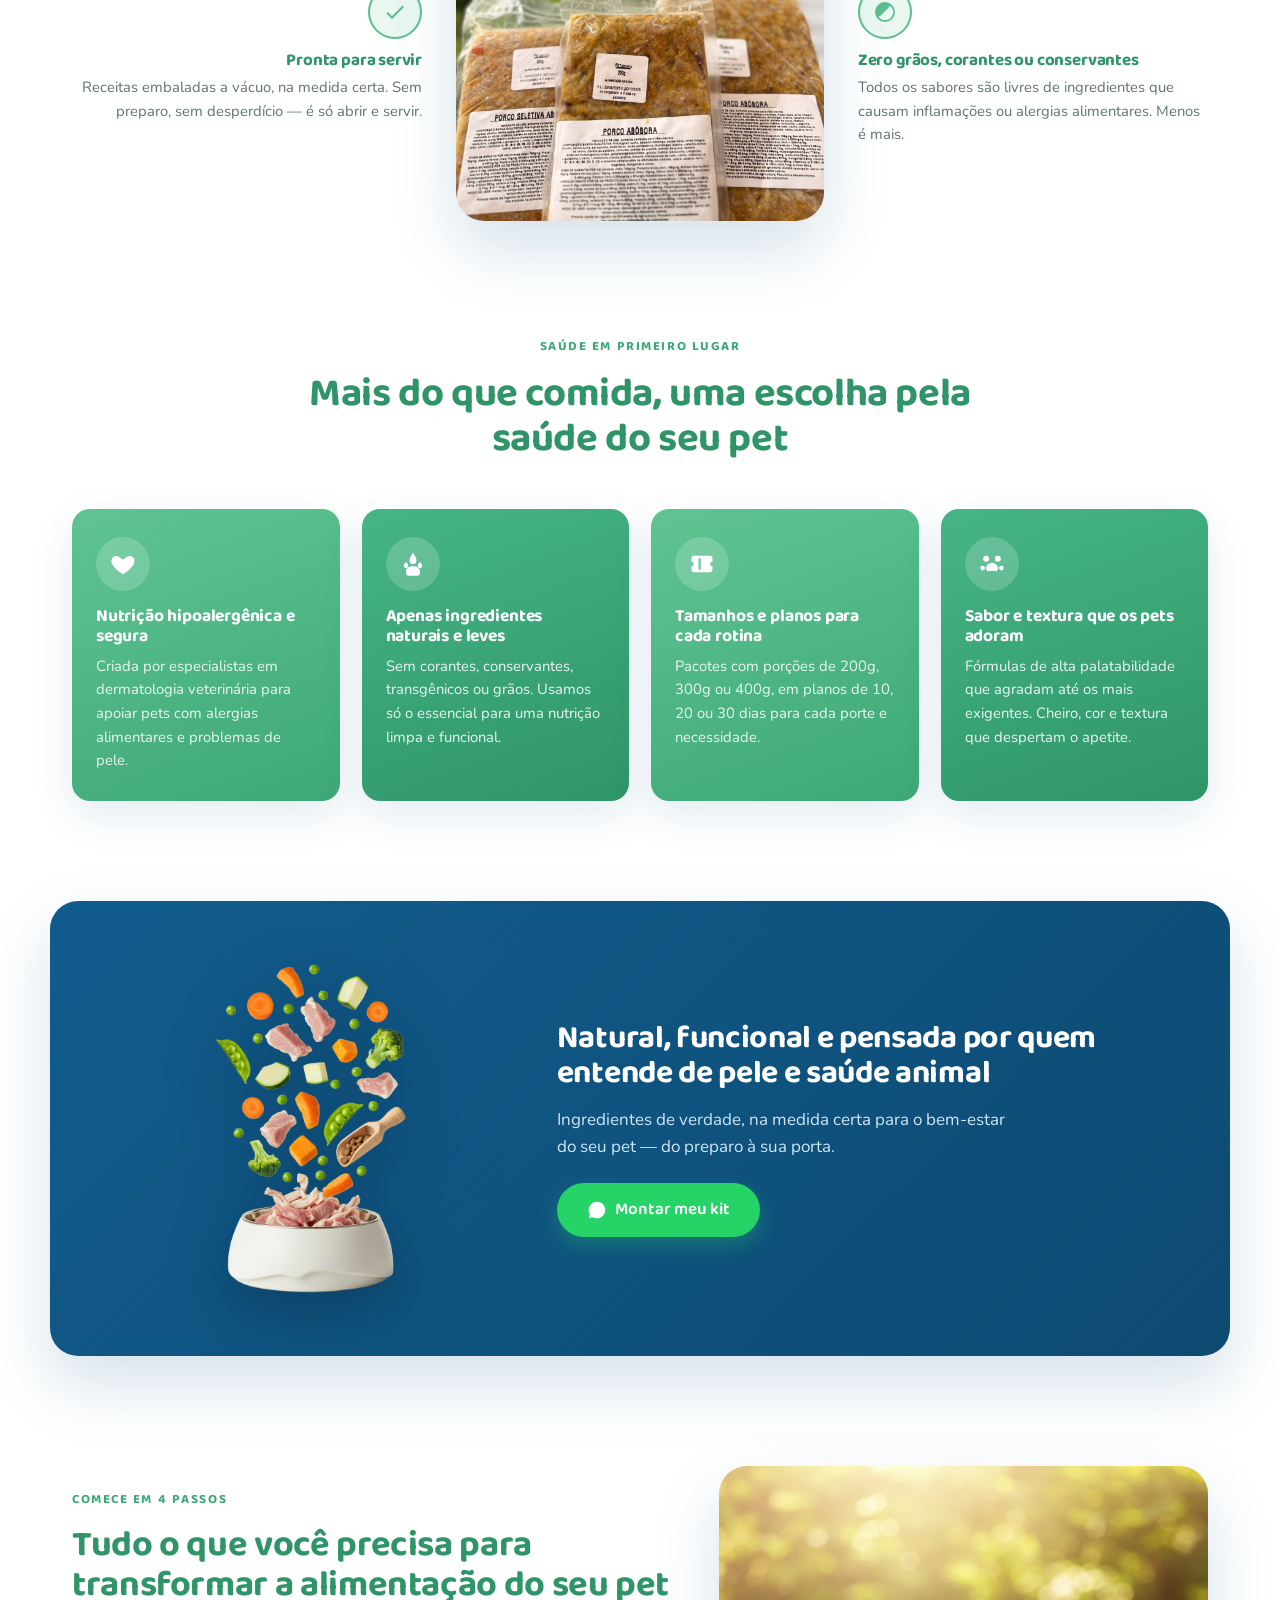
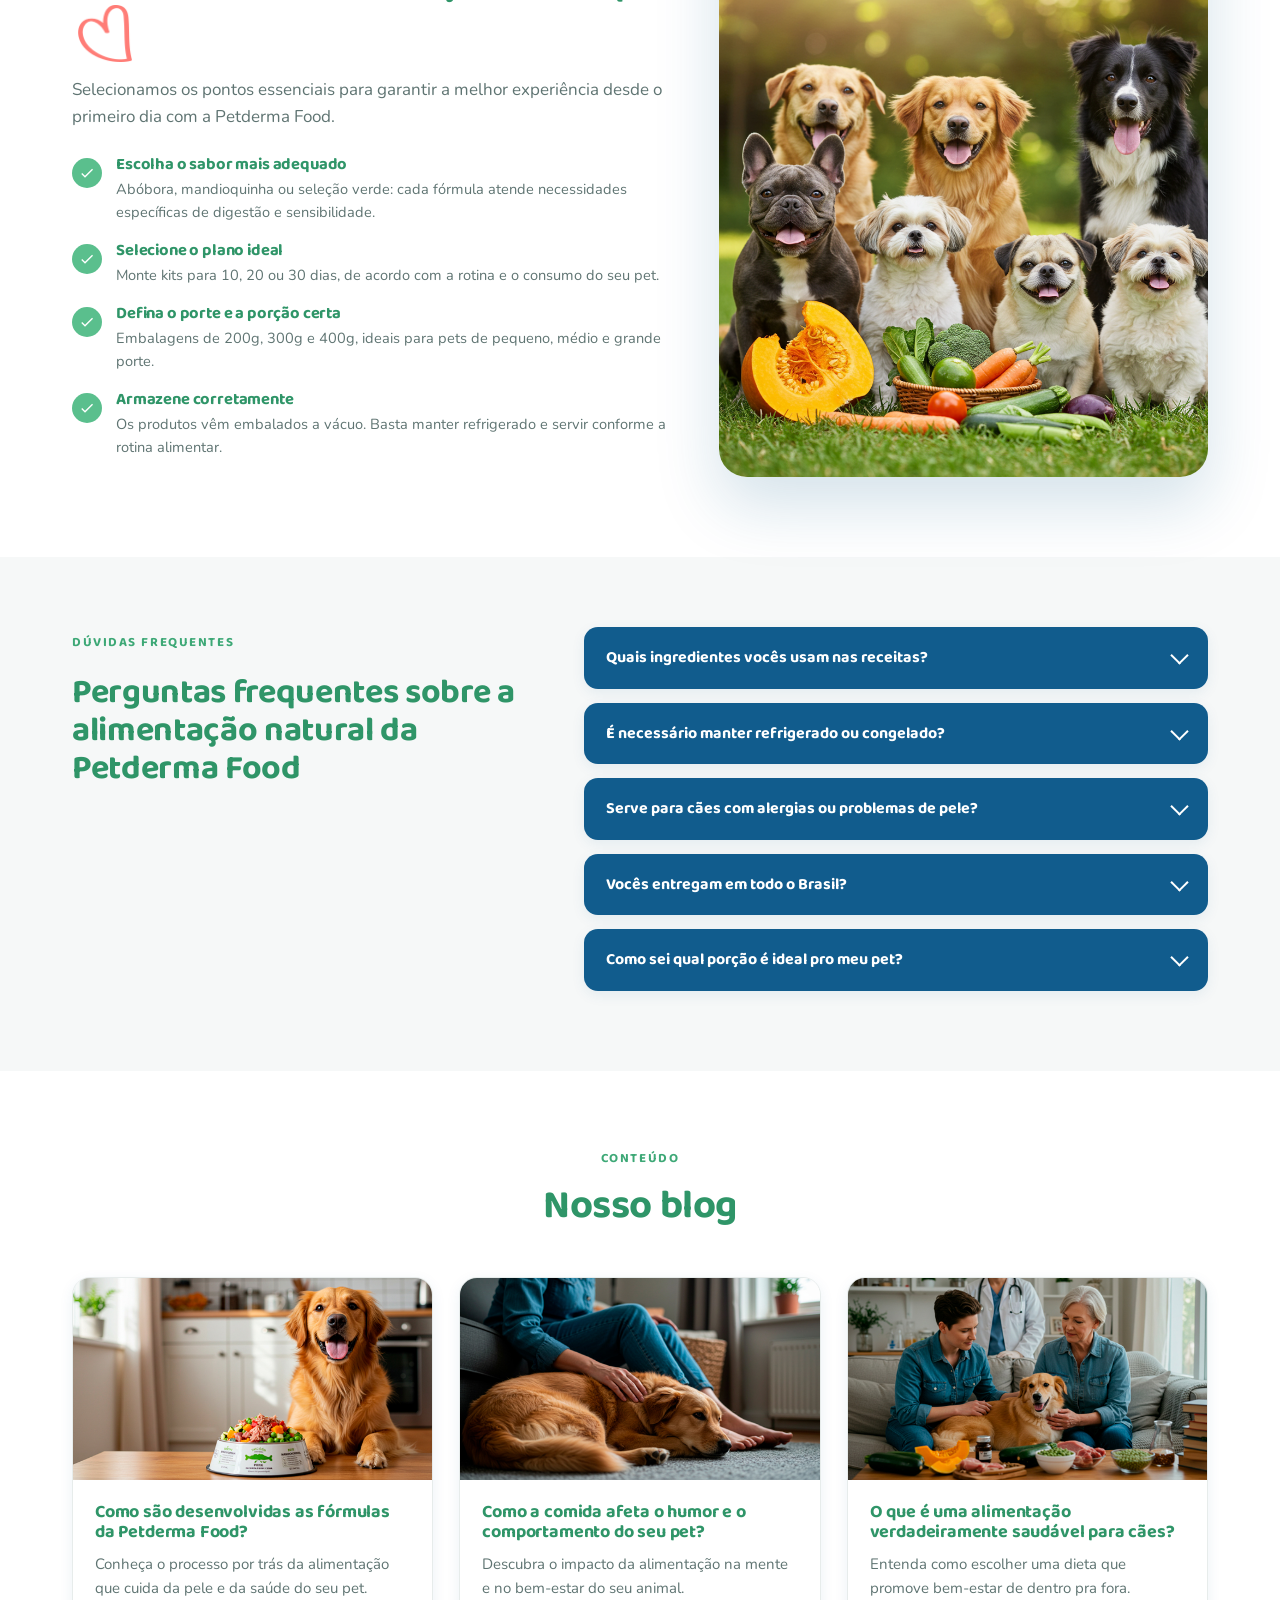
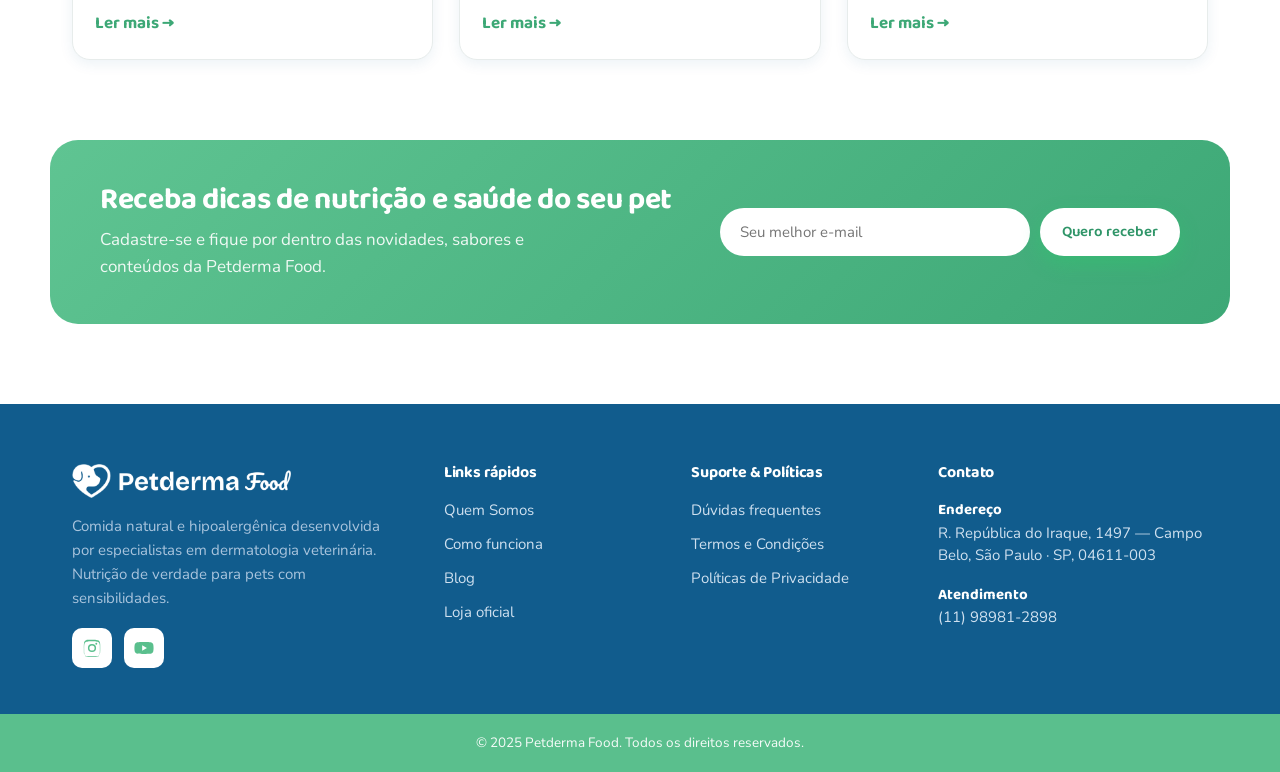
==== commit 5728d10e: "feat(motion): movimento mais obvio + nao mata tudo no reduce-motion - reduce-motion agora desliga so" ====
--- a/index.html
+++ b/index.html
@@ -76,6 +76,12 @@
       <img src="assets/img/kit-box.png" alt="Kit Petderma Food com cães, caixa e sachês de comida natural" width="1024" height="1024">
     </div>
   </div>
+  <span class="hero__spark" style="left:18%;bottom:8%;width:10px;height:10px;animation-duration:7s;animation-delay:0s" aria-hidden="true"></span>
+  <span class="hero__spark" style="left:30%;bottom:4%;width:7px;height:7px;animation-duration:9s;animation-delay:1.2s" aria-hidden="true"></span>
+  <span class="hero__spark" style="left:52%;bottom:6%;width:12px;height:12px;animation-duration:8s;animation-delay:2.4s" aria-hidden="true"></span>
+  <span class="hero__spark" style="left:68%;bottom:3%;width:6px;height:6px;animation-duration:10s;animation-delay:.6s" aria-hidden="true"></span>
+  <span class="hero__spark" style="left:84%;bottom:9%;width:9px;height:9px;animation-duration:7.5s;animation-delay:3s" aria-hidden="true"></span>
+  <a class="hero__scroll" href="#beneficios" aria-label="Rolar para baixo"></a>
   <svg class="hero__wave" viewBox="0 0 1440 90" preserveAspectRatio="none" aria-hidden="true"><path fill="#ffffff" d="M0 60 C 240 90 480 90 720 60 C 960 30 1200 30 1440 60 L1440 90 L0 90 Z"></path></svg>
 </section>
 
--- a/assets/css/styles.css
+++ b/assets/css/styles.css
@@ -93,8 +93,8 @@
 .hero__cta{display:flex;gap:14px;margin-top:28px;flex-wrap:wrap}
 .hero__media{position:relative}
 .hero__media img{border-radius:var(--radius-lg);box-shadow:var(--shadow-lg);
-  background:rgba(255,255,255,.12);animation:heroFloat 6s ease-in-out infinite}
-@keyframes heroFloat{0%,100%{transform:rotate(-1deg) translateY(0)}50%{transform:rotate(-1deg) translateY(-14px)}}
+  background:rgba(255,255,255,.12);animation:heroFloat 5s ease-in-out infinite}
+@keyframes heroFloat{0%{transform:rotate(-1.5deg) translateY(0)}50%{transform:rotate(1deg) translateY(-22px)}100%{transform:rotate(-1.5deg) translateY(0)}}
 /* blobs decorativos no fundo */
 .hero__blob{position:absolute;border-radius:50%;filter:blur(6px);z-index:0;pointer-events:none;
   background:radial-gradient(circle at 35% 35%,rgba(255,255,255,.28),transparent 70%)}
@@ -114,9 +114,35 @@
 /* ---------- Entrada / reveal genérico ---------- */
 @keyframes fadeUp{from{opacity:0;transform:translateY(26px)}to{opacity:1;transform:none}}
 .anim{opacity:0;animation:fadeUp .7s cubic-bezier(.22,1,.36,1) var(--d,0s) forwards}
+/* segurança: se a animação não rodar, o conteúdo aparece mesmo assim */
+.is-loaded .anim{opacity:1}
+
+/* indicador de rolagem (bouncing) */
+.hero__scroll{position:absolute;left:50%;bottom:26px;transform:translateX(-50%);z-index:4;
+  width:30px;height:50px;border:2.5px solid rgba(255,255,255,.7);border-radius:16px;display:grid;justify-items:center}
+.hero__scroll::before{content:"";width:5px;height:9px;border-radius:3px;background:#fff;margin-top:8px;
+  animation:scrollDot 1.6s ease-in-out infinite}
+@keyframes scrollDot{0%{opacity:0;transform:translateY(-4px)}40%{opacity:1}80%{opacity:0;transform:translateY(14px)}}
+
+/* partículas flutuantes no hero */
+.hero__spark{position:absolute;z-index:1;border-radius:50%;background:rgba(255,255,255,.55);
+  pointer-events:none;animation:rise linear infinite}
+@keyframes rise{0%{transform:translateY(20px) scale(.6);opacity:0}
+  15%{opacity:.8}85%{opacity:.8}100%{transform:translateY(-220px) scale(1);opacity:0}}
+
+/* brilho deslizante nos botões */
+.btn--whats,.btn--hero-solid,.btn--hero-outline{position:relative;overflow:hidden}
+.btn--whats::after,.btn--hero-solid::after{content:"";position:absolute;top:0;left:-120%;width:60%;height:100%;
+  background:linear-gradient(100deg,transparent,rgba(255,255,255,.5),transparent);
+  transform:skewX(-20deg);animation:shine 3.6s ease-in-out infinite}
+@keyframes shine{0%,60%{left:-120%}100%{left:160%}}
+
+/* respeita usuários com "reduzir movimento": desliga só os loops, mantém entradas e hovers */
 @media(prefers-reduced-motion:reduce){
   .anim{opacity:1;animation:none}
-  .hero,.hero__media img,.hero__blob,.hero__doodle,.fab-whats::before{animation:none!important}
+  .hero,.hero__media img,.hero__blob,.hero__doodle,.hero__spark,.hero__scroll::before,
+  .btn--whats::after,.btn--hero-solid::after,.fab-whats::before{animation:none!important}
+  .hero__spark,.hero__scroll{display:none}
 }
 
 /* ---------- Highlights ---------- */
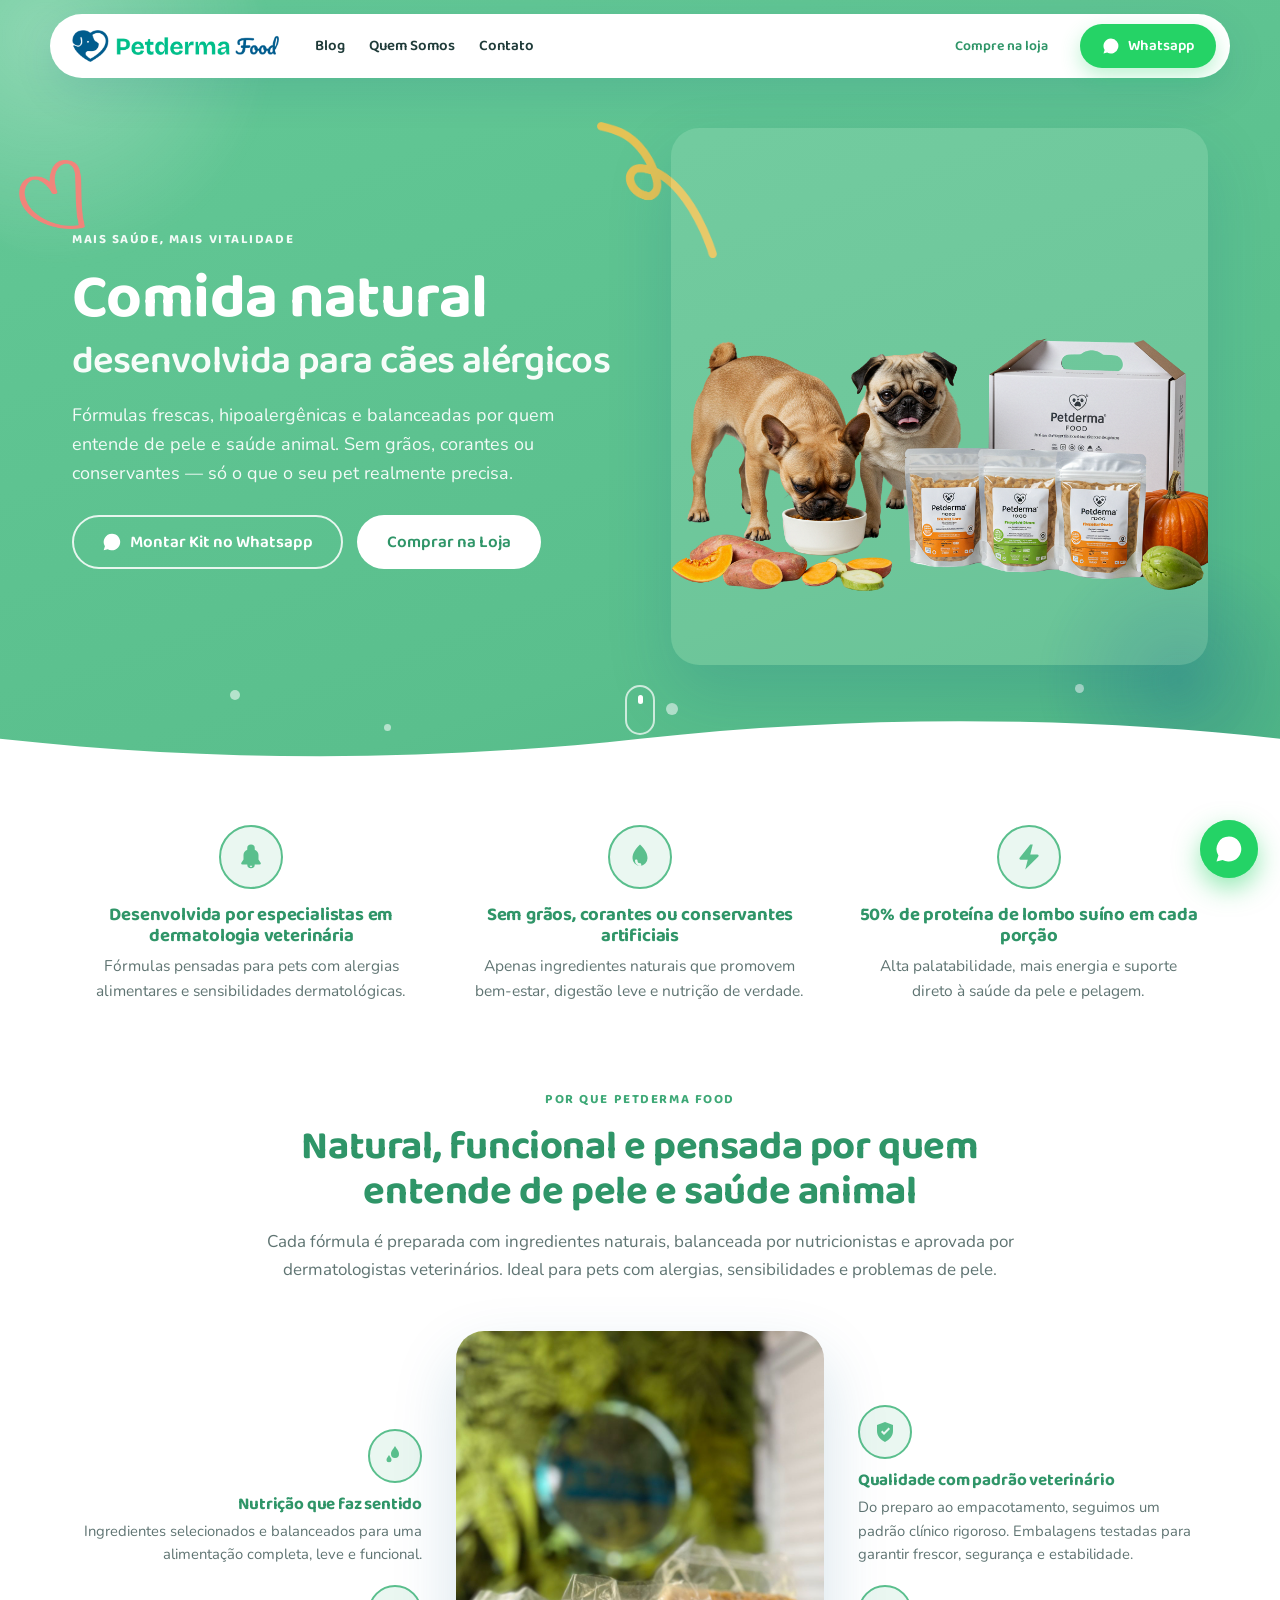
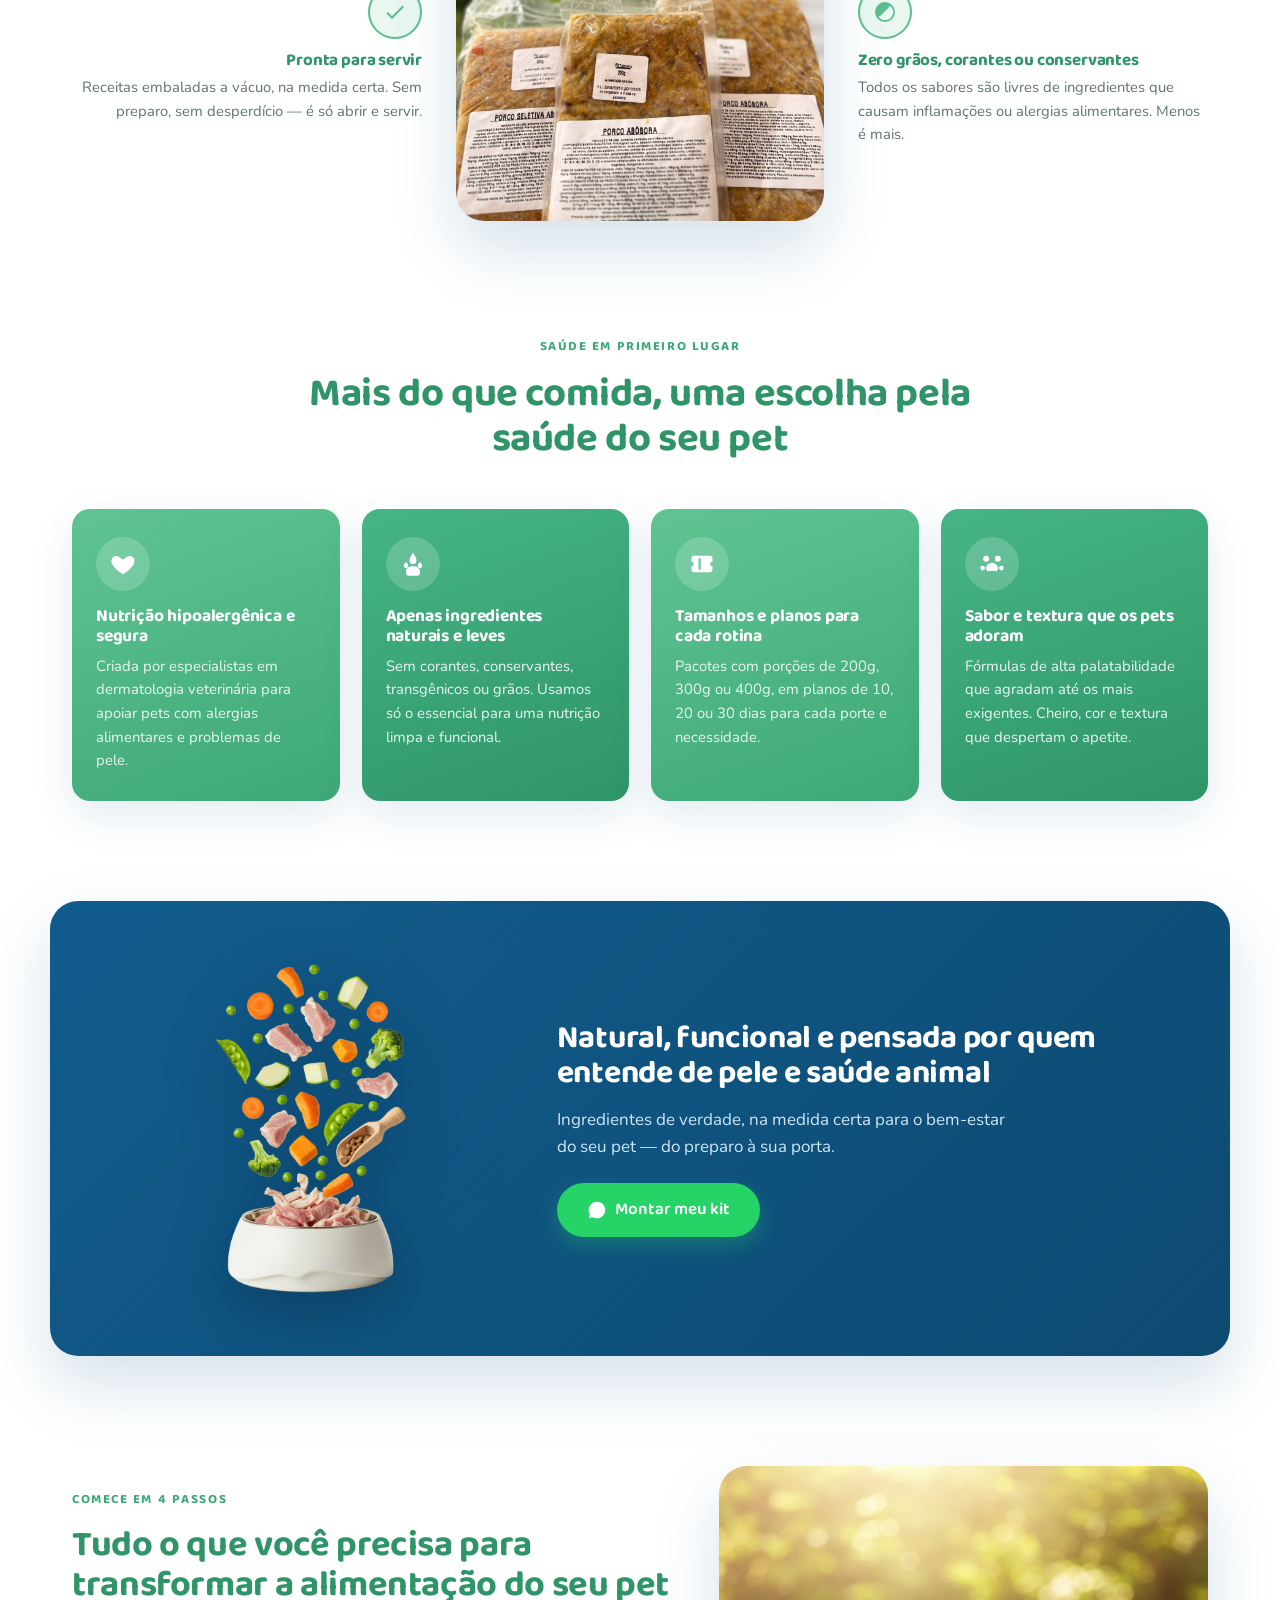
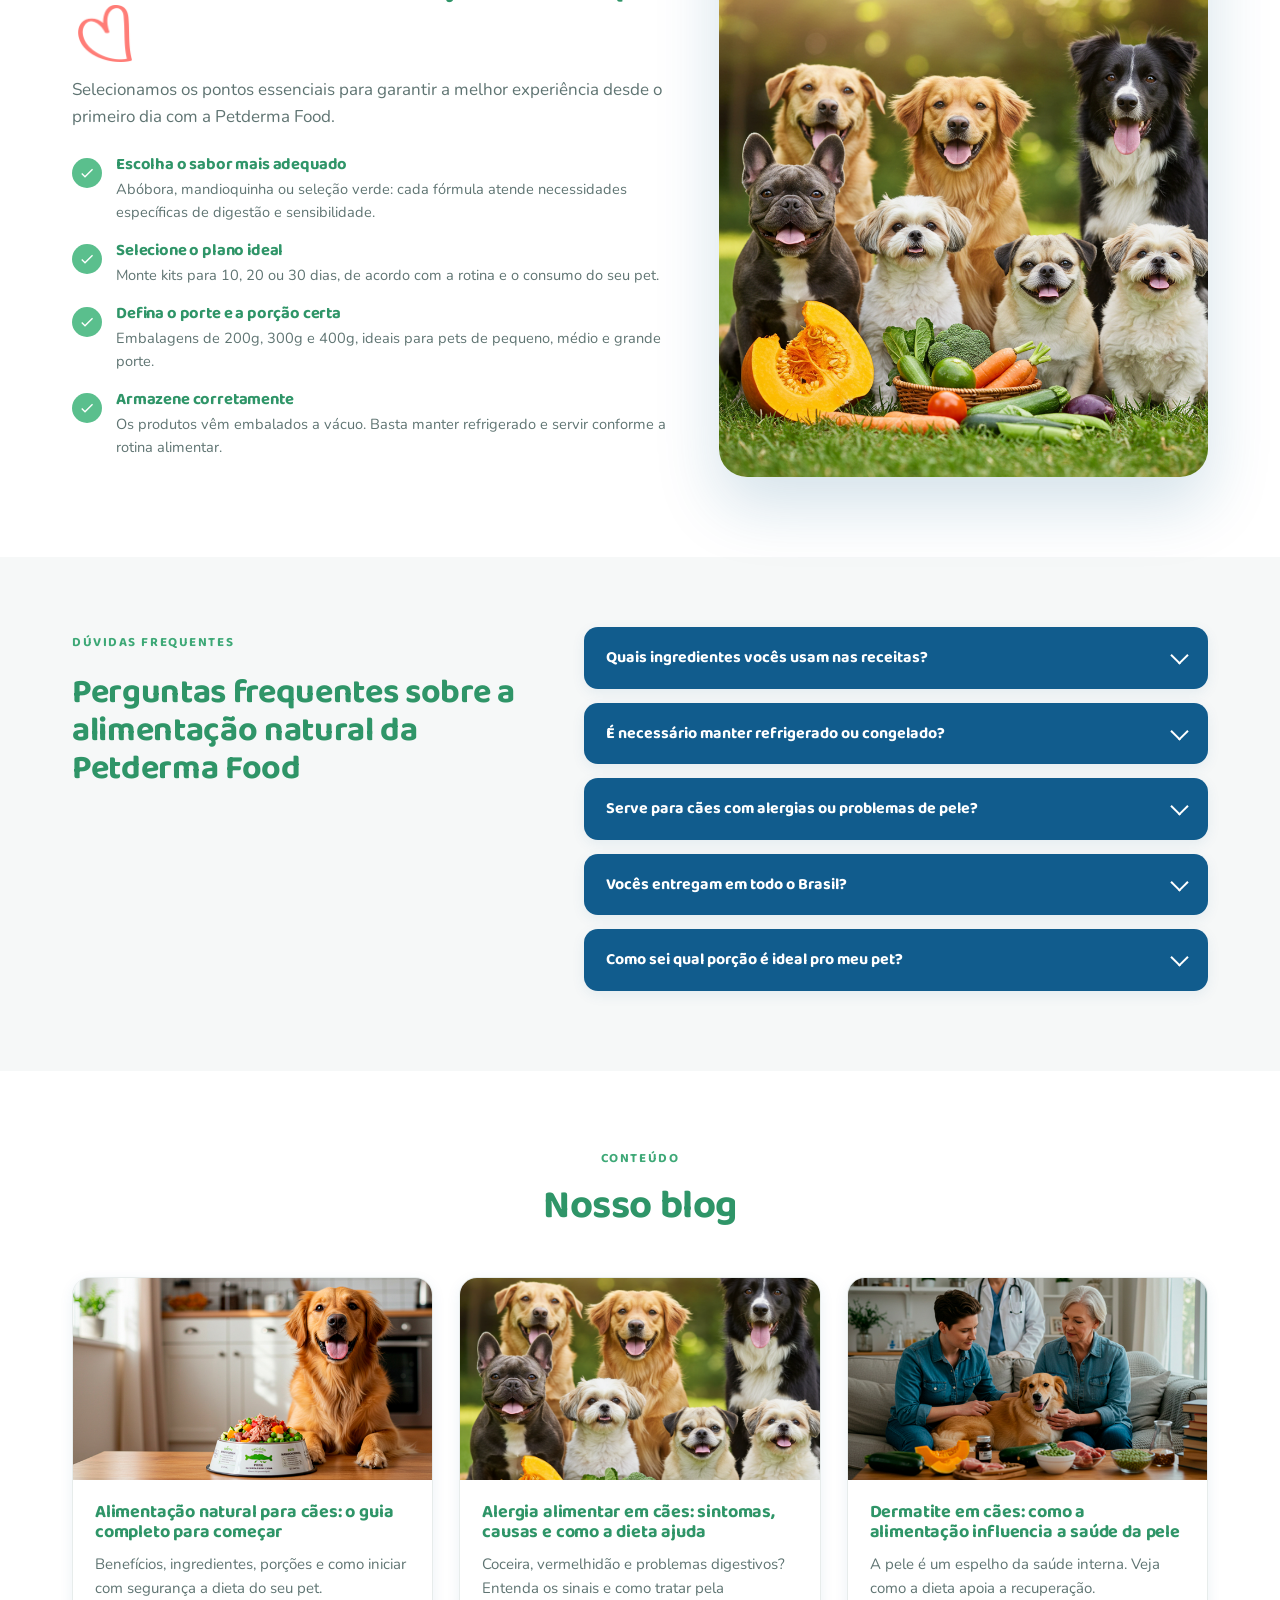
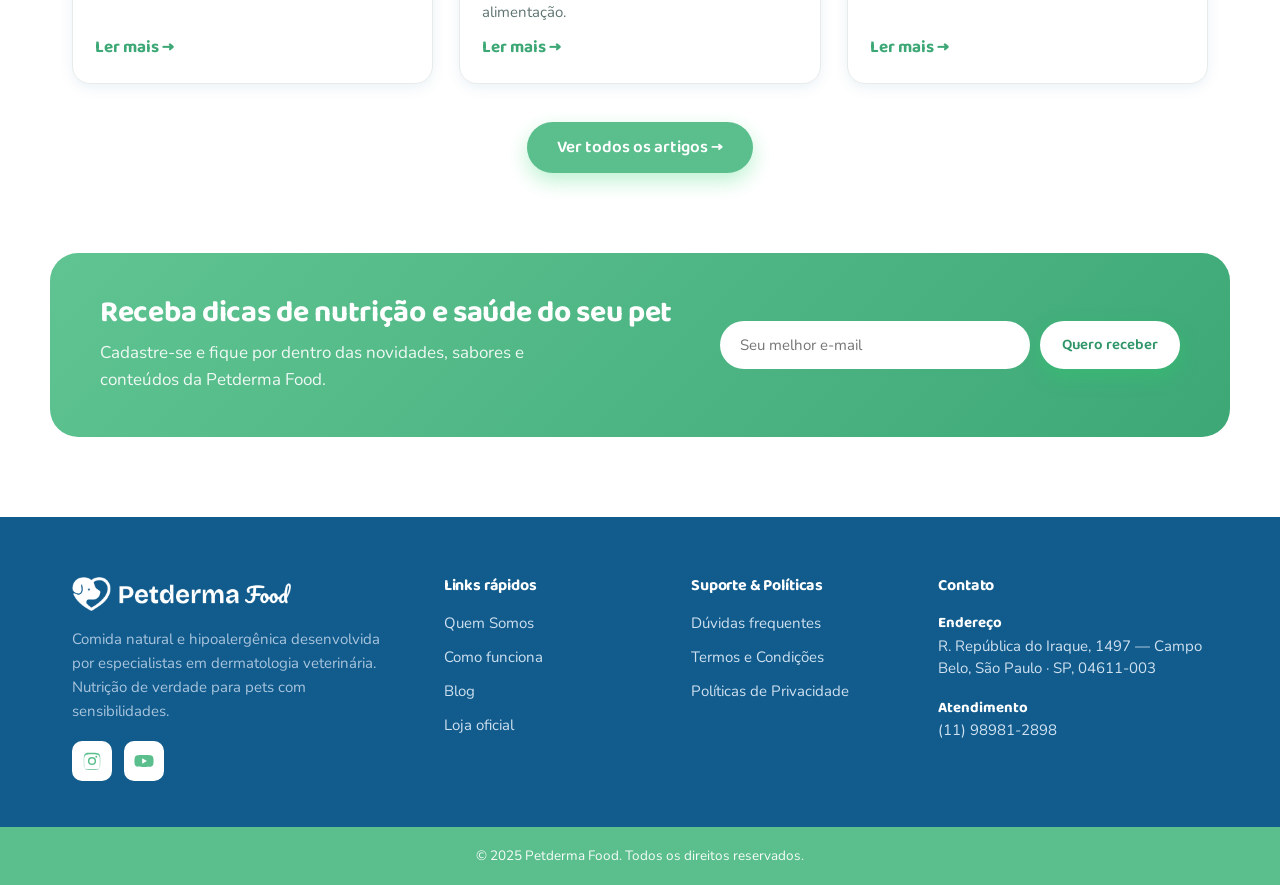
==== commit 869a0a85: "feat(blog+seo): 10 posts reais + blog completo + SEO completo - Blog: 10 artigos SEO (nutricao, aler" ====
--- a/index.html
+++ b/index.html
@@ -290,29 +290,32 @@
     </div>
     <div class="blog__grid">
       <article class="post">
-        <a href="#" class="post__media"><img src="assets/img/blog-1.jpg" alt="Cão feliz ao lado de tigela com comida natural" width="650" height="355"></a>
+        <a href="blog/alimentacao-natural-para-caes-guia-completo.html" class="post__media"><img src="assets/img/blog-1.jpg" alt="Cão feliz ao lado de tigela com comida natural" width="650" height="355" loading="lazy"></a>
         <div class="post__body">
-          <h3>Como são desenvolvidas as fórmulas da Petderma Food?</h3>
-          <p>Conheça o processo por trás da alimentação que cuida da pele e da saúde do seu pet.</p>
-          <a href="#" class="post__link">Ler mais →</a>
+          <h3><a href="blog/alimentacao-natural-para-caes-guia-completo.html">Alimentação natural para cães: o guia completo para começar</a></h3>
+          <p>Benefícios, ingredientes, porções e como iniciar com segurança a dieta do seu pet.</p>
+          <a href="blog/alimentacao-natural-para-caes-guia-completo.html" class="post__link">Ler mais →</a>
         </div>
       </article>
       <article class="post">
-        <a href="#" class="post__media"><img src="assets/img/blog-2.jpg" alt="Cão saudável e ativo" width="600" height="327"></a>
+        <a href="blog/alergia-alimentar-em-caes-sintomas-causas.html" class="post__media"><img src="assets/img/dogs-veggies.png" alt="Vários cães felizes ao redor de legumes frescos" width="650" height="365" loading="lazy"></a>
         <div class="post__body">
-          <h3>Como a comida afeta o humor e o comportamento do seu pet?</h3>
-          <p>Descubra o impacto da alimentação na mente e no bem-estar do seu animal.</p>
-          <a href="#" class="post__link">Ler mais →</a>
+          <h3><a href="blog/alergia-alimentar-em-caes-sintomas-causas.html">Alergia alimentar em cães: sintomas, causas e como a dieta ajuda</a></h3>
+          <p>Coceira, vermelhidão e problemas digestivos? Entenda os sinais e como tratar pela alimentação.</p>
+          <a href="blog/alergia-alimentar-em-caes-sintomas-causas.html" class="post__link">Ler mais →</a>
         </div>
       </article>
       <article class="post">
-        <a href="#" class="post__media"><img src="assets/img/blog-3.jpg" alt="Pet recebendo alimentação saudável" width="580" height="316"></a>
+        <a href="blog/dermatite-em-caes-alimentacao-saude-da-pele.html" class="post__media"><img src="assets/img/blog-3.jpg" alt="Pet recebendo alimentação saudável" width="650" height="365" loading="lazy"></a>
         <div class="post__body">
-          <h3>O que é uma alimentação verdadeiramente saudável para cães?</h3>
-          <p>Entenda como escolher uma dieta que promove bem-estar de dentro pra fora.</p>
-          <a href="#" class="post__link">Ler mais →</a>
-        </div>
-      </article>
+          <h3><a href="blog/dermatite-em-caes-alimentacao-saude-da-pele.html">Dermatite em cães: como a alimentação influencia a saúde da pele</a></h3>
+          <p>A pele é um espelho da saúde interna. Veja como a dieta apoia a recuperação.</p>
+          <a href="blog/dermatite-em-caes-alimentacao-saude-da-pele.html" class="post__link">Ler mais →</a>
+        </div>
+      </article>
+    </div>
+    <div style="text-align:center;margin-top:38px">
+      <a href="blog/index.html" class="btn btn--lg btn--whats" style="--bg:var(--green)">Ver todos os artigos →</a>
     </div>
   </div>
 </section>
@@ -383,5 +386,53 @@
 </a>
 
 <script src="assets/js/script.js" defer></script>
+
+<!-- ===== Dados estruturados (SEO) ===== -->
+<script type="application/ld+json">
+{
+  "@context": "https://schema.org",
+  "@graph": [
+    {
+      "@type": "Organization",
+      "@id": "https://petdermafood.com.br/#organization",
+      "name": "Petderma Food",
+      "url": "https://petdermafood.com.br/",
+      "logo": "https://petdermafood.com.br/assets/img/logo.png",
+      "description": "Linha de alimentação natural e hipoalergênica para cães e gatos, desenvolvida por especialistas em dermatologia veterinária.",
+      "sameAs": ["https://www.instagram.com/petderma/", "https://www.youtube.com/channel/UCTgaF30wuaPQPPr2kEYxoRw"],
+      "address": {"@type": "PostalAddress", "streetAddress": "R. República do Iraque, 1497 - Campo Belo", "addressLocality": "São Paulo", "addressRegion": "SP", "postalCode": "04611-003", "addressCountry": "BR"},
+      "contactPoint": {"@type": "ContactPoint", "telephone": "+55-11-98981-2898", "contactType": "customer service", "areaServed": "BR", "availableLanguage": "Portuguese"}
+    },
+    {
+      "@type": "WebSite",
+      "@id": "https://petdermafood.com.br/#website",
+      "url": "https://petdermafood.com.br/",
+      "name": "Petderma Food",
+      "publisher": {"@id": "https://petdermafood.com.br/#organization"},
+      "inLanguage": "pt-BR"
+    },
+    {
+      "@type": "Product",
+      "name": "Petderma Food — Comida Natural Hipoalergênica",
+      "image": "https://petdermafood.com.br/assets/img/kit-box.png",
+      "description": "Comida natural e hipoalergênica para cães e gatos, com 50% de proteína de lombo suíno, sem grãos, corantes ou conservantes. Desenvolvida por dermatologistas veterinários.",
+      "brand": {"@id": "https://petdermafood.com.br/#organization"},
+      "category": "Alimentação natural para pets",
+      "audience": {"@type": "PeopleAudience", "suggestedMinAge": 0},
+      "offers": {"@type": "AggregateOffer", "priceCurrency": "BRL", "availability": "https://schema.org/InStock", "url": "https://petdermastore.com.br/"}
+    },
+    {
+      "@type": "FAQPage",
+      "mainEntity": [
+        {"@type": "Question", "name": "Quais ingredientes vocês usam nas receitas?", "acceptedAnswer": {"@type": "Answer", "text": "Usamos apenas ingredientes 100% naturais como abóbora, mandioquinha, chuchu, ervilha, proteína de lombo suíno e banha suína. Sem grãos, corantes ou conservantes."}},
+        {"@type": "Question", "name": "É necessário manter refrigerado ou congelado?", "acceptedAnswer": {"@type": "Answer", "text": "Sim! Por ser um alimento fresco e embalado a vácuo, o ideal é manter congelado. Após aberto, deve ser consumido em até 48h."}},
+        {"@type": "Question", "name": "Serve para cães com alergias ou problemas de pele?", "acceptedAnswer": {"@type": "Answer", "text": "Sim! Nossas fórmulas foram desenvolvidas por especialistas em dermatologia veterinária com foco em pets com sensibilidades alimentares e dermatites."}},
+        {"@type": "Question", "name": "Vocês entregam em todo o Brasil?", "acceptedAnswer": {"@type": "Answer", "text": "Atualmente realizamos entregas em regiões específicas. Fale com nosso time no WhatsApp para verificar a disponibilidade na sua área."}},
+        {"@type": "Question", "name": "Como sei qual porção é ideal pro meu pet?", "acceptedAnswer": {"@type": "Answer", "text": "A quantidade diária varia conforme o peso: até 4kg 200g, 4-7kg 300g, 7-9kg 350g, 9-13kg 400g, 13-16kg 500g, 16-20kg 600g. Acima de 20kg, fale com nosso time para recomendação personalizada."}}
+      ]
+    }
+  ]
+}
+</script>
 </body>
 </html>
--- a/assets/css/styles.css
+++ b/assets/css/styles.css
@@ -281,6 +281,52 @@
 .footer__contact a:hover{color:#fff}
 .footer__bottom{background:var(--green);color:#fff;padding:18px 0;text-align:center;font-size:13.5px}
 .footer__bottom .container{color:rgba(255,255,255,.95)}
+
+/* ---------- Blog index + artigos ---------- */
+.page-hero{background:linear-gradient(160deg,#63c896,var(--green) 55%,var(--green-dark));
+  padding:128px 0 64px;color:#fff;text-align:center;position:relative}
+.page-hero .eyebrow{color:rgba(255,255,255,.9)}
+.page-hero h1{color:#fff;font-size:clamp(30px,4.4vw,46px);max-width:820px;margin:0 auto}
+.page-hero p{color:rgba(255,255,255,.92);max-width:620px;margin:16px auto 0}
+.breadcrumb{font-size:13.5px;color:var(--muted);padding:18px 0 0}
+.breadcrumb a{color:var(--green-dark);font-weight:600}
+.breadcrumb span{margin:0 6px;color:#aaa}
+
+.blog-list{padding:50px 0 80px}
+.blog-list__grid{display:grid;grid-template-columns:repeat(3,1fr);gap:26px}
+
+.article{padding:118px 0 70px}
+.article__wrap{max-width:760px;margin:0 auto}
+.article__meta{display:flex;gap:14px;align-items:center;flex-wrap:wrap;color:var(--muted);font-size:14px;margin-bottom:18px}
+.article__tag{background:var(--green-soft);color:var(--green-deep);font-weight:700;
+  font-family:var(--display);padding:4px 12px;border-radius:999px;font-size:12.5px}
+.article__title{font-size:clamp(28px,4vw,42px);line-height:1.1;margin-bottom:14px}
+.article__cover{margin:24px 0 32px;border-radius:var(--radius-lg);box-shadow:var(--shadow);
+  width:100%;aspect-ratio:16/8;object-fit:cover}
+.article__body{font-size:17.5px;color:#3a4f4d}
+.article__body h2{font-size:clamp(22px,3vw,28px);margin:34px 0 12px;color:var(--green-deep)}
+.article__body h3{font-size:19px;margin:24px 0 8px;color:var(--blue)}
+.article__body p{margin:0 0 16px}
+.article__body ul,.article__body ol{margin:0 0 16px;padding-left:22px}
+.article__body li{margin-bottom:8px}
+.article__body a{color:var(--green-dark);font-weight:600;text-decoration:underline;text-underline-offset:2px}
+.article__body strong{color:var(--ink)}
+.article__cta{background:linear-gradient(135deg,#5fc492,var(--green-dark));color:#fff;
+  border-radius:var(--radius);padding:28px 30px;margin:34px 0;text-align:center}
+.article__cta h3{color:#fff;font-size:21px;margin-bottom:8px}
+.article__cta p{color:rgba(255,255,255,.92);margin-bottom:18px}
+.article__cta .btn{background:#fff;color:var(--green-deep)}
+.related{padding:20px 0 80px;background:#f6f8f8}
+.related h2{text-align:center;font-size:26px;margin-bottom:34px}
+.related__grid{display:grid;grid-template-columns:repeat(3,1fr);gap:24px}
+
+@media(max-width:880px){
+  .blog-list__grid,.related__grid{grid-template-columns:1fr 1fr}
+}
+@media(max-width:560px){
+  .blog-list__grid,.related__grid{grid-template-columns:1fr}
+  .article__body{font-size:16.5px}
+}
 
 /* ---------- Floating WhatsApp ---------- */
 .fab-whats{position:fixed;right:22px;bottom:22px;z-index:60;width:58px;height:58px;
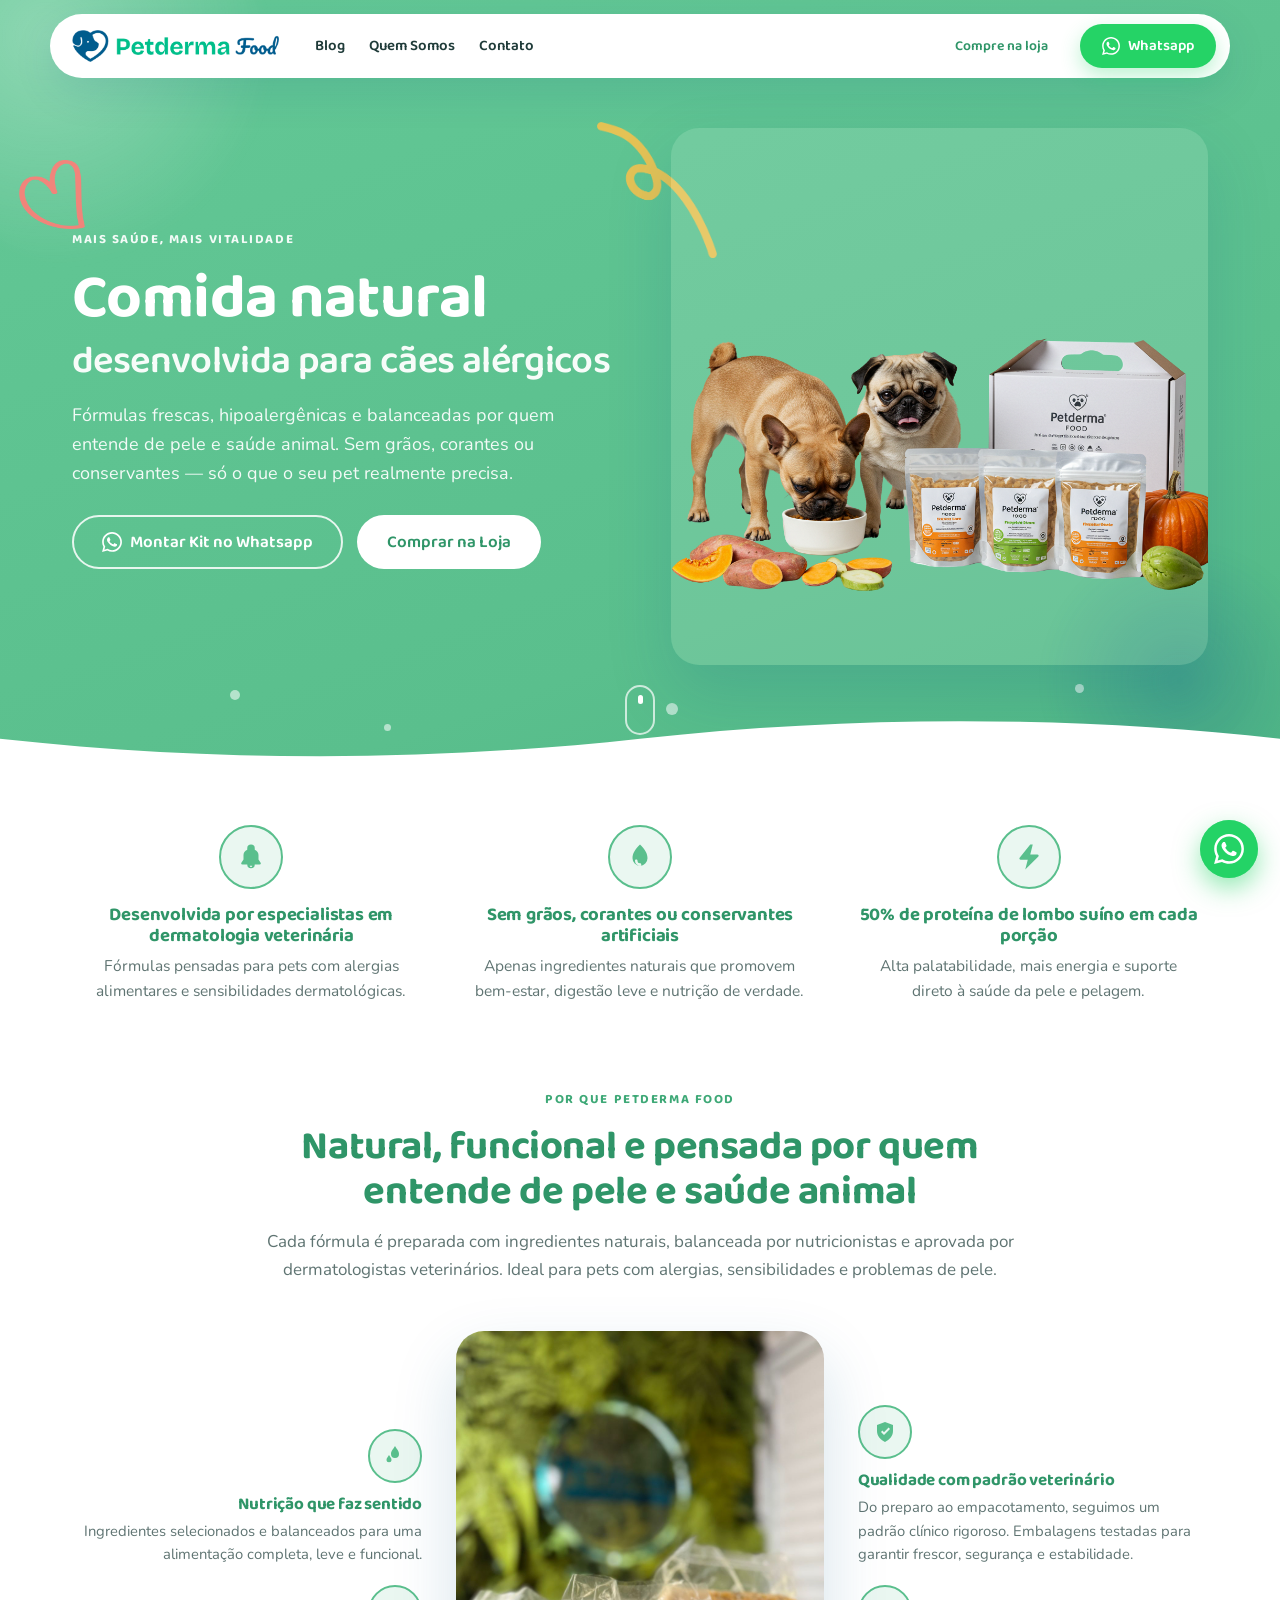
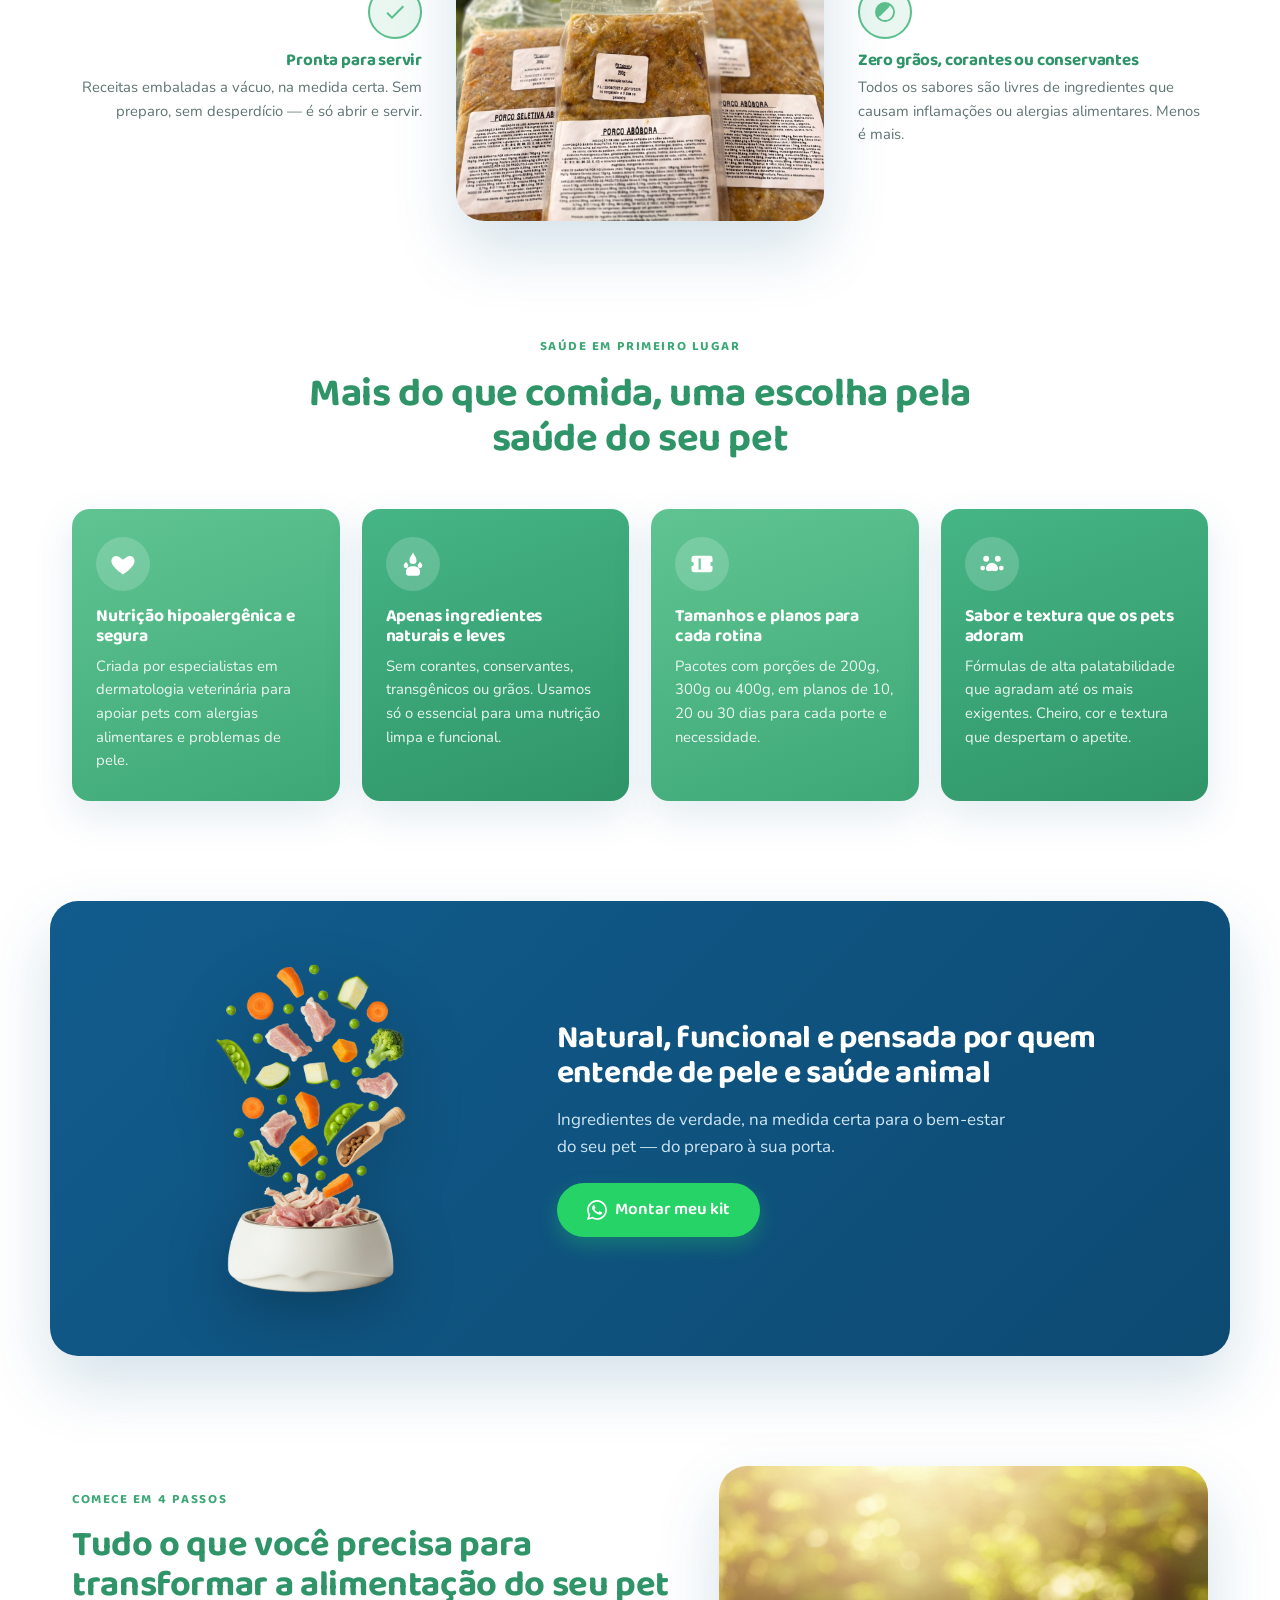
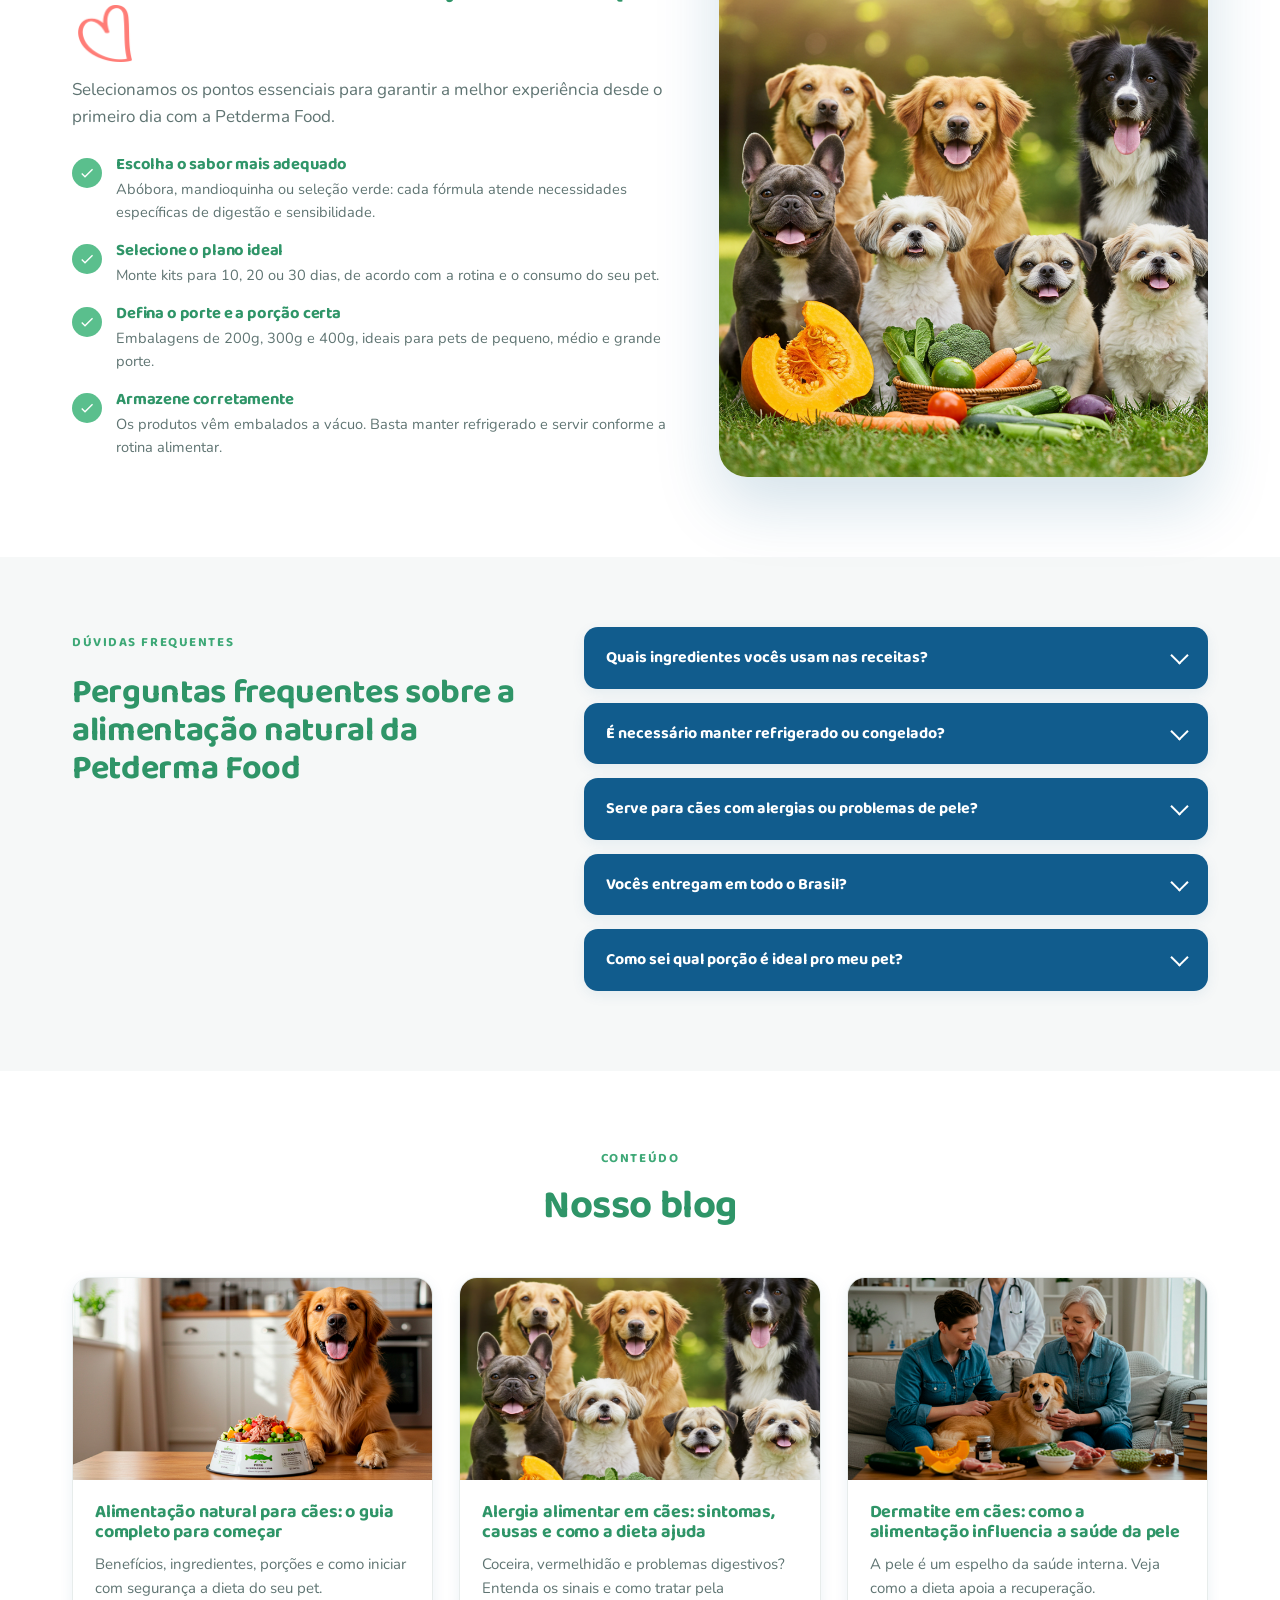
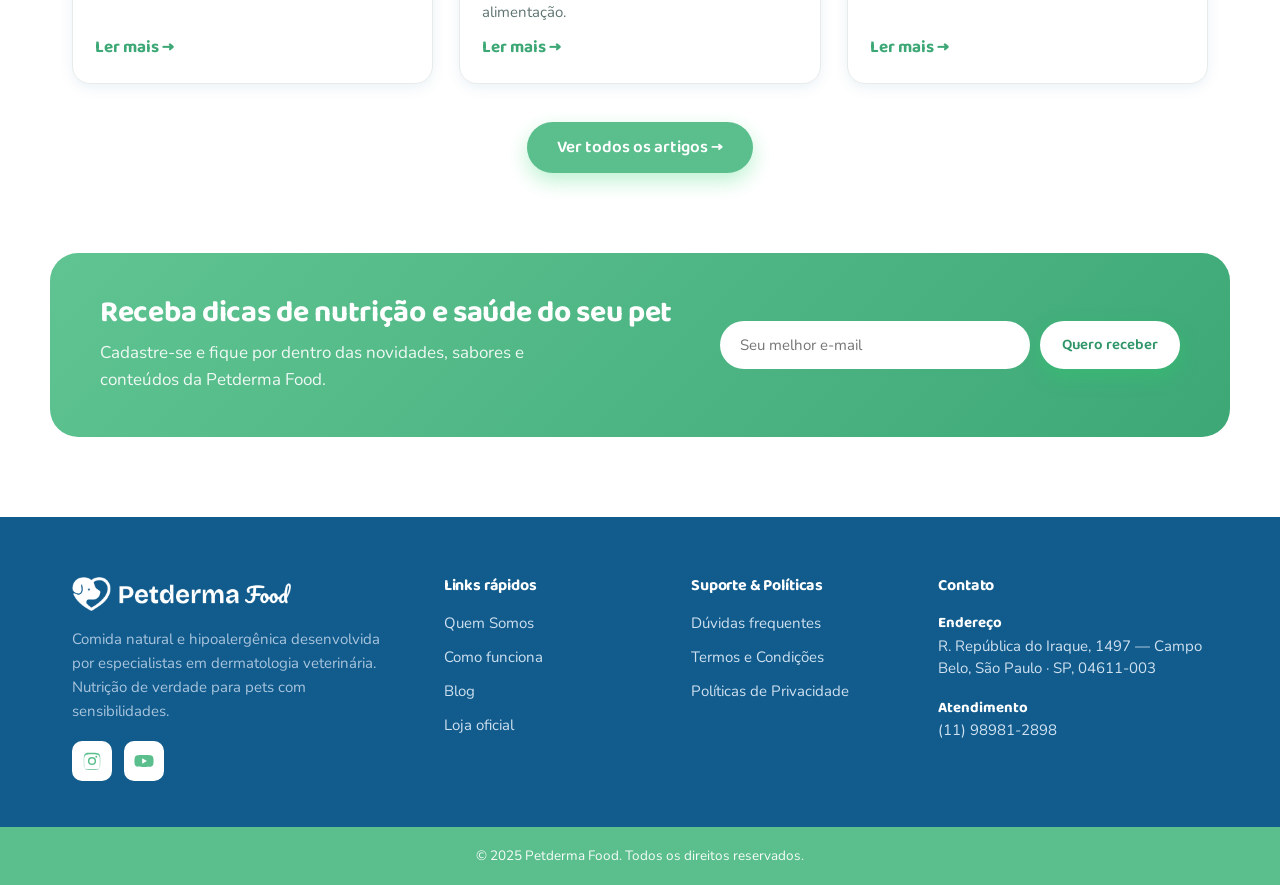
==== commit 1f33f4cb: "fix(mobile+ui): header mobile limpo + logo oficial do WhatsApp - Header mobile: botao WhatsApp gigan" ====
--- a/index.html
+++ b/index.html
@@ -40,7 +40,7 @@
     <div class="header__actions">
       <a href="https://petdermastore.com.br/" class="btn btn--ghost" target="_blank" rel="noopener">Compre na loja</a>
       <a href="https://api.whatsapp.com/send/?phone=5511989812898&text=Ol%C3%A1%21%20Acessei%20o%20site%20da%20Petderma%20Food%20e%20gostaria%20de%20saber%20como%20funciona%20a%20escolha%20do%20kit%20ideal%20para%20meu%20pet." class="btn btn--whats" target="_blank" rel="noopener">
-        <svg viewBox="0 0 24 24" width="18" height="18" aria-hidden="true"><path fill="currentColor" d="M17.5 14.4c-.3-.2-1.7-.9-2-1-.3-.1-.5-.1-.6.2-.2.3-.7.9-.8 1-.2.2-.3.2-.6.1-.3-.2-1.2-.5-2.3-1.4-.9-.8-1.4-1.7-1.6-2-.2-.3 0-.5.1-.6l.4-.5c.1-.2.2-.3.3-.5.1-.2 0-.4 0-.5 0-.2-.6-1.5-.9-2-.2-.5-.4-.5-.6-.5h-.5c-.2 0-.5.1-.7.3-.2.3-.9.9-.9 2.2s1 2.6 1.1 2.8c.1.2 2 3 4.8 4.2.7.3 1.2.5 1.6.6.7.2 1.3.2 1.8.1.5-.1 1.7-.7 1.9-1.4.2-.7.2-1.2.2-1.4 0-.1-.2-.2-.5-.3zM12 2a10 10 0 0 0-8.5 15.2L2 22l4.9-1.3A10 10 0 1 0 12 2z"/></svg>
+        <svg viewBox="0 0 24 24" width="18" height="18" aria-hidden="true"><path fill="currentColor" d="M.057 24l1.687-6.163c-1.041-1.804-1.588-3.849-1.587-5.946.003-6.556 5.338-11.891 11.893-11.891 3.181.001 6.167 1.24 8.413 3.488 2.245 2.248 3.481 5.236 3.48 8.414-.003 6.557-5.338 11.892-11.893 11.892-1.99-.001-3.951-.5-5.688-1.448l-6.305 1.654zm6.597-3.807c1.676.995 3.276 1.591 5.392 1.592 5.448 0 9.886-4.434 9.889-9.885.002-5.462-4.415-9.89-9.881-9.892-5.452 0-9.887 4.434-9.889 9.884-.001 2.225.651 3.891 1.746 5.634l-.999 3.648 3.742-.981zm11.387-5.464c-.074-.124-.272-.198-.57-.347-.297-.149-1.758-.868-2.031-.967-.272-.099-.47-.149-.669.149-.198.297-.768.967-.941 1.165-.173.198-.347.223-.644.074-.297-.149-1.255-.462-2.39-1.475-.883-.788-1.48-1.761-1.653-2.059-.173-.297-.018-.458.13-.606.134-.133.297-.347.446-.521.151-.172.2-.296.3-.495.099-.198.05-.372-.025-.521-.075-.148-.669-1.611-.916-2.206-.242-.579-.487-.501-.669-.51l-.57-.01c-.198 0-.52.074-.792.372s-1.04 1.016-1.04 2.479 1.065 2.876 1.213 3.074c.149.198 2.095 3.2 5.076 4.487.709.306 1.263.489 1.694.626.712.226 1.36.194 1.872.118.571-.085 1.758-.719 2.006-1.413.248-.695.248-1.29.173-1.414z"/></svg>
         Whatsapp
       </a>
     </div>
@@ -66,7 +66,7 @@
       <p class="hero__lead anim" style="--d:.25s">Fórmulas frescas, hipoalergênicas e balanceadas por quem entende de pele e saúde animal. Sem grãos, corantes ou conservantes — só o que o seu pet realmente precisa.</p>
       <div class="hero__cta anim" style="--d:.35s">
         <a href="https://api.whatsapp.com/send/?phone=5511989812898&text=Ol%C3%A1%21%20Acessei%20o%20site%20da%20Petderma%20Food%20e%20gostaria%20de%20montar%20o%20kit%20ideal%20para%20meu%20pet." class="btn btn--lg btn--hero-outline" target="_blank" rel="noopener">
-          <svg viewBox="0 0 24 24" width="20" height="20" aria-hidden="true"><path fill="currentColor" d="M17.5 14.4c-.3-.2-1.7-.9-2-1-.3-.1-.5-.1-.6.2-.2.3-.7.9-.8 1-.2.2-.3.2-.6.1-.3-.2-1.2-.5-2.3-1.4-.9-.8-1.4-1.7-1.6-2-.2-.3 0-.5.1-.6l.4-.5c.1-.2.2-.3.3-.5.1-.2 0-.4 0-.5 0-.2-.6-1.5-.9-2-.2-.5-.4-.5-.6-.5h-.5c-.2 0-.5.1-.7.3-.2.3-.9.9-.9 2.2s1 2.6 1.1 2.8c.1.2 2 3 4.8 4.2.7.3 1.2.5 1.6.6.7.2 1.3.2 1.8.1.5-.1 1.7-.7 1.9-1.4.2-.7.2-1.2.2-1.4 0-.1-.2-.2-.5-.3zM12 2a10 10 0 0 0-8.5 15.2L2 22l4.9-1.3A10 10 0 1 0 12 2z"/></svg>
+          <svg viewBox="0 0 24 24" width="20" height="20" aria-hidden="true"><path fill="currentColor" d="M.057 24l1.687-6.163c-1.041-1.804-1.588-3.849-1.587-5.946.003-6.556 5.338-11.891 11.893-11.891 3.181.001 6.167 1.24 8.413 3.488 2.245 2.248 3.481 5.236 3.48 8.414-.003 6.557-5.338 11.892-11.893 11.892-1.99-.001-3.951-.5-5.688-1.448l-6.305 1.654zm6.597-3.807c1.676.995 3.276 1.591 5.392 1.592 5.448 0 9.886-4.434 9.889-9.885.002-5.462-4.415-9.89-9.881-9.892-5.452 0-9.887 4.434-9.889 9.884-.001 2.225.651 3.891 1.746 5.634l-.999 3.648 3.742-.981zm11.387-5.464c-.074-.124-.272-.198-.57-.347-.297-.149-1.758-.868-2.031-.967-.272-.099-.47-.149-.669.149-.198.297-.768.967-.941 1.165-.173.198-.347.223-.644.074-.297-.149-1.255-.462-2.39-1.475-.883-.788-1.48-1.761-1.653-2.059-.173-.297-.018-.458.13-.606.134-.133.297-.347.446-.521.151-.172.2-.296.3-.495.099-.198.05-.372-.025-.521-.075-.148-.669-1.611-.916-2.206-.242-.579-.487-.501-.669-.51l-.57-.01c-.198 0-.52.074-.792.372s-1.04 1.016-1.04 2.479 1.065 2.876 1.213 3.074c.149.198 2.095 3.2 5.076 4.487.709.306 1.263.489 1.694.626.712.226 1.36.194 1.872.118.571-.085 1.758-.719 2.006-1.413.248-.695.248-1.29.173-1.414z"/></svg>
           Montar Kit no Whatsapp
         </a>
         <a href="https://petdermastore.com.br/" class="btn btn--lg btn--hero-solid" target="_blank" rel="noopener">Comprar na Loja</a>
@@ -203,7 +203,7 @@
       <h2>Natural, funcional e pensada por quem entende de pele e saúde animal</h2>
       <p>Ingredientes de verdade, na medida certa para o bem-estar do seu pet — do preparo à sua porta.</p>
       <a href="https://api.whatsapp.com/send/?phone=5511989812898&text=Ol%C3%A1%21%20Quero%20montar%20o%20kit%20ideal%20da%20Petderma%20Food%20para%20meu%20pet." class="btn btn--lg btn--whats" target="_blank" rel="noopener">
-        <svg viewBox="0 0 24 24" width="20" height="20" aria-hidden="true"><path fill="currentColor" d="M17.5 14.4c-.3-.2-1.7-.9-2-1-.3-.1-.5-.1-.6.2-.2.3-.7.9-.8 1-.2.2-.3.2-.6.1-.3-.2-1.2-.5-2.3-1.4-.9-.8-1.4-1.7-1.6-2-.2-.3 0-.5.1-.6l.4-.5c.1-.2.2-.3.3-.5.1-.2 0-.4 0-.5 0-.2-.6-1.5-.9-2-.2-.5-.4-.5-.6-.5h-.5c-.2 0-.5.1-.7.3-.2.3-.9.9-.9 2.2s1 2.6 1.1 2.8c.1.2 2 3 4.8 4.2.7.3 1.2.5 1.6.6.7.2 1.3.2 1.8.1.5-.1 1.7-.7 1.9-1.4.2-.7.2-1.2.2-1.4 0-.1-.2-.2-.5-.3zM12 2a10 10 0 0 0-8.5 15.2L2 22l4.9-1.3A10 10 0 1 0 12 2z"/></svg>
+        <svg viewBox="0 0 24 24" width="20" height="20" aria-hidden="true"><path fill="currentColor" d="M.057 24l1.687-6.163c-1.041-1.804-1.588-3.849-1.587-5.946.003-6.556 5.338-11.891 11.893-11.891 3.181.001 6.167 1.24 8.413 3.488 2.245 2.248 3.481 5.236 3.48 8.414-.003 6.557-5.338 11.892-11.893 11.892-1.99-.001-3.951-.5-5.688-1.448l-6.305 1.654zm6.597-3.807c1.676.995 3.276 1.591 5.392 1.592 5.448 0 9.886-4.434 9.889-9.885.002-5.462-4.415-9.89-9.881-9.892-5.452 0-9.887 4.434-9.889 9.884-.001 2.225.651 3.891 1.746 5.634l-.999 3.648 3.742-.981zm11.387-5.464c-.074-.124-.272-.198-.57-.347-.297-.149-1.758-.868-2.031-.967-.272-.099-.47-.149-.669.149-.198.297-.768.967-.941 1.165-.173.198-.347.223-.644.074-.297-.149-1.255-.462-2.39-1.475-.883-.788-1.48-1.761-1.653-2.059-.173-.297-.018-.458.13-.606.134-.133.297-.347.446-.521.151-.172.2-.296.3-.495.099-.198.05-.372-.025-.521-.075-.148-.669-1.611-.916-2.206-.242-.579-.487-.501-.669-.51l-.57-.01c-.198 0-.52.074-.792.372s-1.04 1.016-1.04 2.479 1.065 2.876 1.213 3.074c.149.198 2.095 3.2 5.076 4.487.709.306 1.263.489 1.694.626.712.226 1.36.194 1.872.118.571-.085 1.758-.719 2.006-1.413.248-.695.248-1.29.173-1.414z"/></svg>
         Montar meu kit
       </a>
     </div>
@@ -382,7 +382,7 @@
 
 <!-- Floating WhatsApp -->
 <a href="https://api.whatsapp.com/send/?phone=5511989812898&text=Ol%C3%A1%21%20Vim%20pelo%20site%20da%20Petderma%20Food." class="fab-whats" target="_blank" rel="noopener" aria-label="Fale conosco no WhatsApp">
-  <svg viewBox="0 0 24 24" width="30" height="30"><path fill="currentColor" d="M17.5 14.4c-.3-.2-1.7-.9-2-1-.3-.1-.5-.1-.6.2-.2.3-.7.9-.8 1-.2.2-.3.2-.6.1-.3-.2-1.2-.5-2.3-1.4-.9-.8-1.4-1.7-1.6-2-.2-.3 0-.5.1-.6l.4-.5c.1-.2.2-.3.3-.5.1-.2 0-.4 0-.5 0-.2-.6-1.5-.9-2-.2-.5-.4-.5-.6-.5h-.5c-.2 0-.5.1-.7.3-.2.3-.9.9-.9 2.2s1 2.6 1.1 2.8c.1.2 2 3 4.8 4.2.7.3 1.2.5 1.6.6.7.2 1.3.2 1.8.1.5-.1 1.7-.7 1.9-1.4.2-.7.2-1.2.2-1.4 0-.1-.2-.2-.5-.3zM12 2a10 10 0 0 0-8.5 15.2L2 22l4.9-1.3A10 10 0 1 0 12 2z"/></svg>
+  <svg viewBox="0 0 24 24" width="30" height="30"><path fill="currentColor" d="M.057 24l1.687-6.163c-1.041-1.804-1.588-3.849-1.587-5.946.003-6.556 5.338-11.891 11.893-11.891 3.181.001 6.167 1.24 8.413 3.488 2.245 2.248 3.481 5.236 3.48 8.414-.003 6.557-5.338 11.892-11.893 11.892-1.99-.001-3.951-.5-5.688-1.448l-6.305 1.654zm6.597-3.807c1.676.995 3.276 1.591 5.392 1.592 5.448 0 9.886-4.434 9.889-9.885.002-5.462-4.415-9.89-9.881-9.892-5.452 0-9.887 4.434-9.889 9.884-.001 2.225.651 3.891 1.746 5.634l-.999 3.648 3.742-.981zm11.387-5.464c-.074-.124-.272-.198-.57-.347-.297-.149-1.758-.868-2.031-.967-.272-.099-.47-.149-.669.149-.198.297-.768.967-.941 1.165-.173.198-.347.223-.644.074-.297-.149-1.255-.462-2.39-1.475-.883-.788-1.48-1.761-1.653-2.059-.173-.297-.018-.458.13-.606.134-.133.297-.347.446-.521.151-.172.2-.296.3-.495.099-.198.05-.372-.025-.521-.075-.148-.669-1.611-.916-2.206-.242-.579-.487-.501-.669-.51l-.57-.01c-.198 0-.52.074-.792.372s-1.04 1.016-1.04 2.479 1.065 2.876 1.213 3.074c.149.198 2.095 3.2 5.076 4.487.709.306 1.263.489 1.694.626.712.226 1.36.194 1.872.118.571-.085 1.758-.719 2.006-1.413.248-.695.248-1.29.173-1.414z"/></svg>
 </a>
 
 <script src="assets/js/script.js" defer></script>
--- a/assets/css/styles.css
+++ b/assets/css/styles.css
@@ -340,8 +340,11 @@
 /* ---------- Responsive ---------- */
 @media(max-width:980px){
   .nav,.header__actions .btn--ghost{display:none}
-  .nav-toggle{display:flex}
-  .header__actions{margin-left:0}
+  .nav-toggle{display:flex;margin-left:4px}
+  .header__actions{margin-left:auto}
+  /* WhatsApp do header vira ícone circular compacto no mobile */
+  .header .btn--whats{font-size:0;gap:0;width:44px;height:44px;min-width:44px;padding:0;border-radius:50%}
+  .header .btn--whats svg{width:22px;height:22px}
   .header.is-open .nav{display:flex;position:absolute;top:100%;left:22px;right:22px;
     flex-direction:column;background:#fff;padding:12px 18px;gap:4px;margin:8px 0 0;
     border-radius:16px;box-shadow:var(--shadow)}
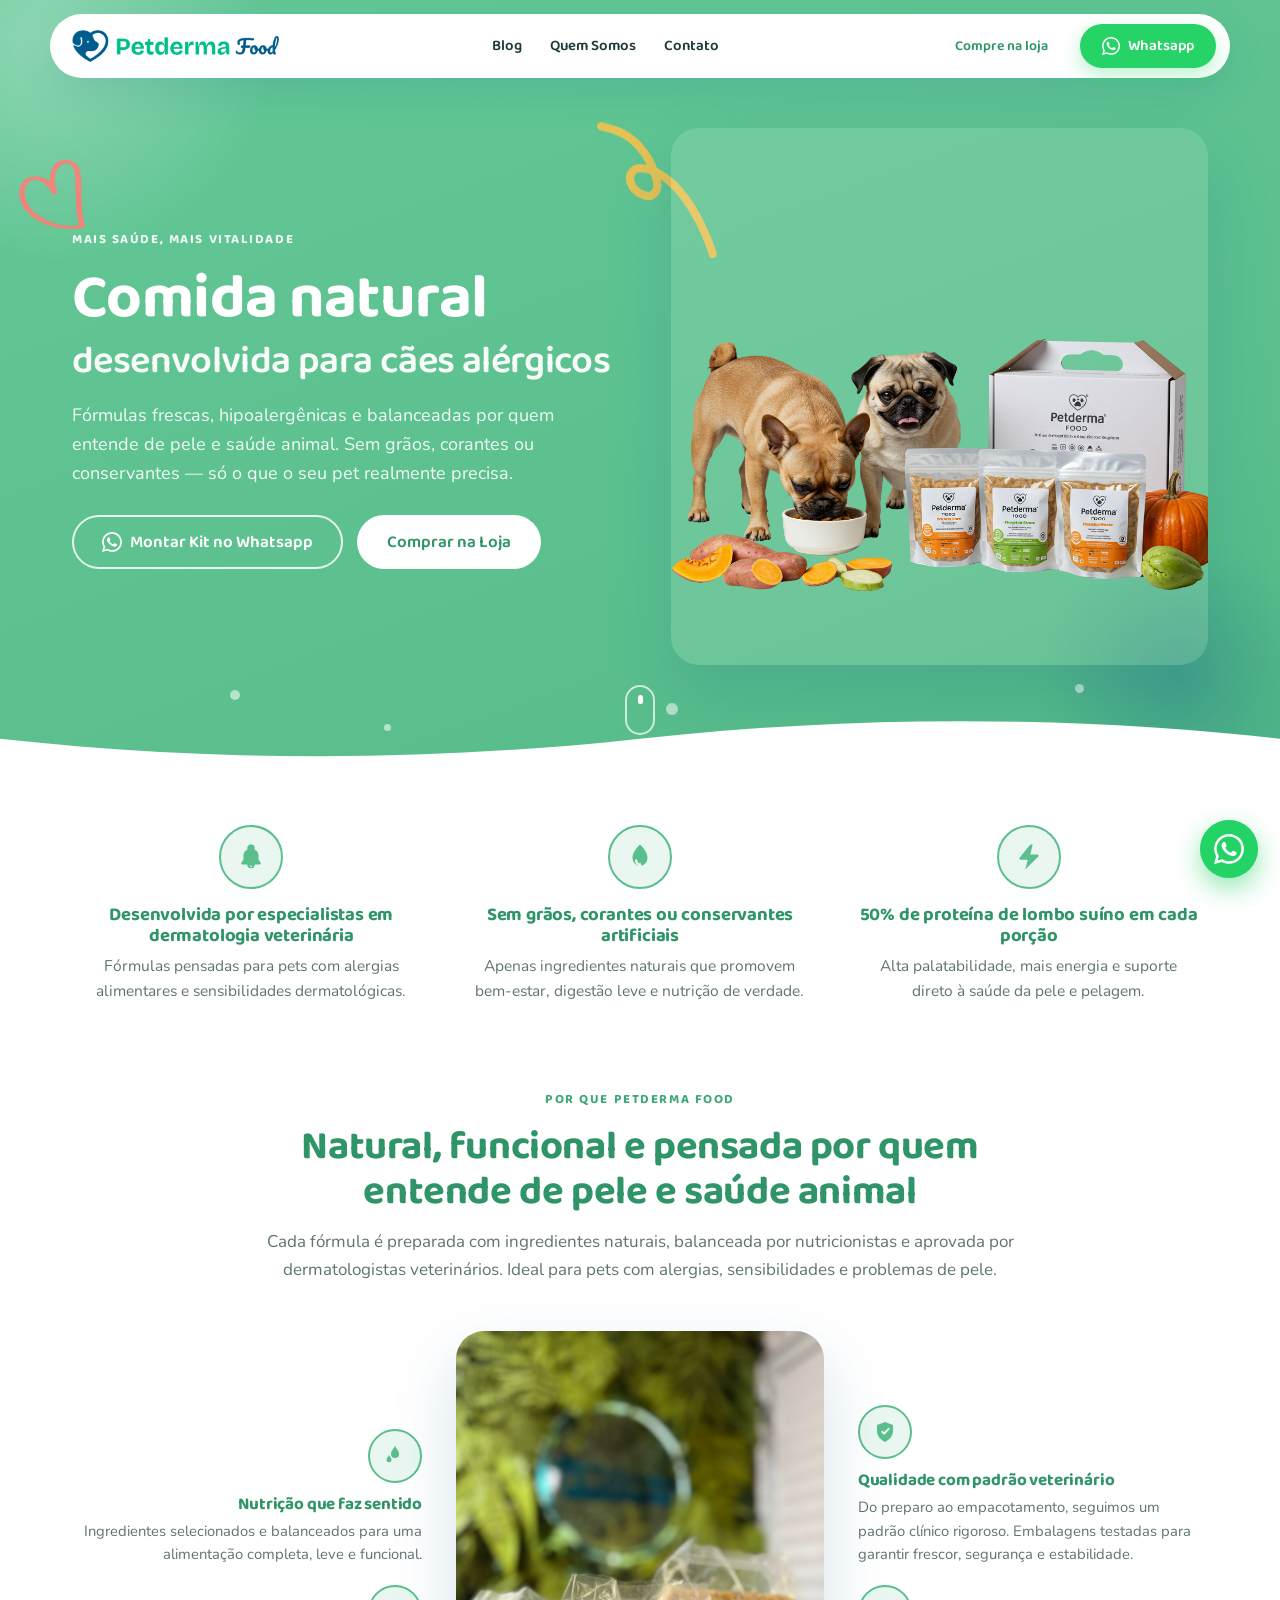
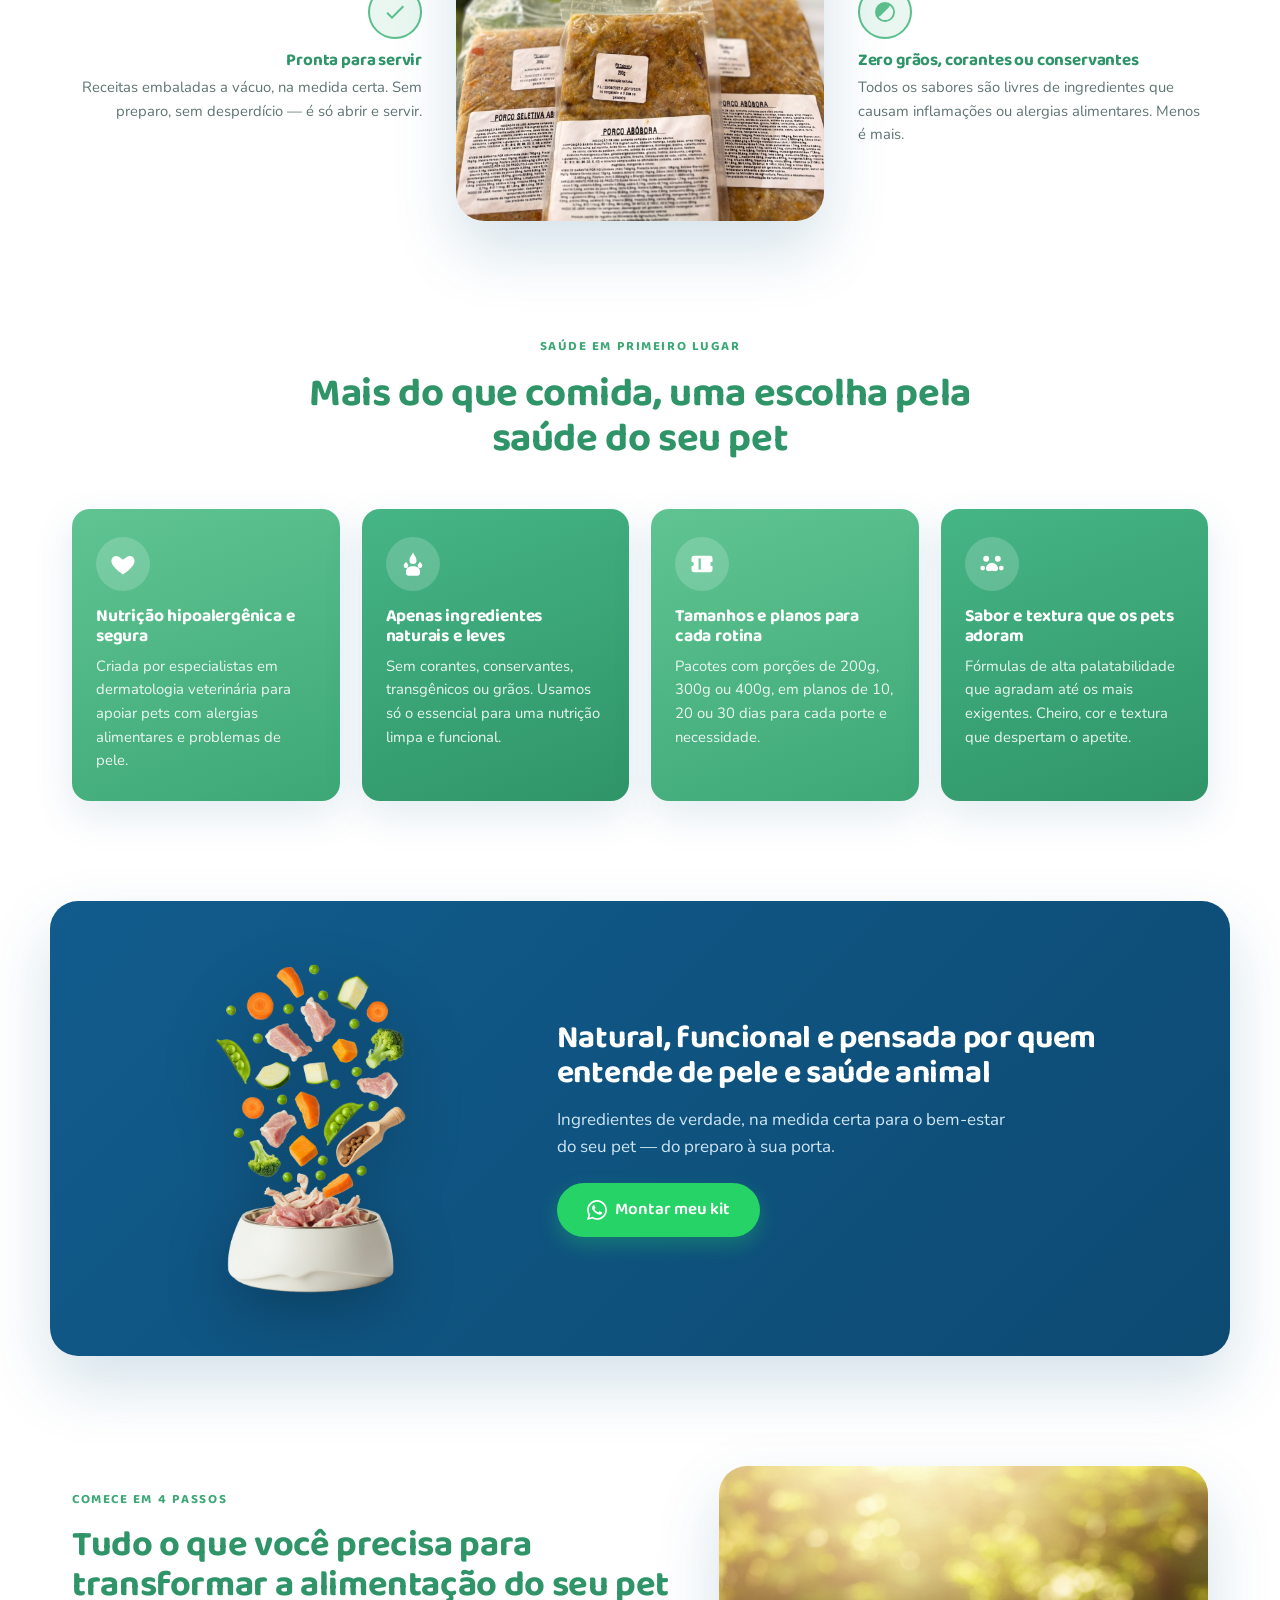
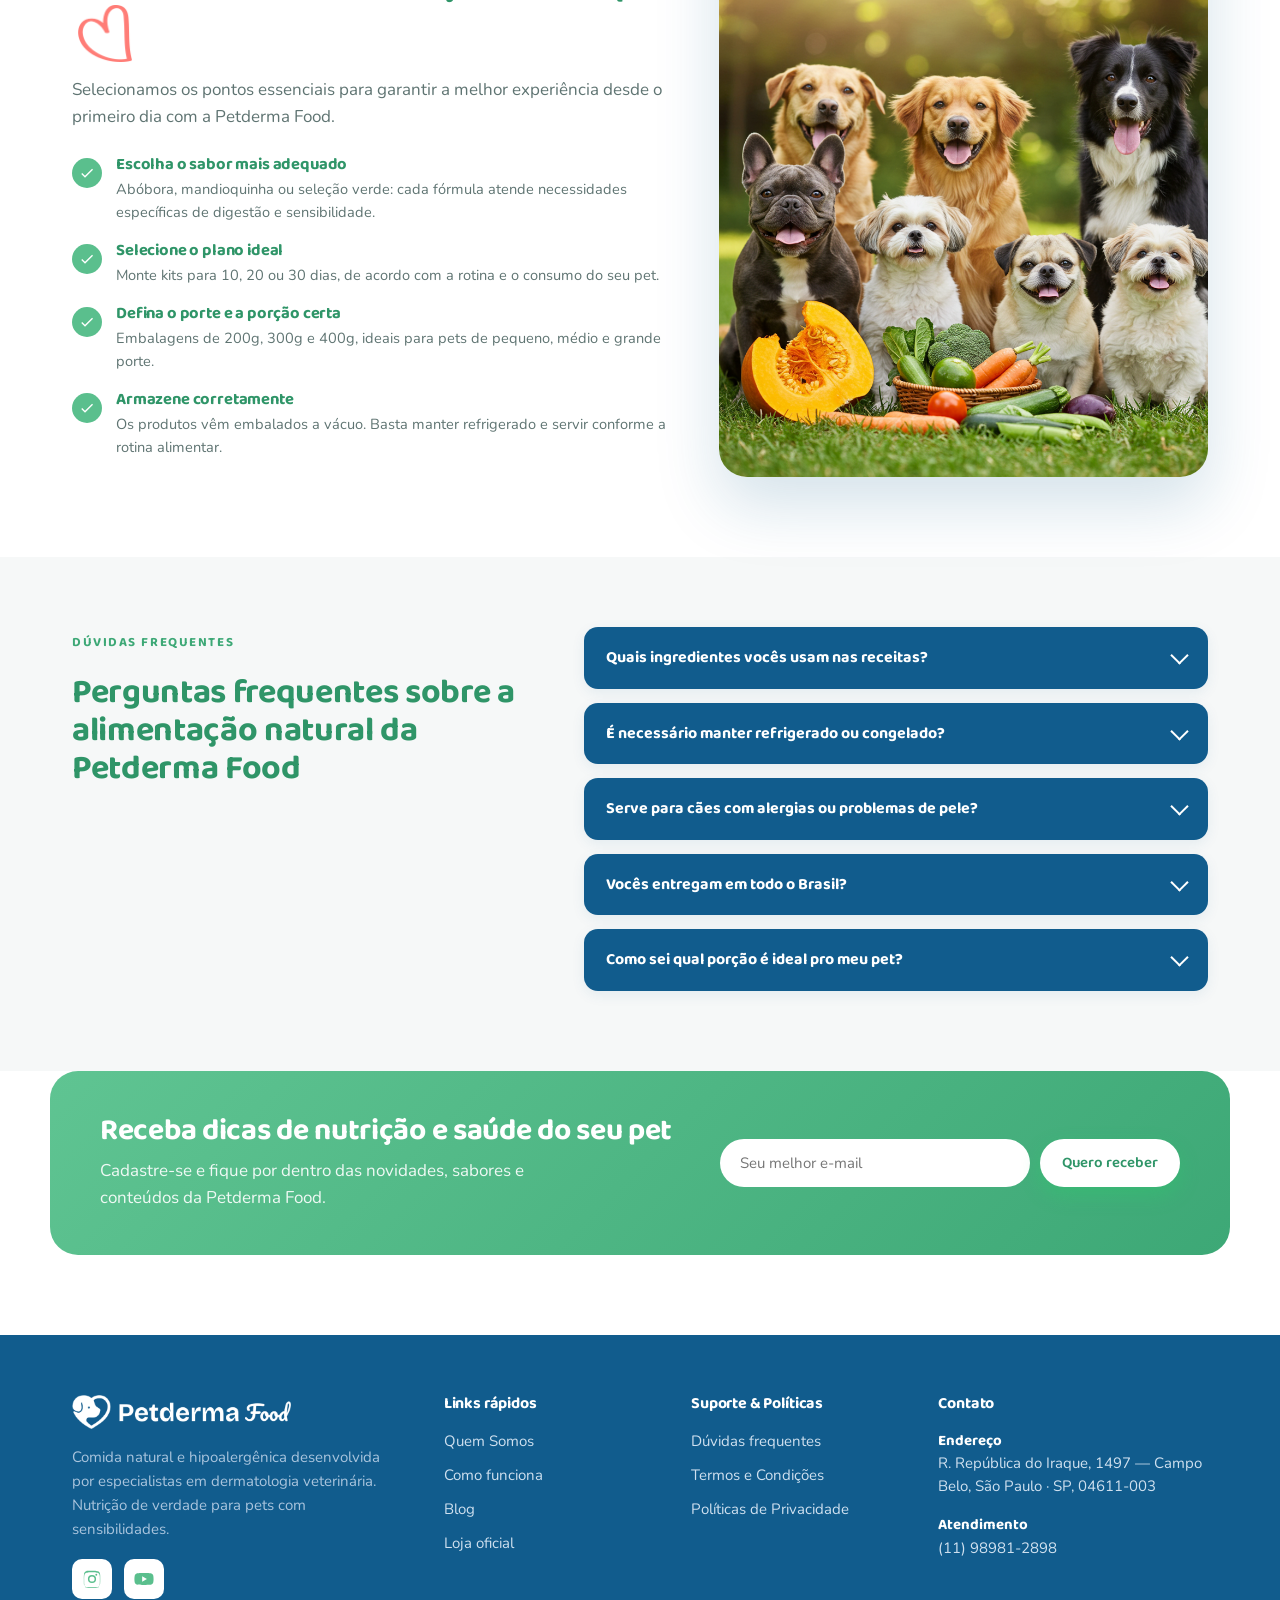
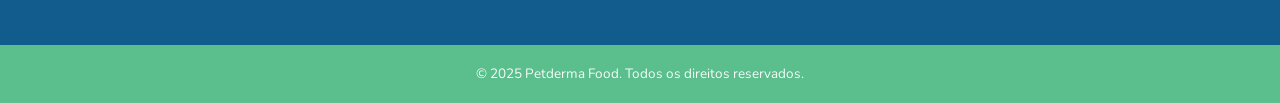
==== commit 2c769edc: "refactor(blog): move blog para subdominio blog.petdermafood.com.br - Remove secao de blog da home e " ====
--- a/index.html
+++ b/index.html
@@ -32,7 +32,7 @@
     </a>
 
     <nav class="nav" id="nav">
-      <a href="#blog">Blog</a>
+      <a href="https://blog.petdermafood.com.br/">Blog</a>
       <a href="#beneficios">Quem Somos</a>
       <a href="#contato">Contato</a>
     </nav>
@@ -281,44 +281,6 @@
   </div>
 </section>
 
-<!-- ===== Blog ===== -->
-<section class="blog" id="blog">
-  <div class="container">
-    <div class="section-head">
-      <p class="eyebrow">Conteúdo</p>
-      <h2>Nosso blog</h2>
-    </div>
-    <div class="blog__grid">
-      <article class="post">
-        <a href="blog/alimentacao-natural-para-caes-guia-completo.html" class="post__media"><img src="assets/img/blog-1.jpg" alt="Cão feliz ao lado de tigela com comida natural" width="650" height="355" loading="lazy"></a>
-        <div class="post__body">
-          <h3><a href="blog/alimentacao-natural-para-caes-guia-completo.html">Alimentação natural para cães: o guia completo para começar</a></h3>
-          <p>Benefícios, ingredientes, porções e como iniciar com segurança a dieta do seu pet.</p>
-          <a href="blog/alimentacao-natural-para-caes-guia-completo.html" class="post__link">Ler mais →</a>
-        </div>
-      </article>
-      <article class="post">
-        <a href="blog/alergia-alimentar-em-caes-sintomas-causas.html" class="post__media"><img src="assets/img/dogs-veggies.png" alt="Vários cães felizes ao redor de legumes frescos" width="650" height="365" loading="lazy"></a>
-        <div class="post__body">
-          <h3><a href="blog/alergia-alimentar-em-caes-sintomas-causas.html">Alergia alimentar em cães: sintomas, causas e como a dieta ajuda</a></h3>
-          <p>Coceira, vermelhidão e problemas digestivos? Entenda os sinais e como tratar pela alimentação.</p>
-          <a href="blog/alergia-alimentar-em-caes-sintomas-causas.html" class="post__link">Ler mais →</a>
-        </div>
-      </article>
-      <article class="post">
-        <a href="blog/dermatite-em-caes-alimentacao-saude-da-pele.html" class="post__media"><img src="assets/img/blog-3.jpg" alt="Pet recebendo alimentação saudável" width="650" height="365" loading="lazy"></a>
-        <div class="post__body">
-          <h3><a href="blog/dermatite-em-caes-alimentacao-saude-da-pele.html">Dermatite em cães: como a alimentação influencia a saúde da pele</a></h3>
-          <p>A pele é um espelho da saúde interna. Veja como a dieta apoia a recuperação.</p>
-          <a href="blog/dermatite-em-caes-alimentacao-saude-da-pele.html" class="post__link">Ler mais →</a>
-        </div>
-      </article>
-    </div>
-    <div style="text-align:center;margin-top:38px">
-      <a href="blog/index.html" class="btn btn--lg btn--whats" style="--bg:var(--green)">Ver todos os artigos →</a>
-    </div>
-  </div>
-</section>
 
 <!-- ===== Newsletter ===== -->
 <section class="newsletter">
@@ -355,7 +317,7 @@
       <ul>
         <li><a href="#beneficios">Quem Somos</a></li>
         <li><a href="#como-funciona">Como funciona</a></li>
-        <li><a href="#blog">Blog</a></li>
+        <li><a href="https://blog.petdermafood.com.br/">Blog</a></li>
         <li><a href="https://petdermastore.com.br/" target="_blank" rel="noopener">Loja oficial</a></li>
       </ul>
     </div>
--- a/assets/css/styles.css
+++ b/assets/css/styles.css
@@ -71,10 +71,10 @@
   gap:18px;padding:10px 14px 10px 22px;transition:box-shadow .3s ease}
 .header.is-scrolled .header__pill{box-shadow:0 8px 30px rgba(17,92,141,.16)}
 .header__logo img{height:32px;width:auto}
-.nav{display:flex;gap:24px;margin-left:18px;font-family:var(--display);font-weight:600;font-size:15px}
+.nav{display:flex;gap:28px;flex:1;justify-content:center;font-family:var(--display);font-weight:600;font-size:15px}
 .nav a{color:var(--ink);position:relative;padding:4px 0}
 .nav a:hover{color:var(--green-deep)}
-.header__actions{margin-left:auto;display:flex;gap:10px;align-items:center}
+.header__actions{display:flex;gap:10px;align-items:center}
 .btn--ghost{font-size:14px}
 .nav-toggle{display:none;flex-direction:column;gap:5px;background:none;border:0;
   cursor:pointer;padding:8px;margin-left:auto}
